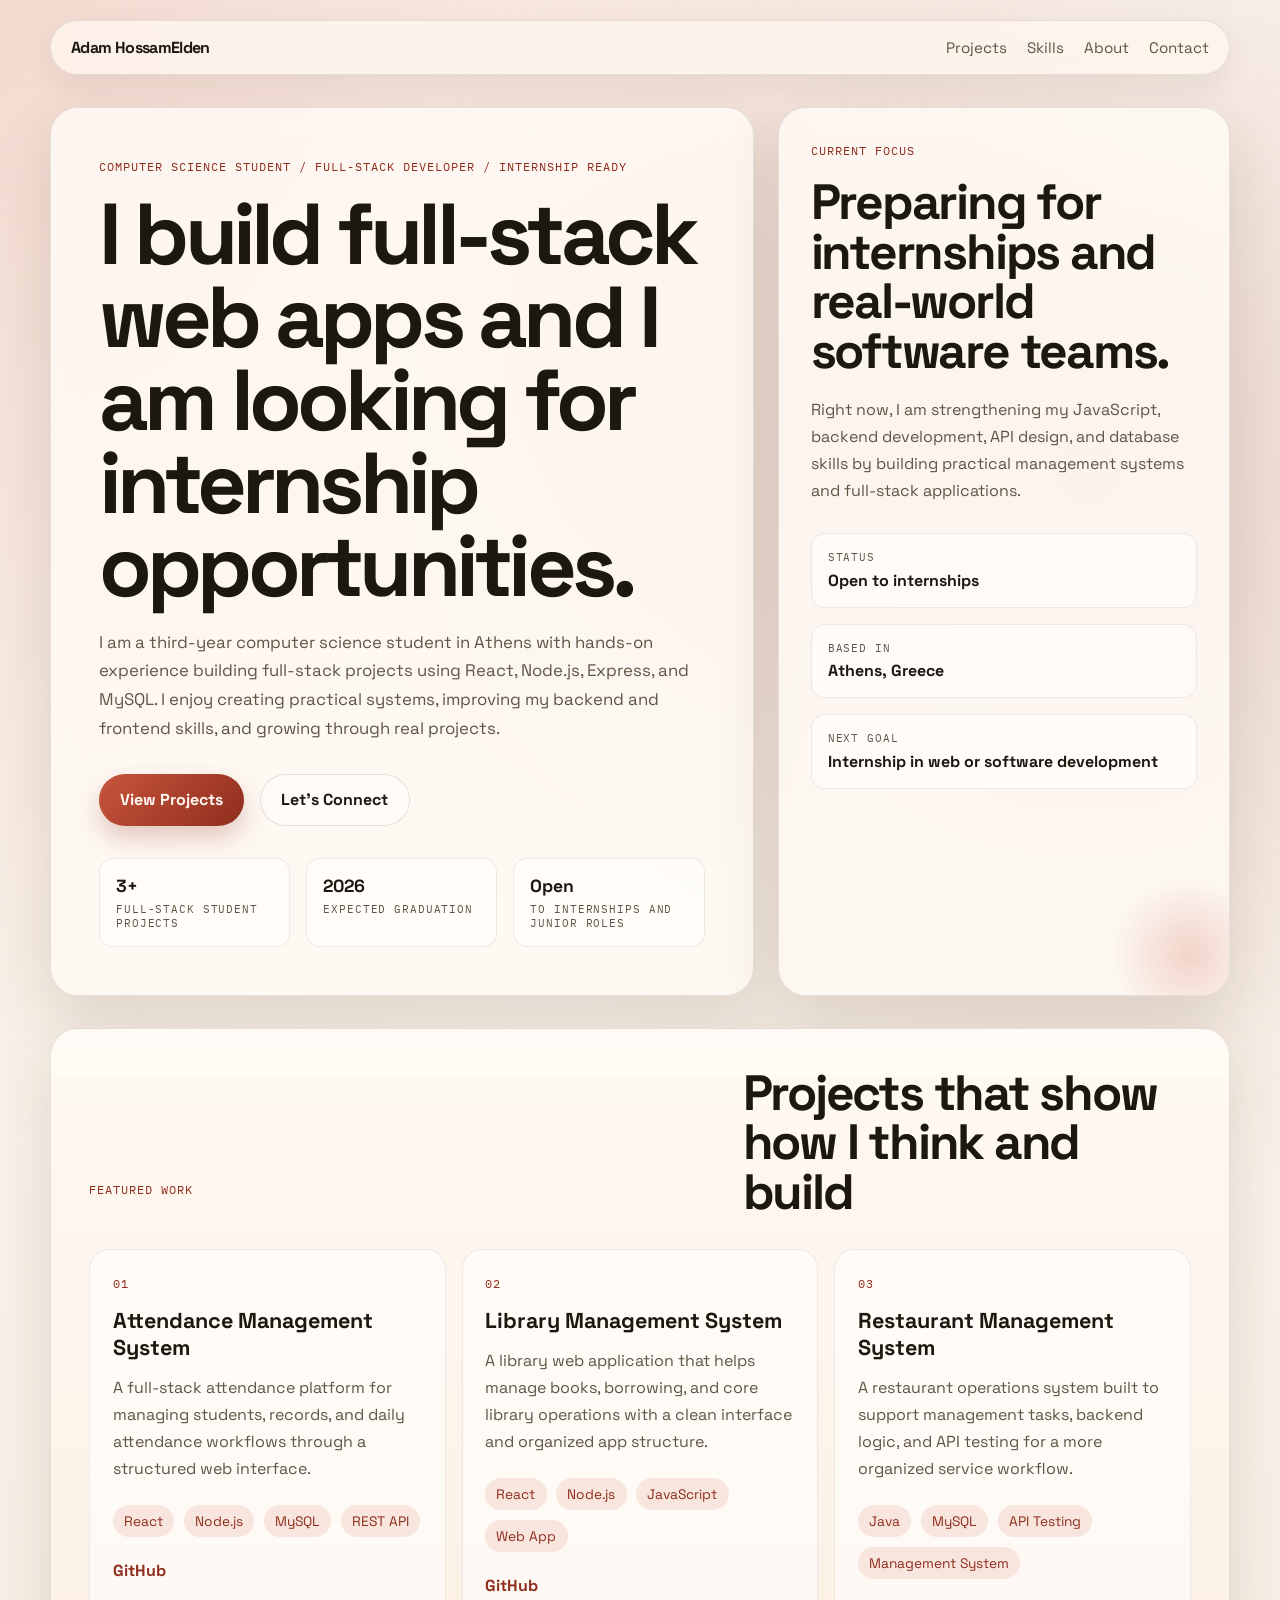
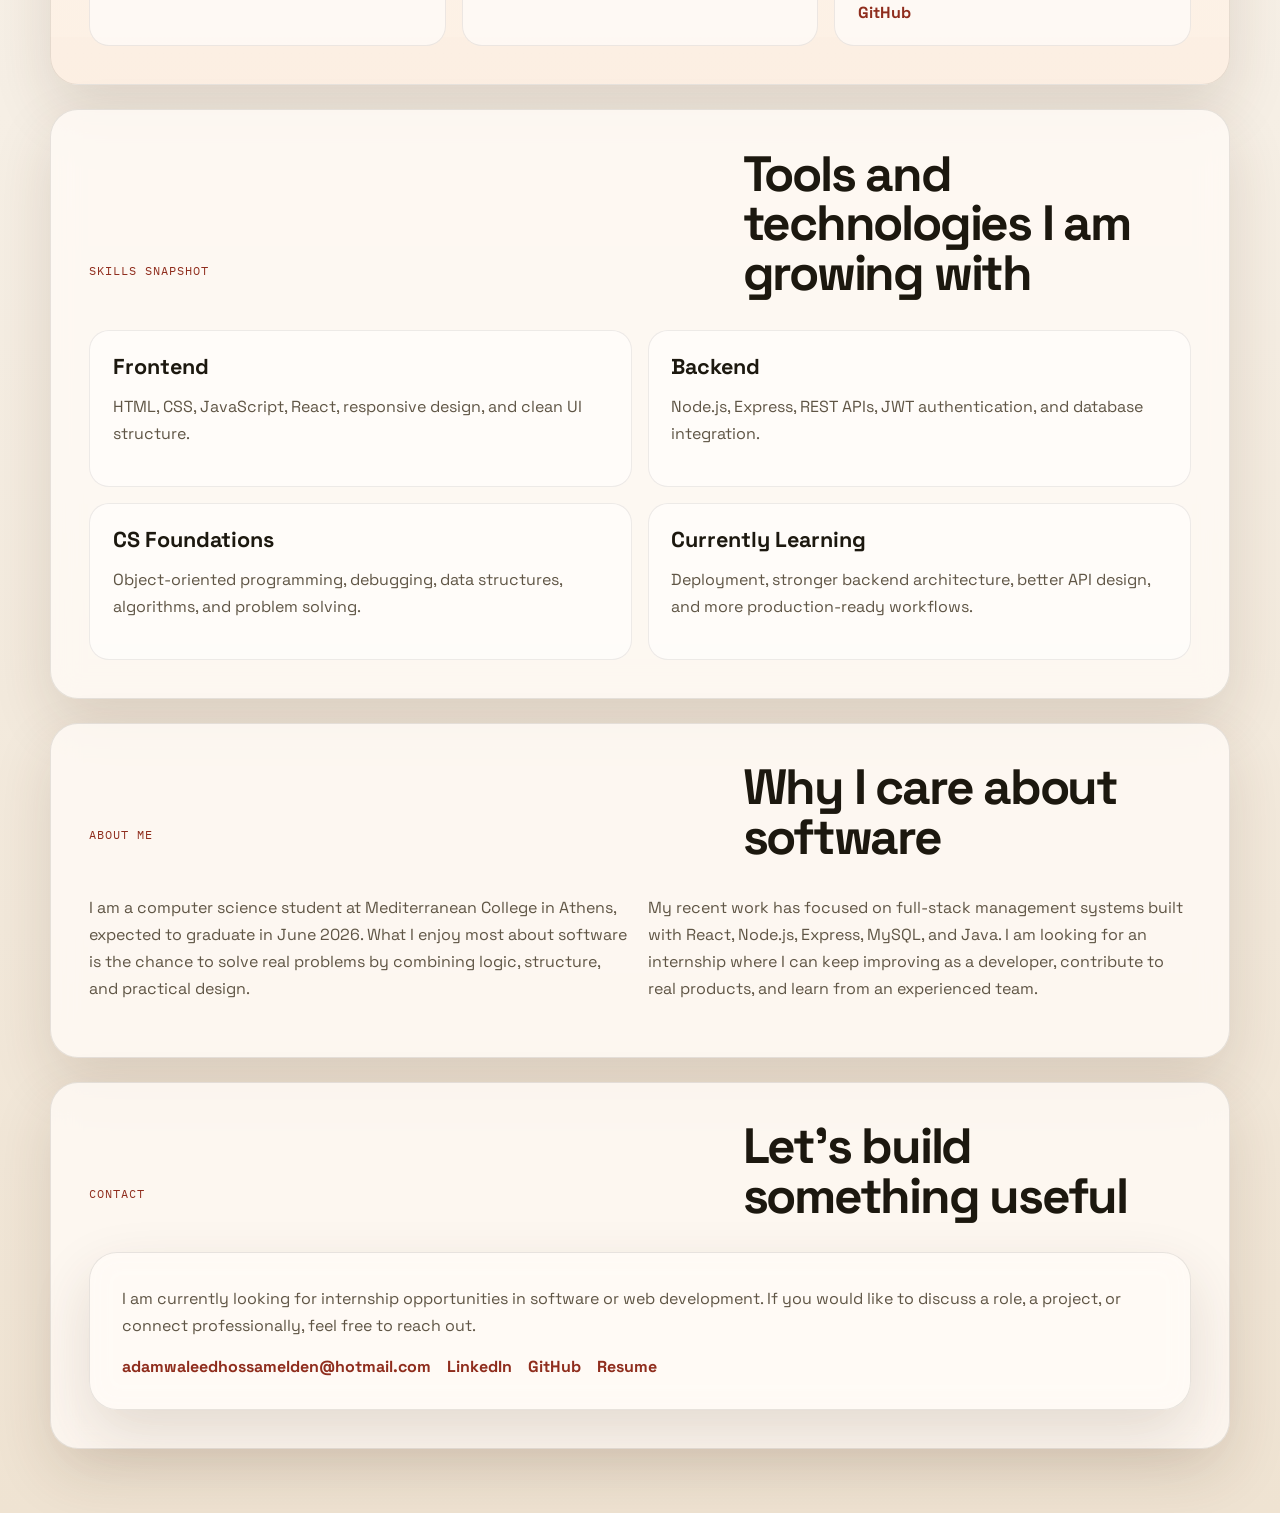
==== index.html @ 444de450 "Add files via upload" ====
<!DOCTYPE html>
<html lang="en">
  <head>
    <meta charset="UTF-8" />
    <meta name="viewport" content="width=device-width, initial-scale=1.0" />
    <title>Adam HossamElden | CS Student Portfolio</title>
    <meta
      name="description"
      content="Portfolio of Adam HossamElden, a computer science student in Athens building full-stack web applications with React, Node.js, and MySQL."
    />
    <link rel="preconnect" href="https://fonts.googleapis.com" />
    <link rel="preconnect" href="https://fonts.gstatic.com" crossorigin />
    <link
      href="https://fonts.googleapis.com/css2?family=Space+Grotesk:wght@400;500;700&family=IBM+Plex+Mono:wght@400;500&display=swap"
      rel="stylesheet"
    />
    <link rel="stylesheet" href="styles.css" />
  </head>
  <body>
    <div class="page-shell">
      <header class="topbar">
        <a class="brand" href="#hero">Adam HossamElden</a>
        <nav class="nav">
          <a href="#projects">Projects</a>
          <a href="#skills">Skills</a>
          <a href="#about">About</a>
          <a href="#contact">Contact</a>
        </nav>
      </header>

      <main>
        <section class="hero" id="hero">
          <div class="hero-copy">
            <p class="eyebrow">Computer Science Student / Full-Stack Developer / Internship Ready</p>
            <h1>I build full-stack web apps and I am looking for internship opportunities.</h1>
            <p class="hero-text">
              I am a third-year computer science student in Athens with hands-on
              experience building full-stack projects using React, Node.js,
              Express, and MySQL. I enjoy creating practical systems, improving
              my backend and frontend skills, and growing through real projects.
            </p>
            <div class="hero-actions">
              <a class="button button-primary" href="#projects">View Projects</a>
              <a class="button button-secondary" href="#contact">Let's Connect</a>
            </div>
            <ul class="hero-metrics">
              <li>
                <span class="metric-value">3+</span>
                <span class="metric-label">Full-stack student projects</span>
              </li>
              <li>
                <span class="metric-value">2026</span>
                <span class="metric-label">Expected graduation</span>
              </li>
              <li>
                <span class="metric-value">Open</span>
                <span class="metric-label">To internships and junior roles</span>
              </li>
            </ul>
          </div>

          <aside class="hero-card">
            <p class="card-label">Current focus</p>
            <h2>Preparing for internships and real-world software teams.</h2>
            <p>
              Right now, I am strengthening my JavaScript, backend development,
              API design, and database skills by building practical management
              systems and full-stack applications.
            </p>
            <div class="status-list">
              <div>
                <span>Status</span>
                <strong>Open to internships</strong>
              </div>
              <div>
                <span>Based in</span>
                <strong>Athens, Greece</strong>
              </div>
              <div>
                <span>Next goal</span>
                <strong>Internship in web or software development</strong>
              </div>
            </div>
          </aside>
        </section>

        <section class="section section-highlight" id="projects">
          <div class="section-heading">
            <p class="eyebrow">Featured Work</p>
            <h2>Projects that show how I think and build</h2>
          </div>

          <div class="project-grid">
            <article class="project-card">
              <div class="project-number">01</div>
              <h3>Attendance Management System</h3>
              <p>
                A full-stack attendance platform for managing students, records,
                and daily attendance workflows through a structured web interface.
              </p>
              <ul class="tag-list">
                <li>React</li>
                <li>Node.js</li>
                <li>MySQL</li>
                <li>REST API</li>
              </ul>
              <div class="project-links">
                <a
                  href="https://github.com/AdamWaleedHatemHossamElden/attendance-system"
                  target="_blank"
                  rel="noreferrer"
                  >GitHub</a
                >
              </div>
            </article>

            <article class="project-card">
              <div class="project-number">02</div>
              <h3>Library Management System</h3>
              <p>
                A library web application that helps manage books, borrowing, and
                core library operations with a clean interface and organized app
                structure.
              </p>
              <ul class="tag-list">
                <li>React</li>
                <li>Node.js</li>
                <li>JavaScript</li>
                <li>Web App</li>
              </ul>
              <div class="project-links">
                <a
                  href="https://github.com/AdamWaleedHatemHossamElden/react-library-app"
                  target="_blank"
                  rel="noreferrer"
                  >GitHub</a
                >
              </div>
            </article>

            <article class="project-card">
              <div class="project-number">03</div>
              <h3>Restaurant Management System</h3>
              <p>
                A restaurant operations system built to support management tasks,
                backend logic, and API testing for a more organized service
                workflow.
              </p>
              <ul class="tag-list">
                <li>Java</li>
                <li>MySQL</li>
                <li>API Testing</li>
                <li>Management System</li>
              </ul>
              <div class="project-links">
                <a
                  href="https://github.com/7alibNibo/Restaurant-Management-System"
                  target="_blank"
                  rel="noreferrer"
                  >GitHub</a
                >
              </div>
            </article>
          </div>
        </section>

        <section class="section" id="skills">
          <div class="section-heading">
            <p class="eyebrow">Skills Snapshot</p>
            <h2>Tools and technologies I am growing with</h2>
          </div>

          <div class="skills-layout">
            <div class="skill-panel">
              <h3>Frontend</h3>
              <p>HTML, CSS, JavaScript, React, responsive design, and clean UI structure.</p>
            </div>
            <div class="skill-panel">
              <h3>Backend</h3>
              <p>Node.js, Express, REST APIs, JWT authentication, and database integration.</p>
            </div>
            <div class="skill-panel">
              <h3>CS Foundations</h3>
              <p>Object-oriented programming, debugging, data structures, algorithms, and problem solving.</p>
            </div>
            <div class="skill-panel">
              <h3>Currently Learning</h3>
              <p>Deployment, stronger backend architecture, better API design, and more production-ready workflows.</p>
            </div>
          </div>
        </section>

        <section class="section about-section" id="about">
          <div class="section-heading">
            <p class="eyebrow">About Me</p>
            <h2>Why I care about software</h2>
          </div>
          <div class="about-layout">
            <p>
              I am a computer science student at Mediterranean College in Athens,
              expected to graduate in June 2026. What I enjoy most about software
              is the chance to solve real problems by combining logic, structure,
              and practical design.
            </p>
            <p>
              My recent work has focused on full-stack management systems built
              with React, Node.js, Express, MySQL, and Java. I am looking for an
              internship where I can keep improving as a developer, contribute to
              real products, and learn from an experienced team.
            </p>
          </div>
        </section>

        <section class="section contact-section" id="contact">
          <div class="section-heading">
            <p class="eyebrow">Contact</p>
            <h2>Let's build something useful</h2>
          </div>
          <div class="contact-card">
            <p>
              I am currently looking for internship opportunities in software or
              web development. If you would like to discuss a role, a project, or
              connect professionally, feel free to reach out.
            </p>
            <div class="contact-links">
              <a href="mailto:adamwaleedhossamelden@hotmail.com">adamwaleedhossamelden@hotmail.com</a>
              <a
                href="https://www.linkedin.com/in/adam-hossamelden-83b242403"
                target="_blank"
                rel="noreferrer"
                >LinkedIn</a
              >
              <a
                href="https://github.com/AdamWaleedHatemHossamElden"
                target="_blank"
                rel="noreferrer"
                >GitHub</a
              >
              <a href="AdamHossamElden-CV.pdf" target="_blank" rel="noreferrer">Resume</a>
            </div>
          </div>
        </section>
      </main>
    </div>

    <script src="script.js"></script>
  </body>
</html>
---- styles.css ----
:root {
  --bg: #f6efe5;
  --surface: rgba(255, 251, 246, 0.82);
  --surface-strong: #fff8ef;
  --text: #1c180f;
  --muted: #5f5545;
  --line: rgba(28, 24, 15, 0.1);
  --accent: #c8553d;
  --accent-strong: #8f2d1d;
  --accent-soft: #f1bba5;
  --shadow: 0 24px 60px rgba(71, 43, 22, 0.14);
  --radius-xl: 28px;
  --radius-lg: 20px;
  --radius-md: 14px;
  --max-width: 1180px;
}

* {
  box-sizing: border-box;
}

html {
  scroll-behavior: smooth;
}

body {
  margin: 0;
  min-height: 100vh;
  font-family: "Space Grotesk", sans-serif;
  background:
    radial-gradient(circle at top left, rgba(200, 85, 61, 0.18), transparent 34%),
    radial-gradient(circle at 85% 15%, rgba(143, 45, 29, 0.16), transparent 26%),
    linear-gradient(180deg, #fdf8f1 0%, var(--bg) 55%, #efe3d2 100%);
  color: var(--text);
}

body::before {
  content: "";
  position: fixed;
  inset: 0;
  pointer-events: none;
  background-image:
    linear-gradient(rgba(28, 24, 15, 0.03) 1px, transparent 1px),
    linear-gradient(90deg, rgba(28, 24, 15, 0.03) 1px, transparent 1px);
  background-size: 42px 42px;
  mask-image: linear-gradient(180deg, rgba(0, 0, 0, 0.35), transparent 80%);
}

.page-shell {
  width: min(calc(100% - 2rem), var(--max-width));
  margin: 0 auto;
  padding: 1.25rem 0 4rem;
}

.topbar {
  position: sticky;
  top: 0.8rem;
  z-index: 10;
  display: flex;
  justify-content: space-between;
  align-items: center;
  padding: 1rem 1.25rem;
  margin-bottom: 2rem;
  border: 1px solid var(--line);
  border-radius: 999px;
  background: rgba(255, 248, 239, 0.76);
  backdrop-filter: blur(18px);
  box-shadow: 0 10px 30px rgba(54, 31, 14, 0.08);
}

.brand,
.nav a,
.project-links a,
.contact-links a {
  color: inherit;
  text-decoration: none;
}

.brand {
  font-weight: 700;
  letter-spacing: -0.04em;
}

.nav {
  display: flex;
  gap: 1.25rem;
  font-size: 0.95rem;
}

.nav a {
  color: var(--muted);
}

.hero,
.section,
.contact-card {
  opacity: 0;
  transform: translateY(24px);
  transition:
    opacity 700ms ease,
    transform 700ms ease;
}

.hero.is-visible,
.section.is-visible,
.contact-card.is-visible {
  opacity: 1;
  transform: translateY(0);
}

.hero {
  display: grid;
  grid-template-columns: 1.4fr 0.9fr;
  gap: 1.5rem;
  align-items: stretch;
  margin-bottom: 2rem;
}

.hero-copy,
.hero-card,
.section,
.contact-card {
  border: 1px solid var(--line);
  border-radius: var(--radius-xl);
  background: var(--surface);
  backdrop-filter: blur(14px);
  box-shadow: var(--shadow);
}

.hero-copy {
  padding: 3rem;
}

.eyebrow,
.card-label,
.project-number,
.metric-label,
.status-list span {
  font-family: "IBM Plex Mono", monospace;
  text-transform: uppercase;
  letter-spacing: 0.08em;
}

.eyebrow,
.card-label {
  margin: 0 0 1rem;
  color: var(--accent-strong);
  font-size: 0.78rem;
}

h1,
h2,
h3,
p {
  margin-top: 0;
}

h1 {
  font-size: clamp(2.9rem, 8vw, 5.4rem);
  line-height: 0.96;
  letter-spacing: -0.055em;
  margin-bottom: 1.25rem;
  max-width: 12ch;
}

h2 {
  font-size: clamp(1.8rem, 4vw, 3.1rem);
  line-height: 1;
  letter-spacing: -0.045em;
  margin-bottom: 1.25rem;
}

h3 {
  font-size: 1.35rem;
  margin-bottom: 0.8rem;
}

p {
  color: var(--muted);
  line-height: 1.7;
}

.hero-text {
  max-width: 58ch;
  font-size: 1.05rem;
}

.hero-actions {
  display: flex;
  gap: 1rem;
  margin: 2rem 0;
  flex-wrap: wrap;
}

.button {
  display: inline-flex;
  align-items: center;
  justify-content: center;
  padding: 0.9rem 1.3rem;
  border-radius: 999px;
  font-weight: 700;
  text-decoration: none;
  transition:
    transform 180ms ease,
    box-shadow 180ms ease,
    background 180ms ease;
}

.button:hover {
  transform: translateY(-2px);
}

.button-primary {
  color: #fff8f2;
  background: linear-gradient(135deg, var(--accent), var(--accent-strong));
  box-shadow: 0 12px 24px rgba(143, 45, 29, 0.24);
}

.button-secondary {
  border: 1px solid rgba(28, 24, 15, 0.12);
  color: var(--text);
  background: rgba(255, 255, 255, 0.45);
}

.hero-metrics {
  display: grid;
  grid-template-columns: repeat(3, 1fr);
  gap: 1rem;
  padding: 0;
  margin: 2rem 0 0;
  list-style: none;
}

.hero-metrics li {
  padding: 1rem;
  border-radius: var(--radius-md);
  background: rgba(255, 255, 255, 0.48);
  border: 1px solid rgba(28, 24, 15, 0.08);
}

.metric-value {
  display: block;
  margin-bottom: 0.35rem;
  font-size: 1.1rem;
  font-weight: 700;
}

.metric-label {
  display: block;
  color: var(--muted);
  font-size: 0.69rem;
}

.hero-card {
  position: relative;
  overflow: hidden;
  padding: 2rem;
}

.hero-card::after {
  content: "";
  position: absolute;
  inset: auto -40px -40px auto;
  width: 160px;
  height: 160px;
  background: radial-gradient(circle, rgba(200, 85, 61, 0.22), transparent 68%);
}

.status-list {
  display: grid;
  gap: 1rem;
  margin-top: 1.8rem;
}

.status-list div {
  padding: 1rem;
  border: 1px solid rgba(28, 24, 15, 0.08);
  border-radius: var(--radius-md);
  background: rgba(255, 255, 255, 0.5);
}

.status-list span {
  display: block;
  margin-bottom: 0.35rem;
  font-size: 0.68rem;
  color: var(--muted);
}

.section {
  margin-top: 1.5rem;
  padding: 2.4rem;
}

.section-highlight {
  background:
    linear-gradient(180deg, rgba(255, 250, 244, 0.92), rgba(252, 239, 226, 0.95)),
    var(--surface);
}

.section-heading {
  display: flex;
  justify-content: space-between;
  align-items: end;
  gap: 1.5rem;
  margin-bottom: 2rem;
}

.section-heading h2 {
  margin-bottom: 0;
  max-width: 14ch;
}

.project-grid {
  display: grid;
  grid-template-columns: repeat(3, 1fr);
  gap: 1rem;
}

.project-card,
.skill-panel {
  padding: 1.4rem;
  border-radius: var(--radius-lg);
  border: 1px solid rgba(28, 24, 15, 0.08);
  background: rgba(255, 255, 255, 0.58);
}

.project-number {
  display: inline-block;
  margin-bottom: 1rem;
  color: var(--accent-strong);
  font-size: 0.76rem;
}

.tag-list {
  display: flex;
  flex-wrap: wrap;
  gap: 0.6rem;
  padding: 0;
  margin: 1.4rem 0;
  list-style: none;
}

.tag-list li {
  padding: 0.45rem 0.7rem;
  border-radius: 999px;
  background: rgba(200, 85, 61, 0.12);
  color: var(--accent-strong);
  font-size: 0.86rem;
}

.project-links,
.contact-links {
  display: flex;
  gap: 1rem;
  flex-wrap: wrap;
}

.project-links a,
.contact-links a {
  font-weight: 700;
  color: var(--accent-strong);
}

.skills-layout,
.about-layout {
  display: grid;
  grid-template-columns: repeat(2, 1fr);
  gap: 1rem;
}

.contact-card {
  padding: 2rem;
  margin-top: 1.5rem;
}

@media (max-width: 960px) {
  .hero,
  .project-grid,
  .skills-layout,
  .about-layout {
    grid-template-columns: 1fr;
  }

  .hero-copy {
    padding: 2.2rem;
  }

  .hero-metrics {
    grid-template-columns: 1fr;
  }

  .section-heading {
    flex-direction: column;
    align-items: start;
  }
}

@media (max-width: 720px) {
  .page-shell {
    width: min(calc(100% - 1rem), var(--max-width));
    padding-top: 0.75rem;
  }

  .topbar {
    position: static;
    flex-direction: column;
    gap: 0.9rem;
    border-radius: 24px;
  }

  .nav {
    flex-wrap: wrap;
    justify-content: center;
  }

  .hero-copy,
  .hero-card,
  .section,
  .contact-card {
    border-radius: 24px;
  }

  .hero-copy,
  .section,
  .contact-card {
    padding: 1.4rem;
  }

  h1 {
    max-width: none;
    font-size: clamp(2.4rem, 16vw, 4rem);
  }
}
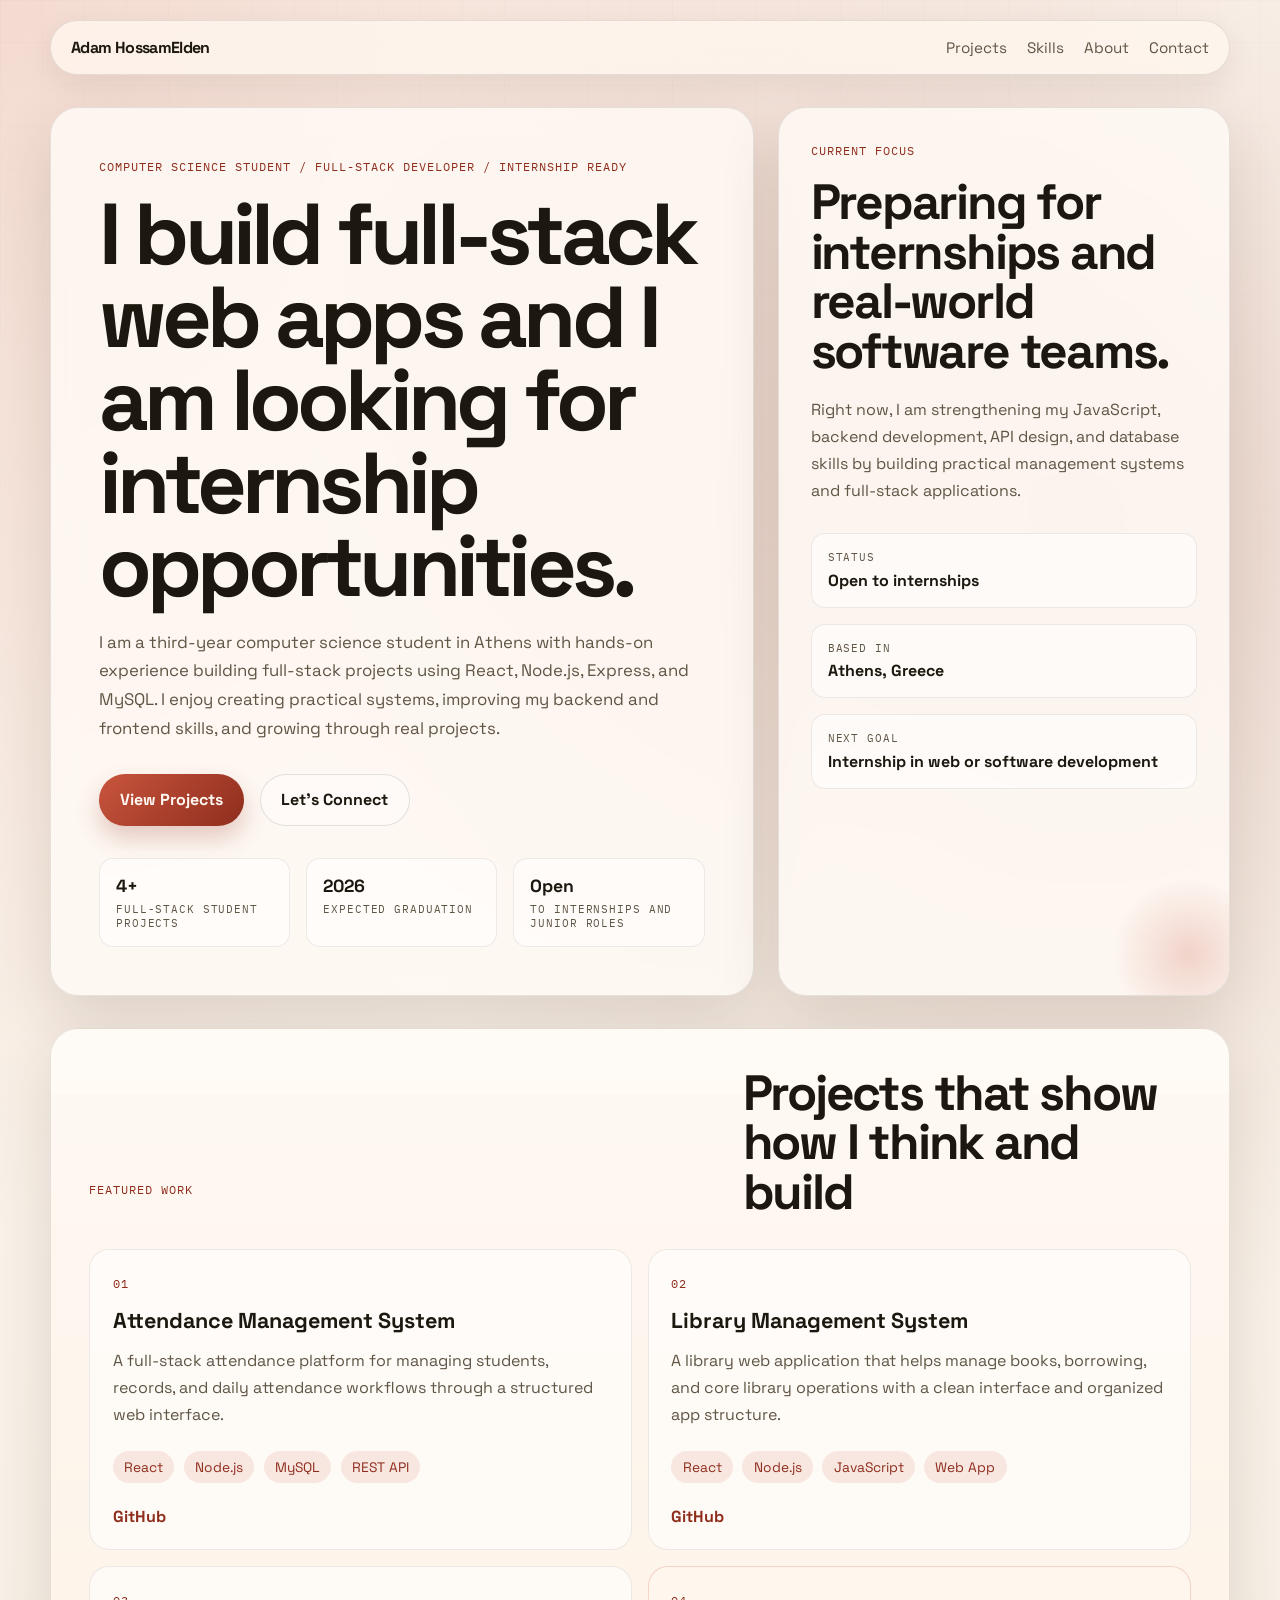
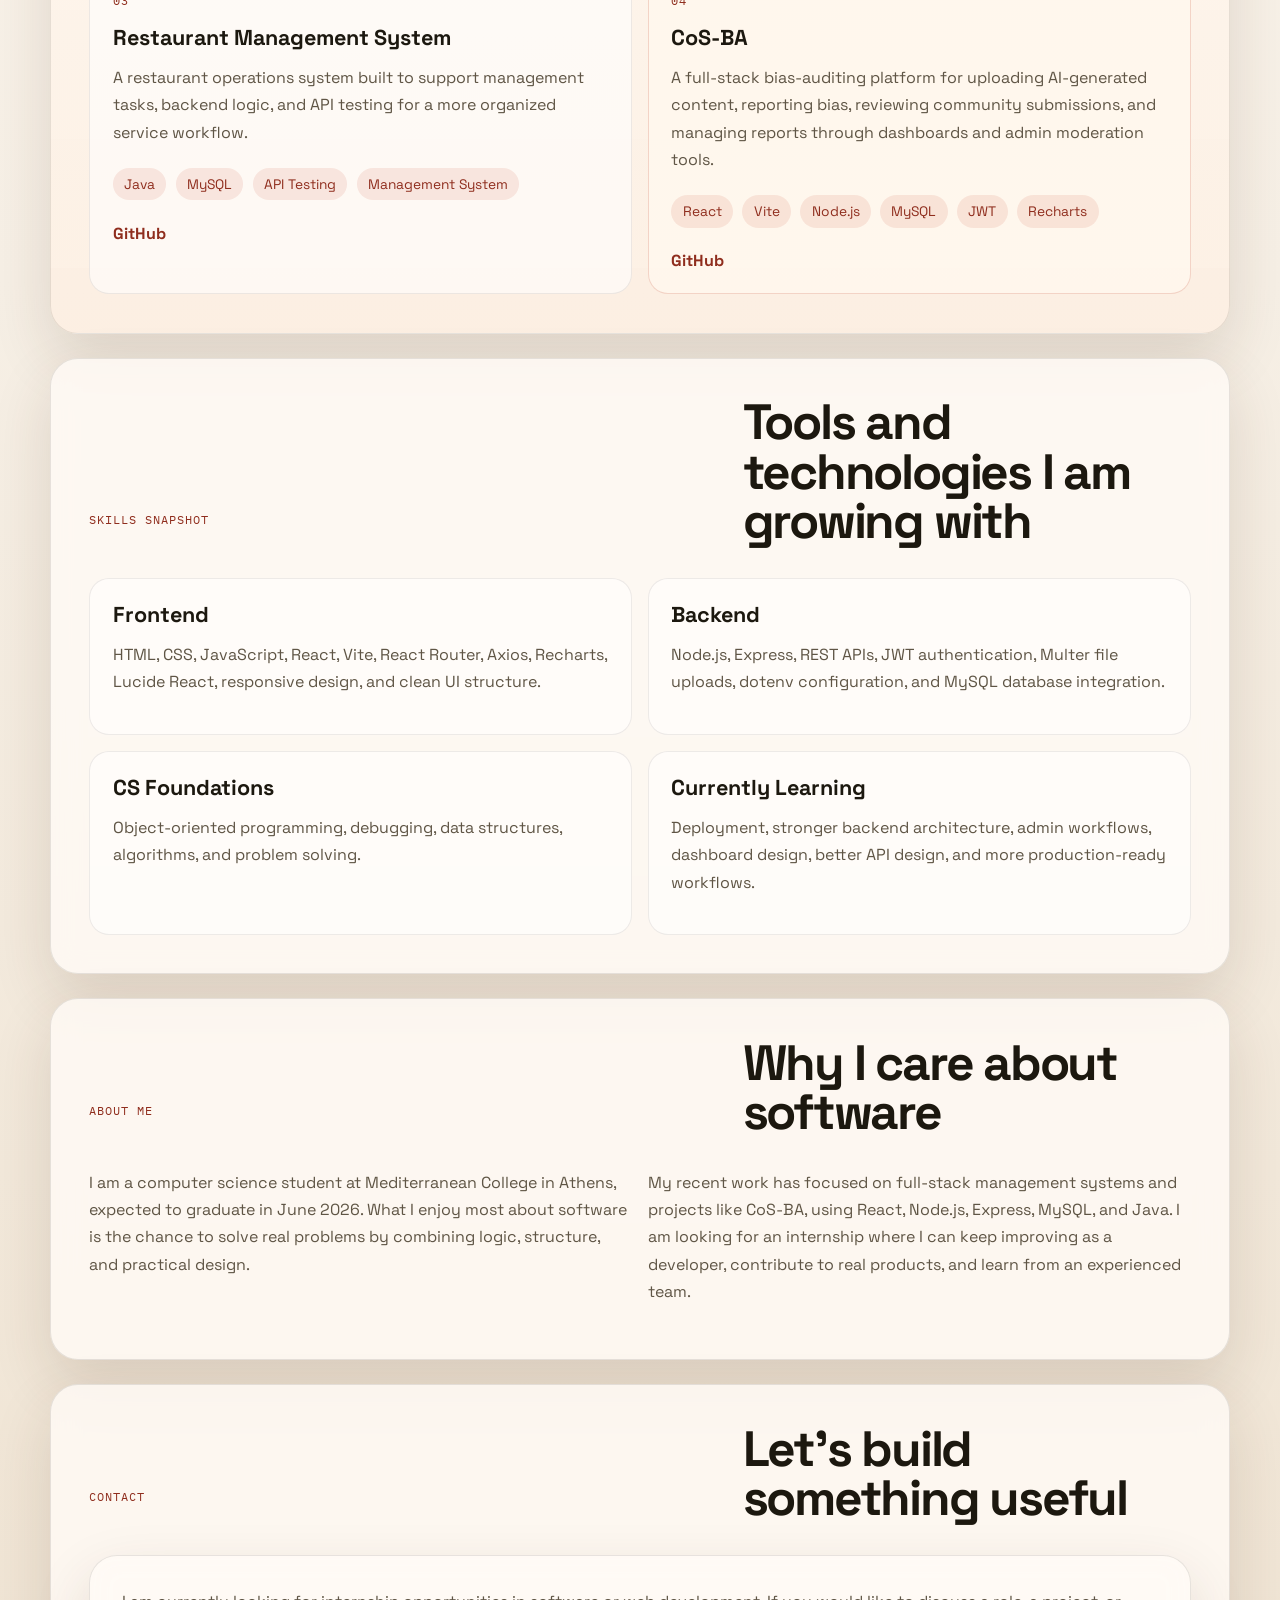
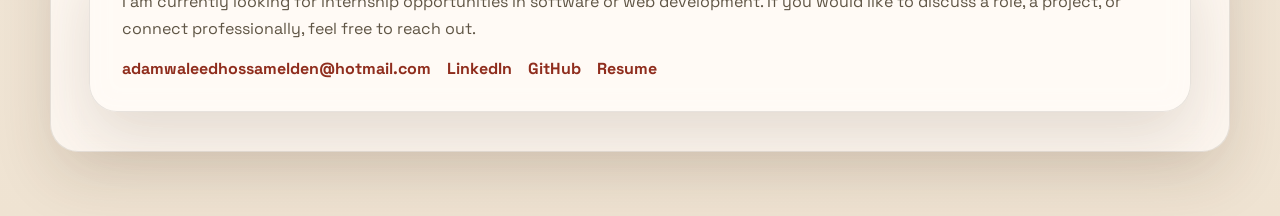
==== commit 5fb5eade: "Add files via upload Update portfolio with CoS-BA project" ====
--- a/index.html
+++ b/index.html
@@ -45,7 +45,7 @@
             </div>
             <ul class="hero-metrics">
               <li>
-                <span class="metric-value">3+</span>
+                <span class="metric-value">4+</span>
                 <span class="metric-label">Full-stack student projects</span>
               </li>
               <li>
@@ -161,6 +161,32 @@
                 >
               </div>
             </article>
+
+            <article class="project-card project-card-featured">
+              <div class="project-number">04</div>
+              <h3>CoS-BA</h3>
+              <p>
+                A full-stack bias-auditing platform for uploading AI-generated
+                content, reporting bias, reviewing community submissions, and
+                managing reports through dashboards and admin moderation tools.
+              </p>
+              <ul class="tag-list">
+                <li>React</li>
+                <li>Vite</li>
+                <li>Node.js</li>
+                <li>MySQL</li>
+                <li>JWT</li>
+                <li>Recharts</li>
+              </ul>
+              <div class="project-links">
+                <a
+                  href="https://github.com/AdamWaleedHatemHossamElden/cosba-bias-auditor"
+                  target="_blank"
+                  rel="noreferrer"
+                  >GitHub</a
+                >
+              </div>
+            </article>
           </div>
         </section>
 
@@ -173,11 +199,11 @@
           <div class="skills-layout">
             <div class="skill-panel">
               <h3>Frontend</h3>
-              <p>HTML, CSS, JavaScript, React, responsive design, and clean UI structure.</p>
+              <p>HTML, CSS, JavaScript, React, Vite, React Router, Axios, Recharts, Lucide React, responsive design, and clean UI structure.</p>
             </div>
             <div class="skill-panel">
               <h3>Backend</h3>
-              <p>Node.js, Express, REST APIs, JWT authentication, and database integration.</p>
+              <p>Node.js, Express, REST APIs, JWT authentication, Multer file uploads, dotenv configuration, and MySQL database integration.</p>
             </div>
             <div class="skill-panel">
               <h3>CS Foundations</h3>
@@ -185,7 +211,7 @@
             </div>
             <div class="skill-panel">
               <h3>Currently Learning</h3>
-              <p>Deployment, stronger backend architecture, better API design, and more production-ready workflows.</p>
+              <p>Deployment, stronger backend architecture, admin workflows, dashboard design, better API design, and more production-ready workflows.</p>
             </div>
           </div>
         </section>
@@ -203,10 +229,11 @@
               and practical design.
             </p>
             <p>
-              My recent work has focused on full-stack management systems built
-              with React, Node.js, Express, MySQL, and Java. I am looking for an
-              internship where I can keep improving as a developer, contribute to
-              real products, and learn from an experienced team.
+              My recent work has focused on full-stack management systems and
+              projects like CoS-BA, using React, Node.js, Express, MySQL, and
+              Java. I am looking for an internship where I can keep improving as
+              a developer, contribute to real products, and learn from an
+              experienced team.
             </p>
           </div>
         </section>
--- a/styles.css
+++ b/styles.css
@@ -312,7 +312,7 @@
 
 .project-grid {
   display: grid;
-  grid-template-columns: repeat(3, 1fr);
+  grid-template-columns: repeat(2, 1fr);
   gap: 1rem;
 }
 
@@ -324,6 +324,11 @@
   background: rgba(255, 255, 255, 0.58);
 }
 
+.project-card-featured {
+  background: rgba(255, 248, 239, 0.84);
+  border-color: rgba(200, 85, 61, 0.22);
+}
+
 .project-number {
   display: inline-block;
   margin-bottom: 1rem;
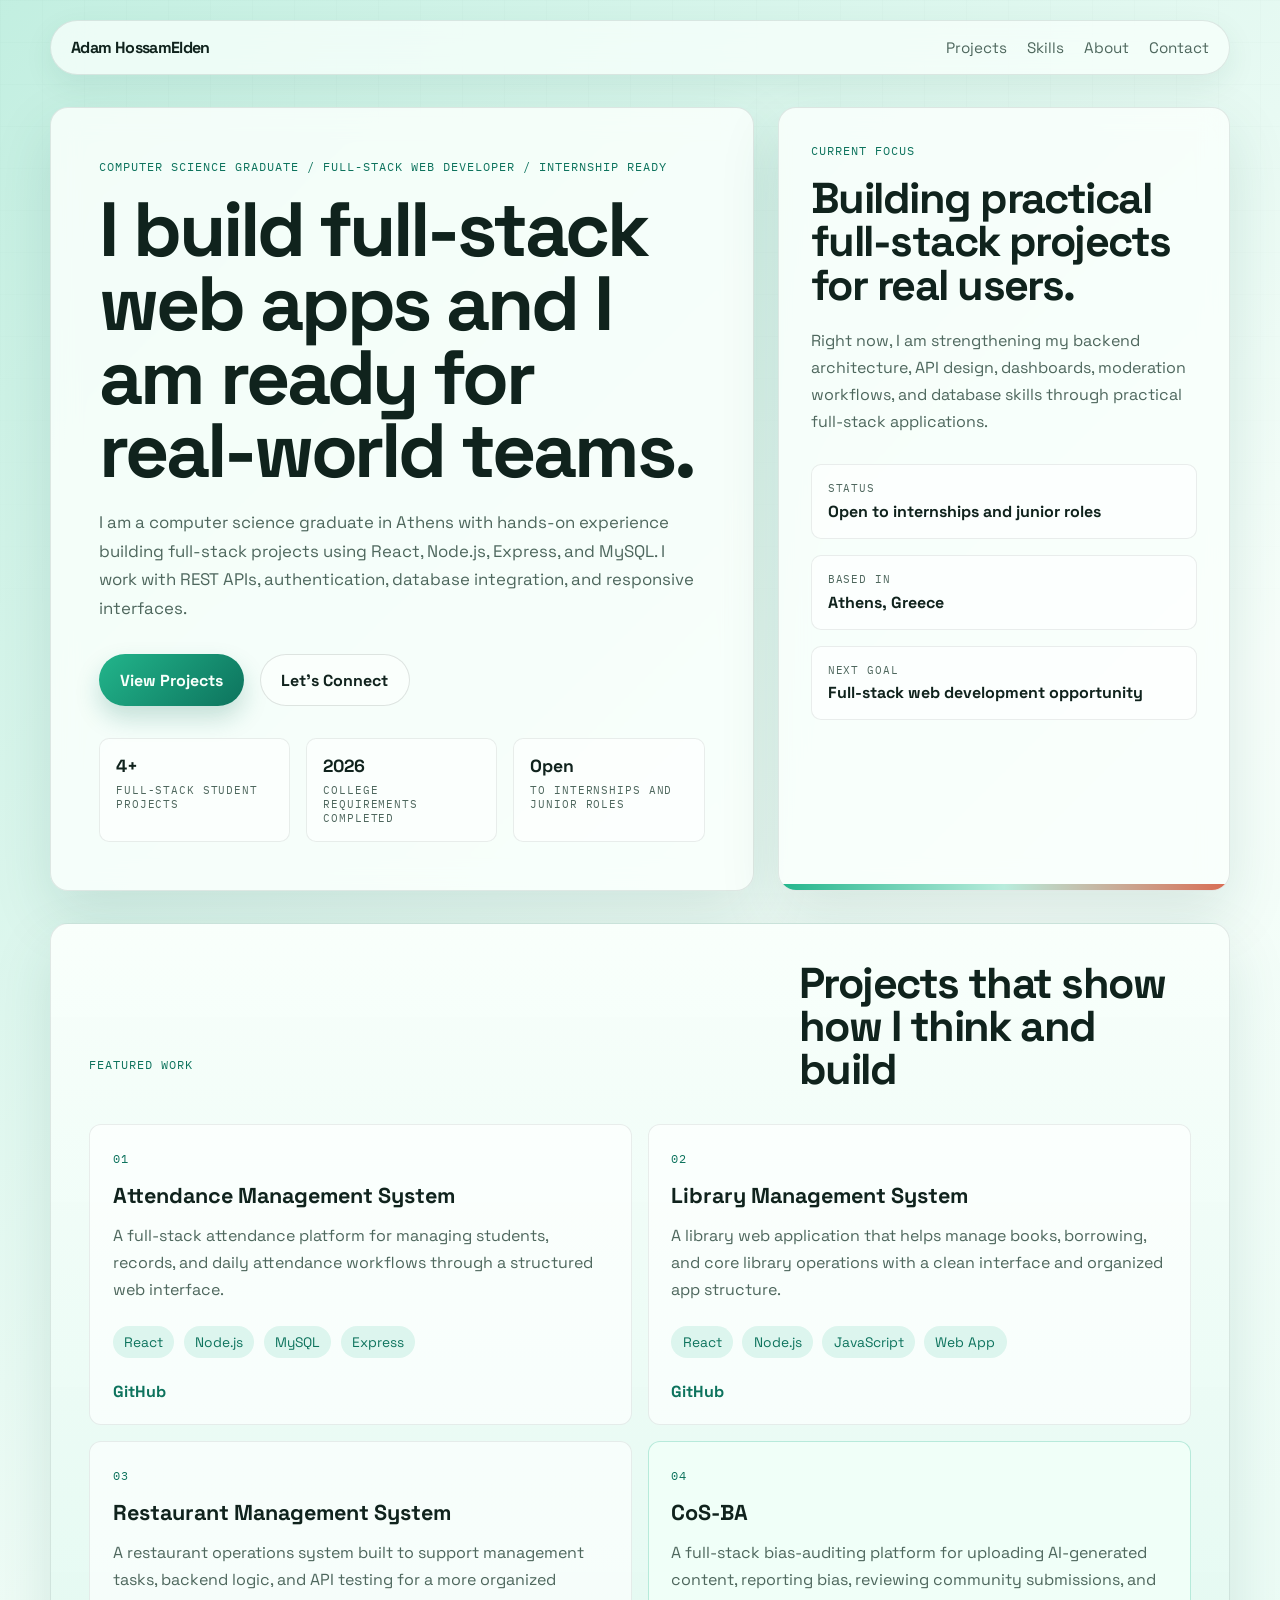
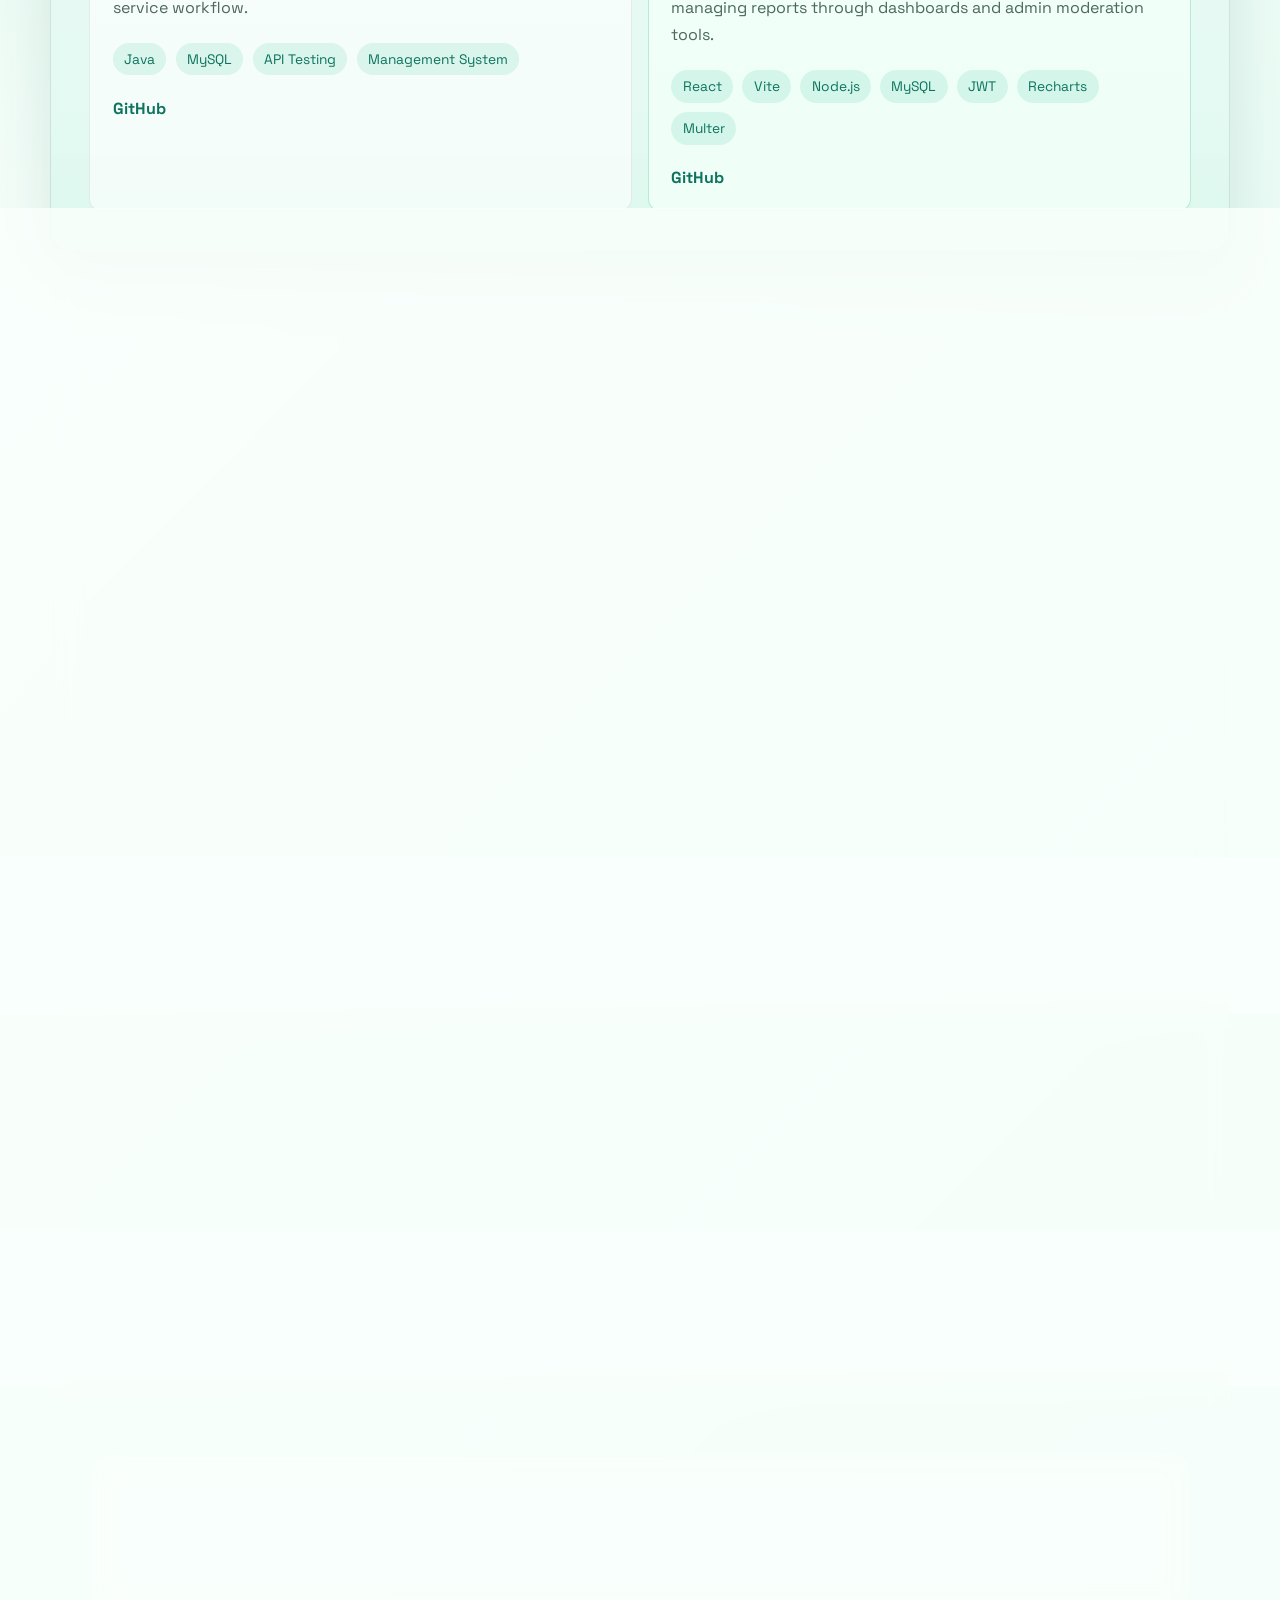
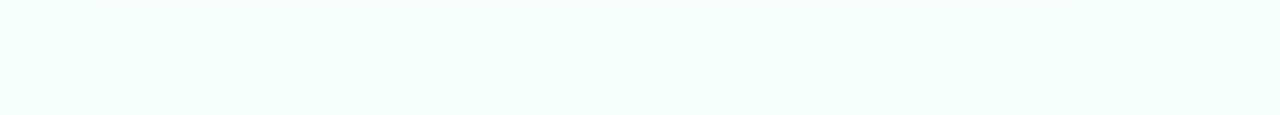
==== commit f40c9f13: "Update portfolio with new CV and mint design" ====
--- a/index.html
+++ b/index.html
@@ -3,10 +3,10 @@
   <head>
     <meta charset="UTF-8" />
     <meta name="viewport" content="width=device-width, initial-scale=1.0" />
-    <title>Adam HossamElden | CS Student Portfolio</title>
+    <title>Adam HossamElden | Full-Stack Developer Portfolio</title>
     <meta
       name="description"
-      content="Portfolio of Adam HossamElden, a computer science student in Athens building full-stack web applications with React, Node.js, and MySQL."
+      content="Portfolio of Adam HossamElden, a computer science graduate in Athens building full-stack web applications with React, Node.js, Express, and MySQL."
     />
     <link rel="preconnect" href="https://fonts.googleapis.com" />
     <link rel="preconnect" href="https://fonts.gstatic.com" crossorigin />
@@ -31,13 +31,13 @@
       <main>
         <section class="hero" id="hero">
           <div class="hero-copy">
-            <p class="eyebrow">Computer Science Student / Full-Stack Developer / Internship Ready</p>
-            <h1>I build full-stack web apps and I am looking for internship opportunities.</h1>
+            <p class="eyebrow">Computer Science Graduate / Full-Stack Web Developer / Internship Ready</p>
+            <h1>I build full-stack web apps and I am ready for real-world teams.</h1>
             <p class="hero-text">
-              I am a third-year computer science student in Athens with hands-on
+              I am a computer science graduate in Athens with hands-on
               experience building full-stack projects using React, Node.js,
-              Express, and MySQL. I enjoy creating practical systems, improving
-              my backend and frontend skills, and growing through real projects.
+              Express, and MySQL. I work with REST APIs, authentication,
+              database integration, and responsive interfaces.
             </p>
             <div class="hero-actions">
               <a class="button button-primary" href="#projects">View Projects</a>
@@ -50,7 +50,7 @@
               </li>
               <li>
                 <span class="metric-value">2026</span>
-                <span class="metric-label">Expected graduation</span>
+                <span class="metric-label">College requirements completed</span>
               </li>
               <li>
                 <span class="metric-value">Open</span>
@@ -61,16 +61,16 @@
 
           <aside class="hero-card">
             <p class="card-label">Current focus</p>
-            <h2>Preparing for internships and real-world software teams.</h2>
-            <p>
-              Right now, I am strengthening my JavaScript, backend development,
-              API design, and database skills by building practical management
-              systems and full-stack applications.
+            <h2>Building practical full-stack projects for real users.</h2>
+            <p>
+              Right now, I am strengthening my backend architecture, API design,
+              dashboards, moderation workflows, and database skills through
+              practical full-stack applications.
             </p>
             <div class="status-list">
               <div>
                 <span>Status</span>
-                <strong>Open to internships</strong>
+                <strong>Open to internships and junior roles</strong>
               </div>
               <div>
                 <span>Based in</span>
@@ -78,7 +78,7 @@
               </div>
               <div>
                 <span>Next goal</span>
-                <strong>Internship in web or software development</strong>
+                <strong>Full-stack web development opportunity</strong>
               </div>
             </div>
           </aside>
@@ -102,7 +102,7 @@
                 <li>React</li>
                 <li>Node.js</li>
                 <li>MySQL</li>
-                <li>REST API</li>
+                <li>Express</li>
               </ul>
               <div class="project-links">
                 <a
@@ -177,6 +177,7 @@
                 <li>MySQL</li>
                 <li>JWT</li>
                 <li>Recharts</li>
+                <li>Multer</li>
               </ul>
               <div class="project-links">
                 <a
@@ -203,15 +204,15 @@
             </div>
             <div class="skill-panel">
               <h3>Backend</h3>
-              <p>Node.js, Express, REST APIs, JWT authentication, Multer file uploads, dotenv configuration, and MySQL database integration.</p>
+              <p>Node.js, Express, REST APIs, JWT authentication, Multer file uploads, dotenv configuration, PHP, and MySQL database integration.</p>
             </div>
             <div class="skill-panel">
               <h3>CS Foundations</h3>
-              <p>Object-oriented programming, debugging, data structures, algorithms, and problem solving.</p>
-            </div>
-            <div class="skill-panel">
-              <h3>Currently Learning</h3>
-              <p>Deployment, stronger backend architecture, admin workflows, dashboard design, better API design, and more production-ready workflows.</p>
+              <p>Java, Python, C/C++, object-oriented programming, debugging, data structures, algorithms, and problem solving.</p>
+            </div>
+            <div class="skill-panel">
+              <h3>Tools & Workflow</h3>
+              <p>Git, GitHub, Postman, Linux, API testing, authentication, admin workflows, dashboard design, and production-ready development habits.</p>
             </div>
           </div>
         </section>
@@ -223,17 +224,18 @@
           </div>
           <div class="about-layout">
             <p>
-              I am a computer science student at Mediterranean College in Athens,
-              expected to graduate in June 2026. What I enjoy most about software
-              is the chance to solve real problems by combining logic, structure,
-              and practical design.
+              I completed my BSc (Hons) Computer Science college requirements at
+              Mediterranean College in Athens in 2026, with the official digital
+              degree expected in July 2026. What I enjoy most about software is
+              solving real problems by combining logic, structure, and practical
+              design.
             </p>
             <p>
               My recent work has focused on full-stack management systems and
-              projects like CoS-BA, using React, Node.js, Express, MySQL, and
-              Java. I am looking for an internship where I can keep improving as
-              a developer, contribute to real products, and learn from an
-              experienced team.
+              projects like CoS-BA, using React, Vite, Node.js, Express, MySQL,
+              JWT authentication, charts, and file uploads. I am looking for an
+              internship or junior opportunity where I can contribute to real
+              products and learn from an experienced team.
             </p>
           </div>
         </section>
@@ -251,6 +253,7 @@
             </p>
             <div class="contact-links">
               <a href="mailto:adamwaleedhossamelden@hotmail.com">adamwaleedhossamelden@hotmail.com</a>
+              <a href="tel:+306943989888">+30 694 398 9888</a>
               <a
                 href="https://www.linkedin.com/in/adam-hossamelden-83b242403"
                 target="_blank"
--- a/styles.css
+++ b/styles.css
@@ -1,17 +1,18 @@
 :root {
-  --bg: #f6efe5;
-  --surface: rgba(255, 251, 246, 0.82);
-  --surface-strong: #fff8ef;
-  --text: #1c180f;
-  --muted: #5f5545;
-  --line: rgba(28, 24, 15, 0.1);
-  --accent: #c8553d;
-  --accent-strong: #8f2d1d;
-  --accent-soft: #f1bba5;
-  --shadow: 0 24px 60px rgba(71, 43, 22, 0.14);
-  --radius-xl: 28px;
-  --radius-lg: 20px;
-  --radius-md: 14px;
+  --bg: #e7f8f1;
+  --surface: rgba(250, 255, 252, 0.86);
+  --surface-strong: #f8fffb;
+  --text: #10231d;
+  --muted: #4e675d;
+  --line: rgba(16, 35, 29, 0.1);
+  --accent: #22b58b;
+  --accent-strong: #0d735d;
+  --accent-soft: #b8ecdc;
+  --accent-warm: #d96c52;
+  --shadow: 0 24px 60px rgba(19, 86, 67, 0.13);
+  --radius-xl: 18px;
+  --radius-lg: 12px;
+  --radius-md: 10px;
   --max-width: 1180px;
 }
 
@@ -28,9 +29,8 @@
   min-height: 100vh;
   font-family: "Space Grotesk", sans-serif;
   background:
-    radial-gradient(circle at top left, rgba(200, 85, 61, 0.18), transparent 34%),
-    radial-gradient(circle at 85% 15%, rgba(143, 45, 29, 0.16), transparent 26%),
-    linear-gradient(180deg, #fdf8f1 0%, var(--bg) 55%, #efe3d2 100%);
+    linear-gradient(135deg, rgba(184, 236, 220, 0.78) 0%, rgba(248, 255, 251, 0.92) 42%, rgba(215, 247, 237, 0.95) 100%),
+    var(--bg);
   color: var(--text);
 }
 
@@ -40,8 +40,8 @@
   inset: 0;
   pointer-events: none;
   background-image:
-    linear-gradient(rgba(28, 24, 15, 0.03) 1px, transparent 1px),
-    linear-gradient(90deg, rgba(28, 24, 15, 0.03) 1px, transparent 1px);
+    linear-gradient(rgba(16, 35, 29, 0.035) 1px, transparent 1px),
+    linear-gradient(90deg, rgba(16, 35, 29, 0.035) 1px, transparent 1px);
   background-size: 42px 42px;
   mask-image: linear-gradient(180deg, rgba(0, 0, 0, 0.35), transparent 80%);
 }
@@ -63,9 +63,9 @@
   margin-bottom: 2rem;
   border: 1px solid var(--line);
   border-radius: 999px;
-  background: rgba(255, 248, 239, 0.76);
+  background: rgba(248, 255, 251, 0.78);
   backdrop-filter: blur(18px);
-  box-shadow: 0 10px 30px rgba(54, 31, 14, 0.08);
+  box-shadow: 0 10px 30px rgba(19, 86, 67, 0.08);
 }
 
 .brand,
@@ -156,17 +156,17 @@
 }
 
 h1 {
-  font-size: clamp(2.9rem, 8vw, 5.4rem);
+  font-size: 4.8rem;
   line-height: 0.96;
-  letter-spacing: -0.055em;
+  letter-spacing: -0.04em;
   margin-bottom: 1.25rem;
-  max-width: 12ch;
+  max-width: 13ch;
 }
 
 h2 {
-  font-size: clamp(1.8rem, 4vw, 3.1rem);
+  font-size: 2.7rem;
   line-height: 1;
-  letter-spacing: -0.045em;
+  letter-spacing: -0.035em;
   margin-bottom: 1.25rem;
 }
 
@@ -211,13 +211,13 @@
 }
 
 .button-primary {
-  color: #fff8f2;
+  color: #f8fffb;
   background: linear-gradient(135deg, var(--accent), var(--accent-strong));
-  box-shadow: 0 12px 24px rgba(143, 45, 29, 0.24);
+  box-shadow: 0 12px 24px rgba(13, 115, 93, 0.22);
 }
 
 .button-secondary {
-  border: 1px solid rgba(28, 24, 15, 0.12);
+  border: 1px solid rgba(16, 35, 29, 0.12);
   color: var(--text);
   background: rgba(255, 255, 255, 0.45);
 }
@@ -235,7 +235,7 @@
   padding: 1rem;
   border-radius: var(--radius-md);
   background: rgba(255, 255, 255, 0.48);
-  border: 1px solid rgba(28, 24, 15, 0.08);
+  border: 1px solid rgba(16, 35, 29, 0.08);
 }
 
 .metric-value {
@@ -260,10 +260,9 @@
 .hero-card::after {
   content: "";
   position: absolute;
-  inset: auto -40px -40px auto;
-  width: 160px;
-  height: 160px;
-  background: radial-gradient(circle, rgba(200, 85, 61, 0.22), transparent 68%);
+  inset: auto 0 0 0;
+  height: 6px;
+  background: linear-gradient(90deg, var(--accent), var(--accent-soft), var(--accent-warm));
 }
 
 .status-list {
@@ -274,7 +273,7 @@
 
 .status-list div {
   padding: 1rem;
-  border: 1px solid rgba(28, 24, 15, 0.08);
+  border: 1px solid rgba(16, 35, 29, 0.08);
   border-radius: var(--radius-md);
   background: rgba(255, 255, 255, 0.5);
 }
@@ -293,7 +292,7 @@
 
 .section-highlight {
   background:
-    linear-gradient(180deg, rgba(255, 250, 244, 0.92), rgba(252, 239, 226, 0.95)),
+    linear-gradient(180deg, rgba(248, 255, 251, 0.94), rgba(222, 248, 239, 0.96)),
     var(--surface);
 }
 
@@ -320,13 +319,13 @@
 .skill-panel {
   padding: 1.4rem;
   border-radius: var(--radius-lg);
-  border: 1px solid rgba(28, 24, 15, 0.08);
-  background: rgba(255, 255, 255, 0.58);
+  border: 1px solid rgba(16, 35, 29, 0.08);
+  background: rgba(255, 255, 255, 0.62);
 }
 
 .project-card-featured {
-  background: rgba(255, 248, 239, 0.84);
-  border-color: rgba(200, 85, 61, 0.22);
+  background: rgba(241, 255, 249, 0.9);
+  border-color: rgba(34, 181, 139, 0.28);
 }
 
 .project-number {
@@ -348,7 +347,7 @@
 .tag-list li {
   padding: 0.45rem 0.7rem;
   border-radius: 999px;
-  background: rgba(200, 85, 61, 0.12);
+  background: rgba(34, 181, 139, 0.13);
   color: var(--accent-strong);
   font-size: 0.86rem;
 }
@@ -364,6 +363,7 @@
 .contact-links a {
   font-weight: 700;
   color: var(--accent-strong);
+  overflow-wrap: anywhere;
 }
 
 .skills-layout,
@@ -390,6 +390,15 @@
     padding: 2.2rem;
   }
 
+  h1 {
+    font-size: 3.8rem;
+    max-width: 14ch;
+  }
+
+  h2 {
+    font-size: 2.25rem;
+  }
+
   .hero-metrics {
     grid-template-columns: 1fr;
   }
@@ -410,19 +419,30 @@
     position: static;
     flex-direction: column;
     gap: 0.9rem;
-    border-radius: 24px;
+    border-radius: 18px;
+    padding: 0.9rem;
   }
 
   .nav {
-    flex-wrap: wrap;
-    justify-content: center;
+    display: grid;
+    width: 100%;
+    grid-template-columns: repeat(2, minmax(0, 1fr));
+    gap: 0.5rem;
+    text-align: center;
+  }
+
+  .nav a {
+    padding: 0.65rem 0.75rem;
+    border: 1px solid var(--line);
+    border-radius: var(--radius-md);
+    background: rgba(255, 255, 255, 0.48);
   }
 
   .hero-copy,
   .hero-card,
   .section,
   .contact-card {
-    border-radius: 24px;
+    border-radius: 16px;
   }
 
   .hero-copy,
@@ -433,6 +453,67 @@
 
   h1 {
     max-width: none;
-    font-size: clamp(2.4rem, 16vw, 4rem);
-  }
-}
+    font-size: 2.7rem;
+    line-height: 1;
+  }
+
+  h2 {
+    font-size: 2rem;
+  }
+
+  .hero-actions,
+  .project-links,
+  .contact-links {
+    flex-direction: column;
+  }
+
+  .button,
+  .project-links a,
+  .contact-links a {
+    width: 100%;
+  }
+
+  .project-links a,
+  .contact-links a {
+    padding: 0.7rem 0;
+  }
+}
+
+@media (max-width: 420px) {
+  .page-shell {
+    width: min(calc(100% - 0.75rem), var(--max-width));
+  }
+
+  .brand {
+    font-size: 0.98rem;
+  }
+
+  .nav {
+    font-size: 0.86rem;
+  }
+
+  h1 {
+    font-size: 2.25rem;
+  }
+
+  h2 {
+    font-size: 1.75rem;
+  }
+
+  h3 {
+    font-size: 1.18rem;
+  }
+
+  .hero-text,
+  p {
+    font-size: 0.96rem;
+  }
+
+  .tag-list {
+    gap: 0.45rem;
+  }
+
+  .tag-list li {
+    font-size: 0.78rem;
+  }
+}
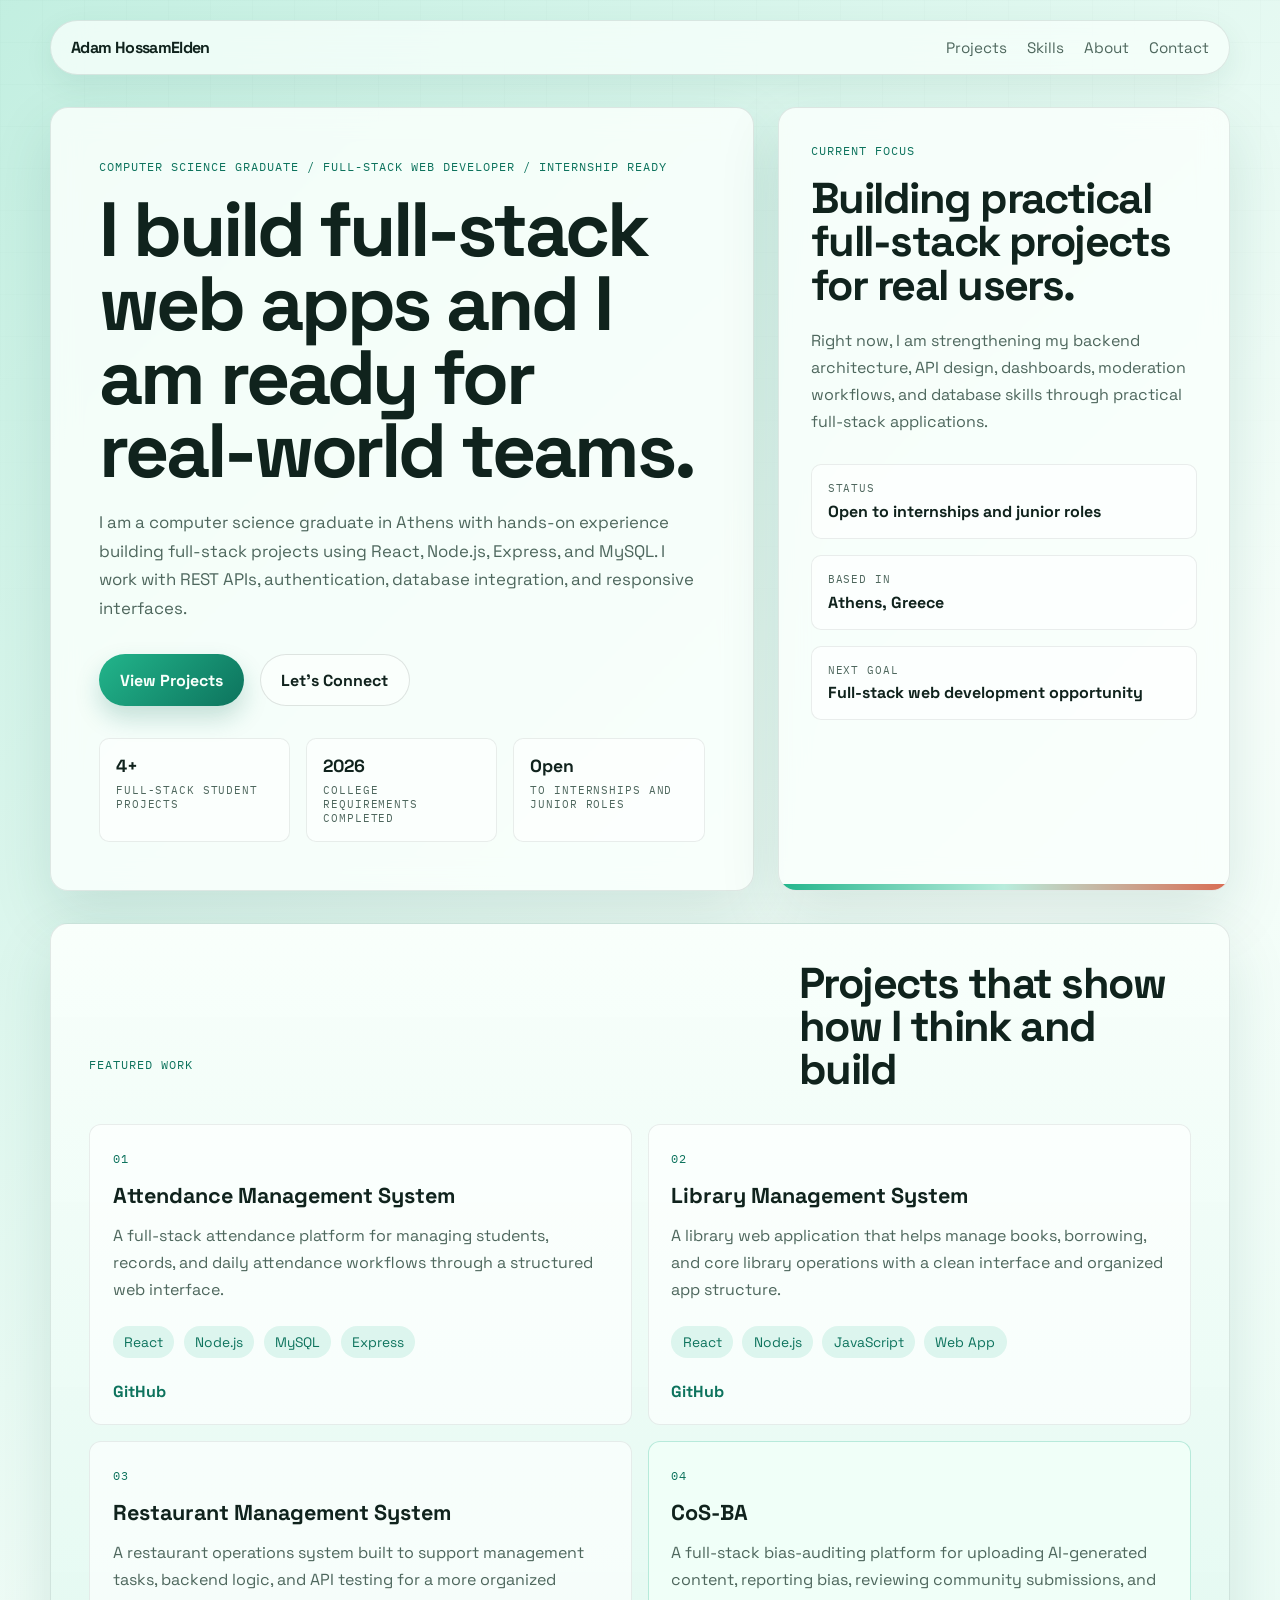
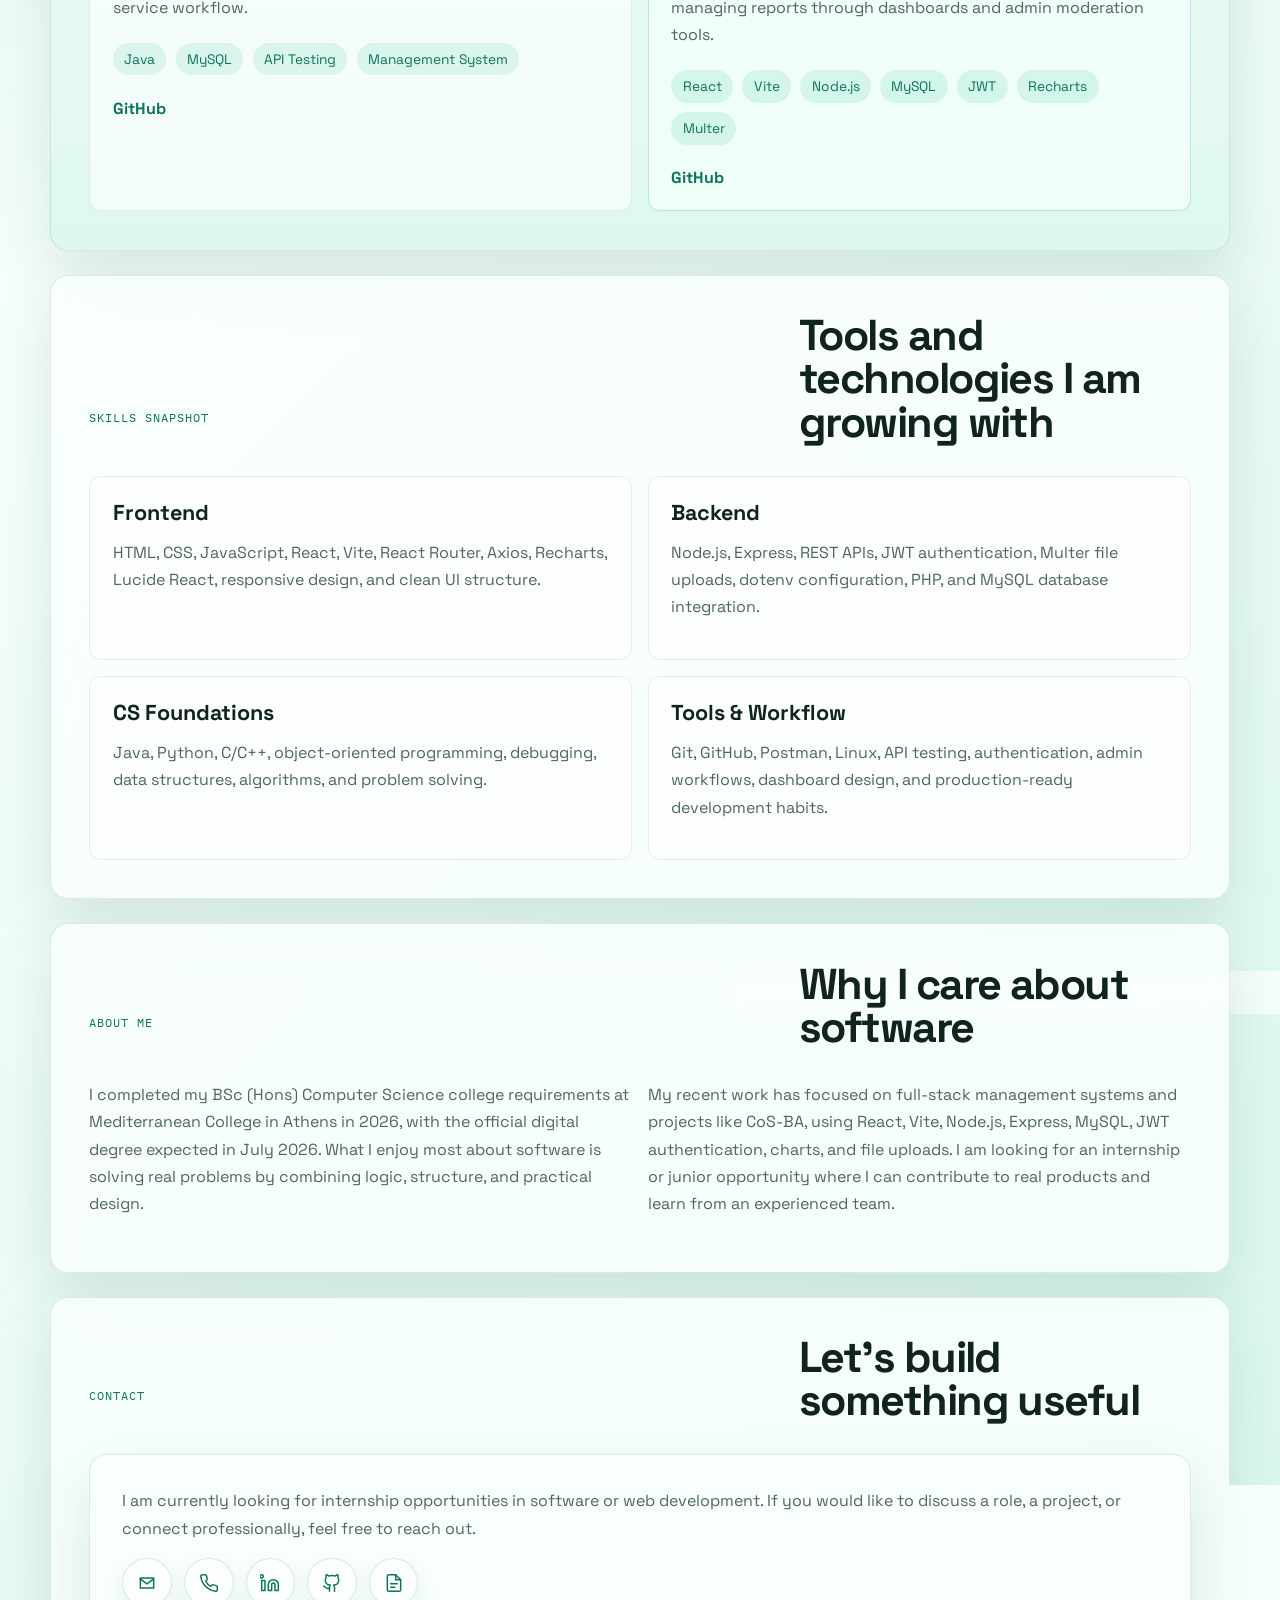
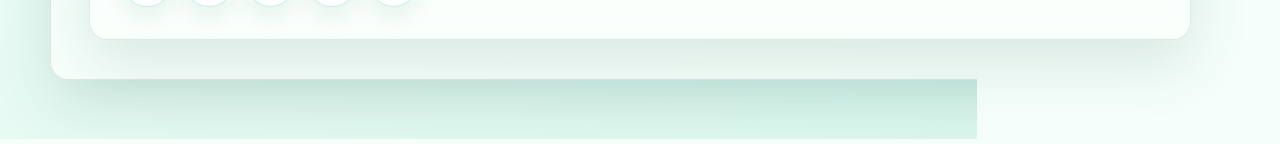
==== commit 5cc0e687: "Use icon buttons for contact links" ====
--- a/index.html
+++ b/index.html
@@ -252,21 +252,74 @@
               connect professionally, feel free to reach out.
             </p>
             <div class="contact-links">
-              <a href="mailto:adamwaleedhossamelden@hotmail.com">adamwaleedhossamelden@hotmail.com</a>
-              <a href="tel:+306943989888">+30 694 398 9888</a>
-              <a
+              <a
+                class="contact-icon"
+                href="mailto:adamwaleedhossamelden@hotmail.com"
+                aria-label="Email Adam"
+                title="Email"
+              >
+                <svg viewBox="0 0 24 24" aria-hidden="true">
+                  <path d="M4 6h16v12H4z" />
+                  <path d="m4 7 8 6 8-6" />
+                </svg>
+                <span class="sr-only">Email</span>
+              </a>
+              <a
+                class="contact-icon"
+                href="tel:+306943989888"
+                aria-label="Call Adam"
+                title="Phone"
+              >
+                <svg viewBox="0 0 24 24" aria-hidden="true">
+                  <path d="M22 16.92v3a2 2 0 0 1-2.18 2 19.79 19.79 0 0 1-8.63-3.07 19.5 19.5 0 0 1-6-6A19.79 19.79 0 0 1 2.12 4.18 2 2 0 0 1 4.11 2h3a2 2 0 0 1 2 1.72c.13.96.35 1.9.66 2.8a2 2 0 0 1-.45 2.11L8.05 9.9a16 16 0 0 0 6.05 6.05l1.27-1.27a2 2 0 0 1 2.11-.45c.9.31 1.84.53 2.8.66A2 2 0 0 1 22 16.92z" />
+                </svg>
+                <span class="sr-only">Phone</span>
+              </a>
+              <a
+                class="contact-icon"
                 href="https://www.linkedin.com/in/adam-hossamelden-83b242403"
                 target="_blank"
                 rel="noreferrer"
-                >LinkedIn</a
-              >
-              <a
+                aria-label="Open Adam's LinkedIn profile"
+                title="LinkedIn"
+              >
+                <svg viewBox="0 0 24 24" aria-hidden="true">
+                  <path d="M16 8a6 6 0 0 1 6 6v7h-4v-7a2 2 0 0 0-4 0v7h-4v-7a6 6 0 0 1 6-6z" />
+                  <path d="M2 9h4v12H2z" />
+                  <path d="M4 4a2 2 0 1 0 0 .01" />
+                </svg>
+                <span class="sr-only">LinkedIn</span>
+              </a>
+              <a
+                class="contact-icon"
                 href="https://github.com/AdamWaleedHatemHossamElden"
                 target="_blank"
                 rel="noreferrer"
-                >GitHub</a
-              >
-              <a href="AdamHossamElden-CV.pdf" target="_blank" rel="noreferrer">Resume</a>
+                aria-label="Open Adam's GitHub profile"
+                title="GitHub"
+              >
+                <svg viewBox="0 0 24 24" aria-hidden="true">
+                  <path d="M15 22v-4a4.8 4.8 0 0 0-1-3.5c3 0 6-2 6-5.5.08-1.25-.27-2.48-1-3.5.28-1.15.28-2.35 0-3.5 0 0-1 0-3 1.5-2.64-.5-5.36-.5-8 0C6 2 5 2 5 2c-.3 1.15-.3 2.35 0 3.5A5.4 5.4 0 0 0 4 9c0 3.5 3 5.5 6 5.5-.39.49-.68 1.05-.85 1.65S8.93 17.38 9 18v4" />
+                  <path d="M9 18c-4.51 2-5-2-7-2" />
+                </svg>
+                <span class="sr-only">GitHub</span>
+              </a>
+              <a
+                class="contact-icon"
+                href="AdamHossamElden-CV.pdf"
+                target="_blank"
+                rel="noreferrer"
+                aria-label="Open Adam's resume"
+                title="Resume"
+              >
+                <svg viewBox="0 0 24 24" aria-hidden="true">
+                  <path d="M14 2H6a2 2 0 0 0-2 2v16a2 2 0 0 0 2 2h12a2 2 0 0 0 2-2V8z" />
+                  <path d="M14 2v6h6" />
+                  <path d="M8 13h8" />
+                  <path d="M8 17h5" />
+                </svg>
+                <span class="sr-only">Resume</span>
+              </a>
             </div>
           </div>
         </section>
--- a/styles.css
+++ b/styles.css
@@ -81,6 +81,18 @@
   letter-spacing: -0.04em;
 }
 
+.sr-only {
+  position: absolute;
+  width: 1px;
+  height: 1px;
+  padding: 0;
+  margin: -1px;
+  overflow: hidden;
+  clip: rect(0, 0, 0, 0);
+  white-space: nowrap;
+  border: 0;
+}
+
 .nav {
   display: flex;
   gap: 1.25rem;
@@ -366,6 +378,53 @@
   overflow-wrap: anywhere;
 }
 
+.contact-links {
+  gap: 0.75rem;
+}
+
+.contact-icon {
+  display: inline-flex;
+  width: 3.1rem;
+  height: 3.1rem;
+  align-items: center;
+  justify-content: center;
+  border: 1px solid rgba(34, 181, 139, 0.22);
+  border-radius: 999px;
+  background: rgba(255, 255, 255, 0.58);
+  color: var(--accent-strong);
+  box-shadow: 0 10px 22px rgba(19, 86, 67, 0.08);
+  transition:
+    transform 180ms ease,
+    background 180ms ease,
+    border-color 180ms ease,
+    color 180ms ease,
+    box-shadow 180ms ease;
+}
+
+.contact-icon:hover,
+.contact-icon:focus-visible {
+  transform: translateY(-2px);
+  border-color: rgba(13, 115, 93, 0.42);
+  background: var(--accent-strong);
+  color: #f8fffb;
+  box-shadow: 0 14px 28px rgba(13, 115, 93, 0.2);
+}
+
+.contact-icon:focus-visible {
+  outline: 3px solid rgba(34, 181, 139, 0.28);
+  outline-offset: 3px;
+}
+
+.contact-icon svg {
+  width: 1.25rem;
+  height: 1.25rem;
+  fill: none;
+  stroke: currentColor;
+  stroke-width: 1.8;
+  stroke-linecap: round;
+  stroke-linejoin: round;
+}
+
 .skills-layout,
 .about-layout {
   display: grid;
@@ -462,20 +521,21 @@
   }
 
   .hero-actions,
-  .project-links,
+  .project-links {
+    flex-direction: column;
+  }
+
+  .button,
+  .project-links a {
+    width: 100%;
+  }
+
+  .project-links a {
+    padding: 0.7rem 0;
+  }
+
   .contact-links {
-    flex-direction: column;
-  }
-
-  .button,
-  .project-links a,
-  .contact-links a {
-    width: 100%;
-  }
-
-  .project-links a,
-  .contact-links a {
-    padding: 0.7rem 0;
+    justify-content: center;
   }
 }
 
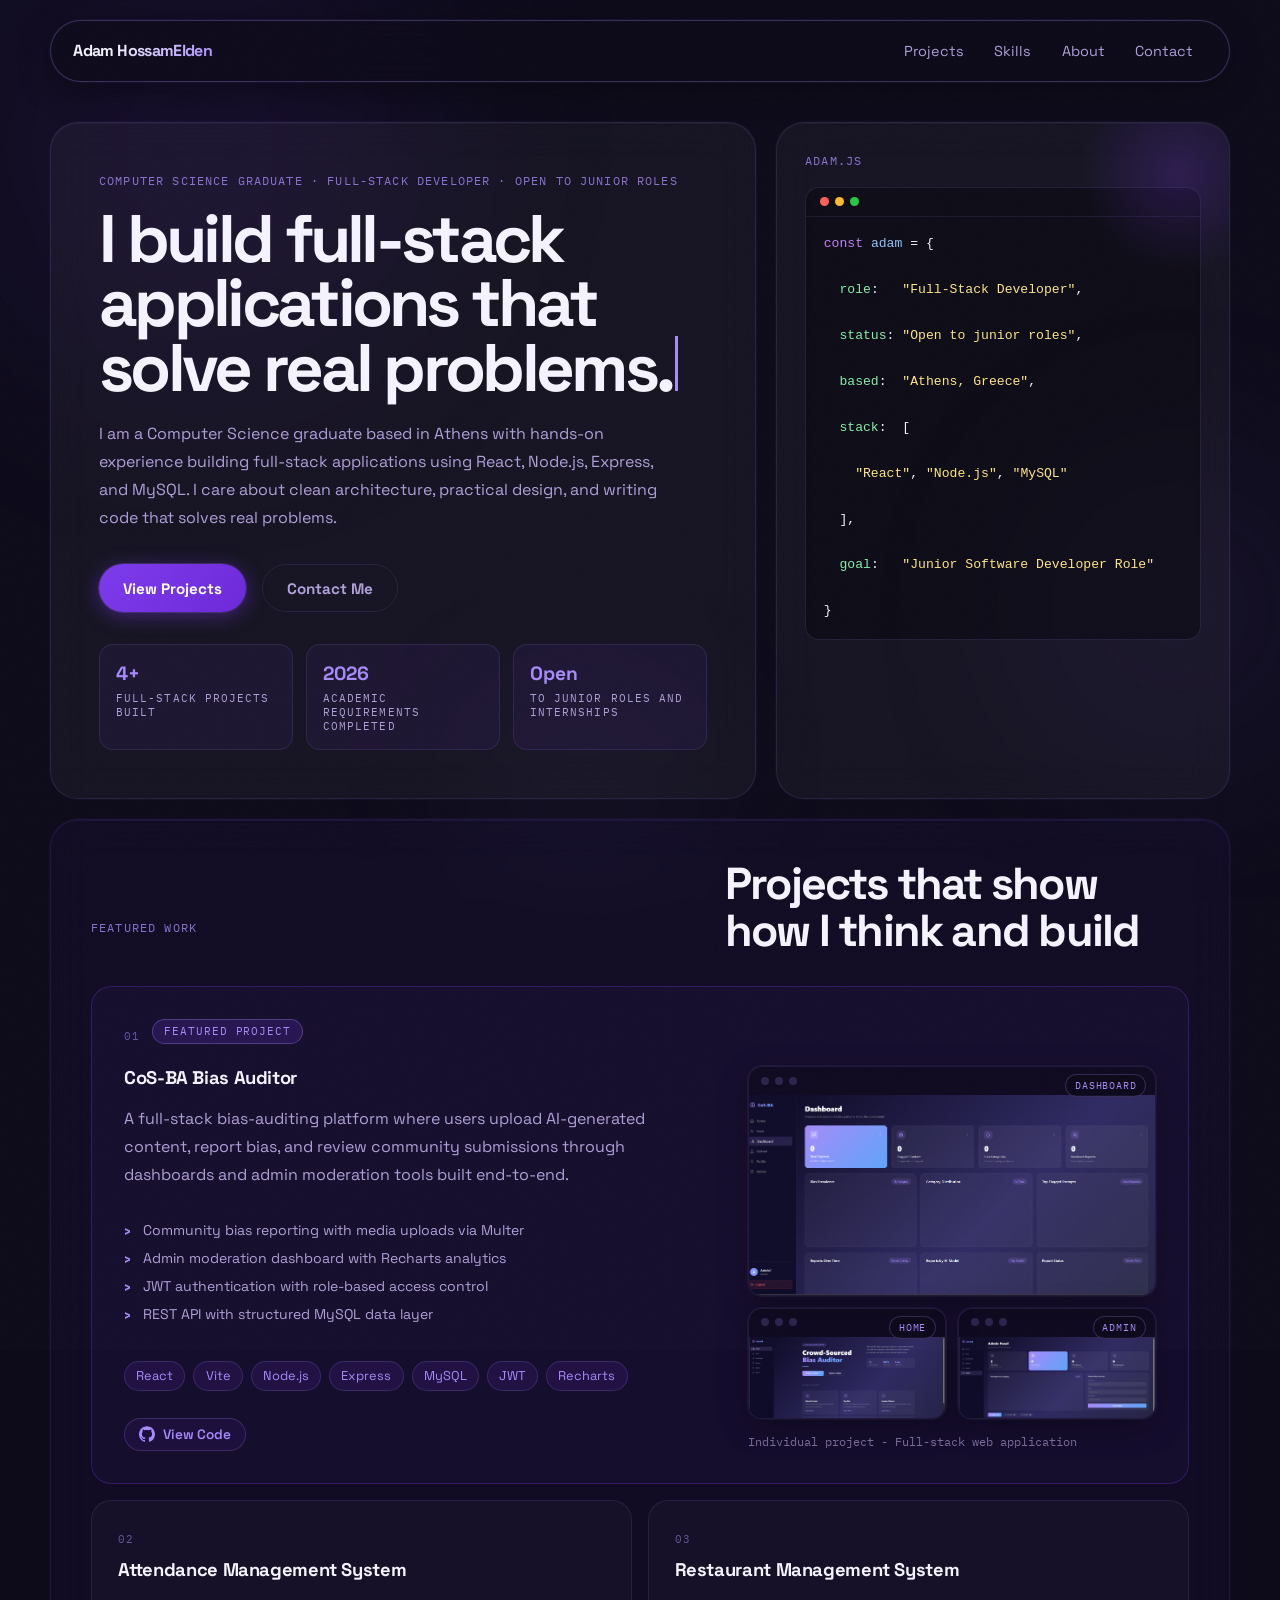
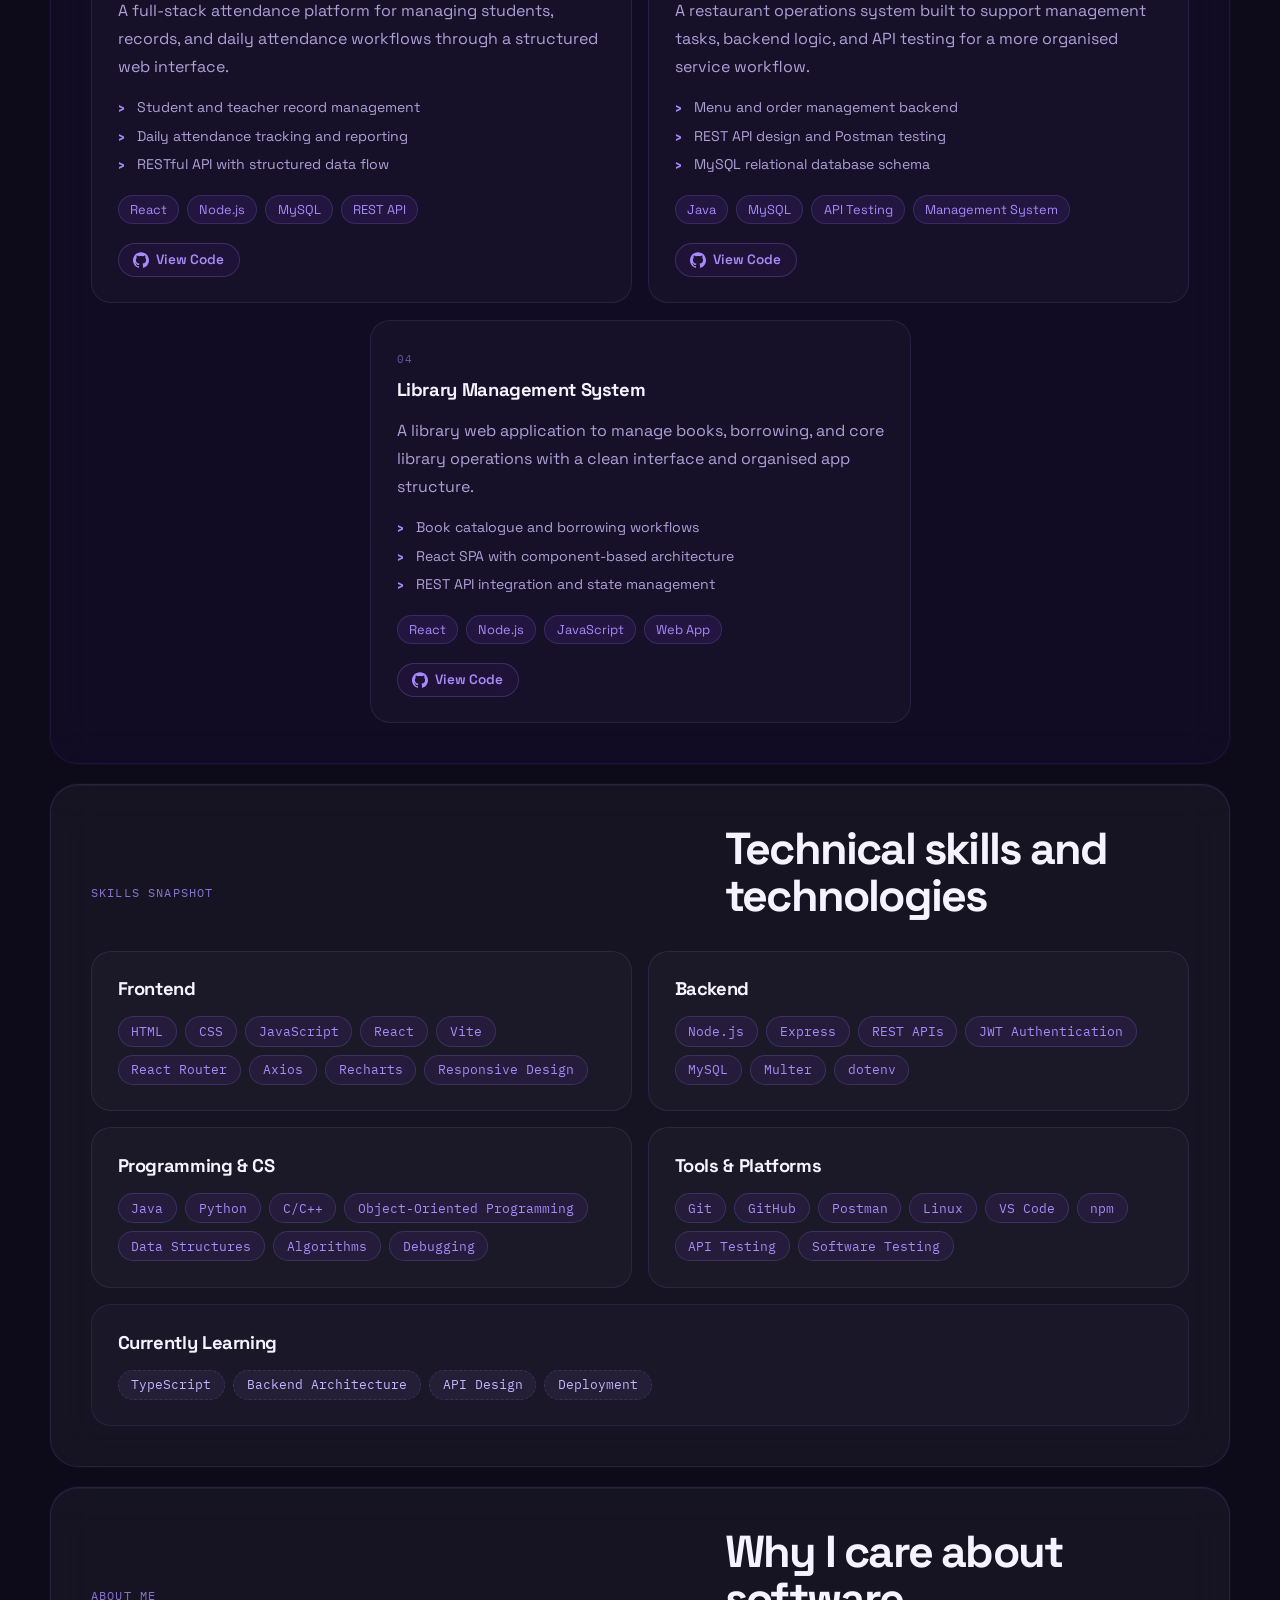
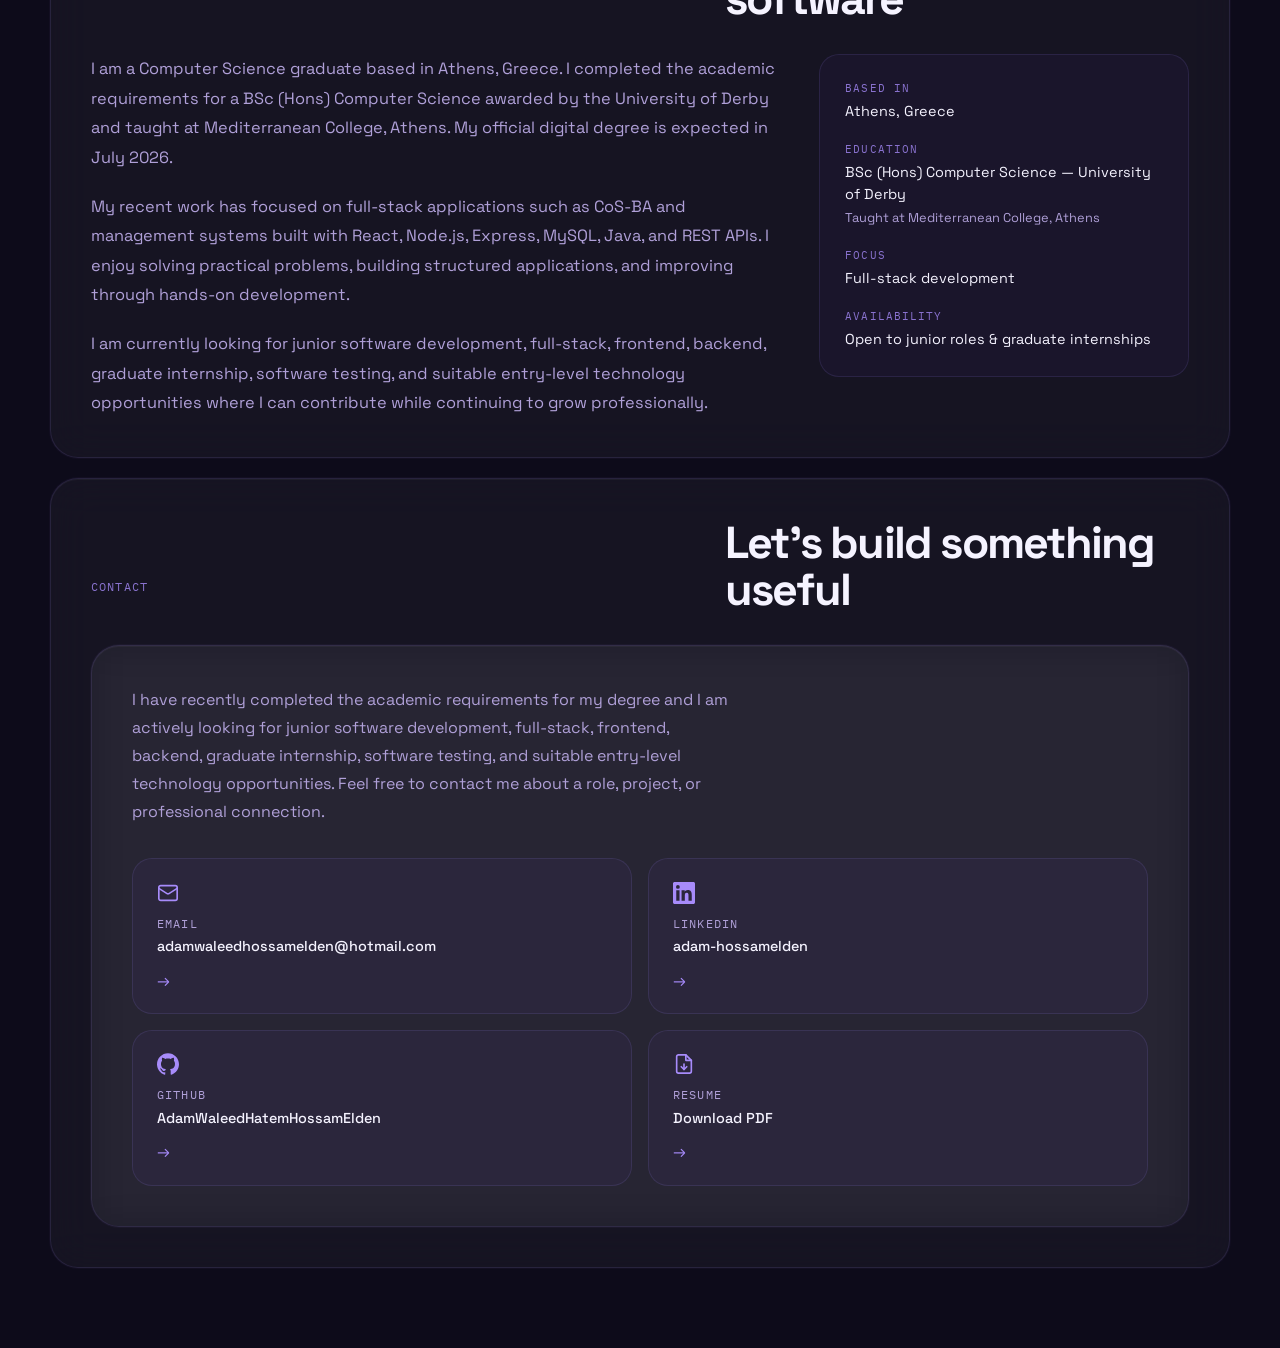
==== commit e3f3f03c: "Update portfolio with CoS-BA screenshots and README" ====
--- a/index.html
+++ b/index.html
@@ -3,11 +3,31 @@
   <head>
     <meta charset="UTF-8" />
     <meta name="viewport" content="width=device-width, initial-scale=1.0" />
-    <title>Adam HossamElden | Full-Stack Developer Portfolio</title>
+    <title>Adam HossamElden | Full-Stack Developer</title>
     <meta
       name="description"
-      content="Portfolio of Adam HossamElden, a computer science graduate in Athens building full-stack web applications with React, Node.js, Express, and MySQL."
+      content="Adam HossamElden is a Computer Science graduate based in Athens building full-stack web applications with React, Node.js, Express, and MySQL. Open to junior developer roles and graduate internships."
     />
+
+    <!-- Open Graph -->
+    <meta property="og:type" content="website" />
+    <meta property="og:title" content="Adam HossamElden | Full-Stack Developer" />
+    <meta property="og:description" content="Computer Science graduate based in Athens. Building full-stack applications with React, Node.js, and MySQL. Open to junior roles and graduate internships." />
+    <meta property="og:image" content="images/cosba/dashboard.png" />
+    <meta property="og:url" content="https://adamwaleedhatemhossamelden.github.io/Adam-portfolio/" />
+
+    <!-- Twitter Card -->
+    <meta name="twitter:card" content="summary_large_image" />
+    <meta name="twitter:title" content="Adam HossamElden | Full-Stack Developer" />
+    <meta name="twitter:description" content="Computer Science graduate. Full-stack developer. Open to junior roles and graduate internships." />
+    <meta name="twitter:image" content="images/cosba/dashboard.png" />
+
+    <!-- Theme -->
+    <meta name="theme-color" content="#0d0b1a" />
+
+    <!-- Canonical -->
+    <link rel="canonical" href="https://adamwaleedhatemhossamelden.github.io/Adam-portfolio/" />
+
     <link rel="preconnect" href="https://fonts.googleapis.com" />
     <link rel="preconnect" href="https://fonts.gstatic.com" crossorigin />
     <link
@@ -17,112 +37,283 @@
     <link rel="stylesheet" href="styles.css" />
   </head>
   <body>
+    <!-- Skip to main content -->
+    <a class="skip-link" href="#main-content">Skip to main content</a>
+
+    <div class="cursor-glow" aria-hidden="true"></div>
+    <div class="scroll-progress" aria-hidden="true"></div>
+    <div class="grain-overlay" aria-hidden="true"></div>
+
+    <div class="bg-blobs" aria-hidden="true">
+      <div class="blob blob-1"></div>
+      <div class="blob blob-2"></div>
+      <div class="blob blob-3"></div>
+    </div>
+
+    <button class="scroll-top" aria-label="Back to top">↑</button>
+
     <div class="page-shell">
       <header class="topbar">
-        <a class="brand" href="#hero">Adam HossamElden</a>
-        <nav class="nav">
+        <a class="brand" href="#hero" aria-label="Adam HossamElden — back to top">Adam HossamElden</a>
+        <nav class="nav" id="main-nav" aria-label="Main navigation">
           <a href="#projects">Projects</a>
           <a href="#skills">Skills</a>
           <a href="#about">About</a>
           <a href="#contact">Contact</a>
         </nav>
+        <button
+          class="hamburger"
+          aria-label="Toggle navigation menu"
+          aria-expanded="false"
+          aria-controls="main-nav"
+        >
+          <span></span>
+          <span></span>
+          <span></span>
+        </button>
       </header>
 
-      <main>
-        <section class="hero" id="hero">
-          <div class="hero-copy">
-            <p class="eyebrow">Computer Science Graduate / Full-Stack Web Developer / Internship Ready</p>
-            <h1>I build full-stack web apps and I am ready for real-world teams.</h1>
+      <main id="main-content">
+        <section class="hero" id="hero" aria-label="Introduction">
+          <div class="hero-copy intro-item" style="--intro-delay: 0.15s">
+            <p class="eyebrow">Computer Science Graduate · Full-Stack Developer · Open to Junior Roles</p>
+            <h1 class="typewriter-target">I build full-stack applications that solve real problems.</h1>
             <p class="hero-text">
-              I am a computer science graduate in Athens with hands-on
-              experience building full-stack projects using React, Node.js,
-              Express, and MySQL. I work with REST APIs, authentication,
-              database integration, and responsive interfaces.
+              I am a Computer Science graduate based in Athens with hands-on experience
+              building full-stack applications using React, Node.js, Express, and MySQL.
+              I care about clean architecture, practical design, and writing code that
+              solves real problems.
             </p>
             <div class="hero-actions">
-              <a class="button button-primary" href="#projects">View Projects</a>
-              <a class="button button-secondary" href="#contact">Let's Connect</a>
-            </div>
-            <ul class="hero-metrics">
+              <a class="button button-primary magnetic" href="#projects">View Projects</a>
+              <a class="button button-ghost magnetic" href="#contact">Contact Me</a>
+            </div>
+            <ul class="hero-metrics" aria-label="Key facts">
               <li>
-                <span class="metric-value">4+</span>
-                <span class="metric-label">Full-stack student projects</span>
+                <span class="metric-value" data-count="4" data-suffix="+">4+</span>
+                <span class="metric-label">Full-stack projects built</span>
               </li>
               <li>
-                <span class="metric-value">2026</span>
-                <span class="metric-label">College requirements completed</span>
+                <span class="metric-value" data-count="2026" data-from="2020">2026</span>
+                <span class="metric-label">Academic requirements completed</span>
               </li>
               <li>
                 <span class="metric-value">Open</span>
-                <span class="metric-label">To internships and junior roles</span>
+                <span class="metric-label">To junior roles and internships</span>
               </li>
             </ul>
           </div>
 
-          <aside class="hero-card">
-            <p class="card-label">Current focus</p>
-            <h2>Building practical full-stack projects for real users.</h2>
-            <p>
-              Right now, I am strengthening my backend architecture, API design,
-              dashboards, moderation workflows, and database skills through
-              practical full-stack applications.
-            </p>
-            <div class="status-list">
-              <div>
-                <span>Status</span>
-                <strong>Open to internships and junior roles</strong>
-              </div>
-              <div>
-                <span>Based in</span>
-                <strong>Athens, Greece</strong>
-              </div>
-              <div>
-                <span>Next goal</span>
-                <strong>Full-stack web development opportunity</strong>
-              </div>
+          <aside class="hero-card intro-item" style="--intro-delay: 0.3s" aria-label="Developer profile">
+            <p class="card-label">adam.js</p>
+            <div class="code-block" role="img" aria-label="JavaScript object showing Adam's developer profile">
+              <div class="code-dots" aria-hidden="true">
+                <span></span><span></span><span></span>
+              </div>
+              <pre class="code-body"><code class="code-line" style="--d:0.5s"><span class="ck">const</span> <span class="cv">adam</span> <span class="cp">=</span> <span class="cp">{</span></code>
+<code class="code-line" style="--d:0.7s">  <span class="cg">role</span><span class="cp">:</span>   <span class="cs">"Full-Stack Developer"</span><span class="cp">,</span></code>
+<code class="code-line" style="--d:0.9s">  <span class="cg">status</span><span class="cp">:</span> <span class="cs">"Open to junior roles"</span><span class="cp">,</span></code>
+<code class="code-line" style="--d:1.1s">  <span class="cg">based</span><span class="cp">:</span>  <span class="cs">"Athens, Greece"</span><span class="cp">,</span></code>
+<code class="code-line" style="--d:1.3s">  <span class="cg">stack</span><span class="cp">:</span>  <span class="cp">[</span></code>
+<code class="code-line" style="--d:1.5s">    <span class="cs">"React"</span><span class="cp">,</span> <span class="cs">"Node.js"</span><span class="cp">,</span> <span class="cs">"MySQL"</span></code>
+<code class="code-line" style="--d:1.7s">  <span class="cp">],</span></code>
+<code class="code-line" style="--d:1.9s">  <span class="cg">goal</span><span class="cp">:</span>   <span class="cs">"Junior Software Developer Role"</span></code>
+<code class="code-line" style="--d:2.1s"><span class="cp">}</span></code></pre>
             </div>
           </aside>
         </section>
 
-        <section class="section section-highlight" id="projects">
+        <section class="section section-highlight" id="projects" aria-labelledby="projects-heading">
           <div class="section-heading">
             <p class="eyebrow">Featured Work</p>
-            <h2>Projects that show how I think and build</h2>
+            <h2 id="projects-heading">Projects that show how I think and build</h2>
           </div>
 
           <div class="project-grid">
-            <article class="project-card">
-              <div class="project-number">01</div>
+
+            <!-- 01 — CoS-BA (featured, full-width) -->
+            <article
+              class="project-card project-card-featured project-card-hero stagger-child"
+              aria-label="CoS-BA Bias Auditor — featured project"
+            >
+              <div class="project-hero-inner">
+                <div class="project-hero-main">
+                  <div class="project-meta-row">
+                    <span class="project-number">01</span>
+                    <span class="featured-badge">Featured Project</span>
+                  </div>
+                  <h3>CoS-BA Bias Auditor</h3>
+                  <p>
+                    A full-stack bias-auditing platform where users upload AI-generated content,
+                    report bias, and review community submissions through dashboards and admin
+                    moderation tools built end-to-end.
+                  </p>
+                  <ul class="feature-highlights" aria-label="Key features">
+                    <li>Community bias reporting with media uploads via Multer</li>
+                    <li>Admin moderation dashboard with Recharts analytics</li>
+                    <li>JWT authentication with role-based access control</li>
+                    <li>REST API with structured MySQL data layer</li>
+                  </ul>
+                  <ul class="tag-list" aria-label="Technologies used">
+                    <li>React</li>
+                    <li>Vite</li>
+                    <li>Node.js</li>
+                    <li>Express</li>
+                    <li>MySQL</li>
+                    <li>JWT</li>
+                    <li>Recharts</li>
+                  </ul>
+                  <div class="project-links">
+                    <a
+                      href="https://github.com/AdamWaleedHatemHossamElden/cosba-bias-auditor"
+                      target="_blank"
+                      rel="noopener noreferrer"
+                      class="github-btn"
+                      aria-label="View CoS-BA Bias Auditor source code on GitHub (opens in new tab)"
+                    >
+                      <svg width="16" height="16" viewBox="0 0 24 24" fill="currentColor" aria-hidden="true"><path d="M12 .297c-6.63 0-12 5.373-12 12 0 5.303 3.438 9.8 8.205 11.385.6.113.82-.258.82-.577 0-.285-.01-1.04-.015-2.04-3.338.724-4.042-1.61-4.042-1.61C4.422 18.07 3.633 17.7 3.633 17.7c-1.087-.744.084-.729.084-.729 1.205.084 1.838 1.236 1.838 1.236 1.07 1.835 2.809 1.305 3.495.998.108-.776.417-1.305.76-1.605-2.665-.3-5.466-1.332-5.466-5.93 0-1.31.465-2.38 1.235-3.22-.135-.303-.54-1.523.105-3.176 0 0 1.005-.322 3.3 1.23.96-.267 1.98-.399 3-.405 1.02.006 2.04.138 3 .405 2.28-1.552 3.285-1.23 3.285-1.23.645 1.653.24 2.873.12 3.176.765.84 1.23 1.91 1.23 3.22 0 4.61-2.805 5.625-5.475 5.92.42.36.81 1.096.81 2.22 0 1.606-.015 2.896-.015 3.286 0 .315.21.69.825.57C20.565 22.092 24 17.592 24 12.297c0-6.627-5.373-12-12-12"/></svg>
+                      View Code
+                    </a>
+                  </div>
+                </div>
+                <div class="project-hero-aside">
+                  <div class="project-screenshot-gallery" aria-label="CoS-BA screenshots">
+                    <button
+                      class="project-preview project-preview-has-img project-preview-large"
+                      type="button"
+                      data-img-src="images/cosba/dashboard.png"
+                      data-img-alt="CoS-BA dashboard showing report analytics, charts, categories, and model statistics"
+                      aria-label="View full-size CoS-BA dashboard screenshot"
+                    >
+                      <span class="project-preview-label">Dashboard</span>
+                      <span class="project-preview-bar" aria-hidden="true"></span>
+                      <img
+                        src="images/cosba/dashboard.png"
+                        alt="CoS-BA dashboard showing report analytics, charts, categories, and model statistics"
+                        loading="lazy"
+                        class="project-preview-img"
+                      />
+                    </button>
+                    <div class="project-preview-row">
+                      <button
+                        class="project-preview project-preview-has-img"
+                        type="button"
+                        data-img-src="images/cosba/home.png"
+                        data-img-alt="CoS-BA home page showing the main community content feed"
+                        aria-label="View full-size CoS-BA home page screenshot"
+                      >
+                        <span class="project-preview-label">Home</span>
+                        <span class="project-preview-bar" aria-hidden="true"></span>
+                        <img
+                          src="images/cosba/home.png"
+                          alt="CoS-BA home page showing the main community content feed"
+                          loading="lazy"
+                          class="project-preview-img"
+                        />
+                      </button>
+                      <button
+                        class="project-preview project-preview-has-img"
+                        type="button"
+                        data-img-src="images/cosba/admin.png"
+                        data-img-alt="CoS-BA admin panel for managing users, content, reports, and report statuses"
+                        aria-label="View full-size CoS-BA admin screenshot"
+                      >
+                        <span class="project-preview-label">Admin</span>
+                        <span class="project-preview-bar" aria-hidden="true"></span>
+                        <img
+                          src="images/cosba/admin.png"
+                          alt="CoS-BA admin panel for managing users, content, reports, and report statuses"
+                          loading="lazy"
+                          class="project-preview-img"
+                        />
+                      </button>
+                    </div>
+                  </div>
+                  <p class="project-type-note">Individual project - Full-stack web application</p>
+                </div>
+              </div>
+            </article>
+
+            <!-- 02 — Attendance -->
+            <article class="project-card stagger-child">
+              <div class="project-number">02</div>
               <h3>Attendance Management System</h3>
               <p>
                 A full-stack attendance platform for managing students, records,
                 and daily attendance workflows through a structured web interface.
               </p>
-              <ul class="tag-list">
+              <ul class="feature-highlights" aria-label="Key features">
+                <li>Student and teacher record management</li>
+                <li>Daily attendance tracking and reporting</li>
+                <li>RESTful API with structured data flow</li>
+              </ul>
+              <ul class="tag-list" aria-label="Technologies used">
                 <li>React</li>
                 <li>Node.js</li>
                 <li>MySQL</li>
-                <li>Express</li>
+                <li>REST API</li>
               </ul>
               <div class="project-links">
                 <a
                   href="https://github.com/AdamWaleedHatemHossamElden/attendance-system"
                   target="_blank"
-                  rel="noreferrer"
-                  >GitHub</a
+                  rel="noopener noreferrer"
+                  class="github-btn"
+                  aria-label="View Attendance System source code on GitHub (opens in new tab)"
                 >
+                  <svg width="16" height="16" viewBox="0 0 24 24" fill="currentColor" aria-hidden="true"><path d="M12 .297c-6.63 0-12 5.373-12 12 0 5.303 3.438 9.8 8.205 11.385.6.113.82-.258.82-.577 0-.285-.01-1.04-.015-2.04-3.338.724-4.042-1.61-4.042-1.61C4.422 18.07 3.633 17.7 3.633 17.7c-1.087-.744.084-.729.084-.729 1.205.084 1.838 1.236 1.838 1.236 1.07 1.835 2.809 1.305 3.495.998.108-.776.417-1.305.76-1.605-2.665-.3-5.466-1.332-5.466-5.93 0-1.31.465-2.38 1.235-3.22-.135-.303-.54-1.523.105-3.176 0 0 1.005-.322 3.3 1.23.96-.267 1.98-.399 3-.405 1.02.006 2.04.138 3 .405 2.28-1.552 3.285-1.23 3.285-1.23.645 1.653.24 2.873.12 3.176.765.84 1.23 1.91 1.23 3.22 0 4.61-2.805 5.625-5.475 5.92.42.36.81 1.096.81 2.22 0 1.606-.015 2.896-.015 3.286 0 .315.21.69.825.57C20.565 22.092 24 17.592 24 12.297c0-6.627-5.373-12-12-12"/></svg>
+                  View Code
+                </a>
               </div>
             </article>
 
-            <article class="project-card">
-              <div class="project-number">02</div>
+            <!-- 03 — Restaurant -->
+            <article class="project-card stagger-child">
+              <div class="project-number">03</div>
+              <h3>Restaurant Management System</h3>
+              <p>
+                A restaurant operations system built to support management tasks,
+                backend logic, and API testing for a more organised service workflow.
+              </p>
+              <ul class="feature-highlights" aria-label="Key features">
+                <li>Menu and order management backend</li>
+                <li>REST API design and Postman testing</li>
+                <li>MySQL relational database schema</li>
+              </ul>
+              <ul class="tag-list" aria-label="Technologies used">
+                <li>Java</li>
+                <li>MySQL</li>
+                <li>API Testing</li>
+                <li>Management System</li>
+              </ul>
+              <div class="project-links">
+                <a
+                  href="https://github.com/7alibNibo/Restaurant-Management-System"
+                  target="_blank"
+                  rel="noopener noreferrer"
+                  class="github-btn"
+                  aria-label="View Restaurant Management System source code on GitHub (opens in new tab)"
+                >
+                  <svg width="16" height="16" viewBox="0 0 24 24" fill="currentColor" aria-hidden="true"><path d="M12 .297c-6.63 0-12 5.373-12 12 0 5.303 3.438 9.8 8.205 11.385.6.113.82-.258.82-.577 0-.285-.01-1.04-.015-2.04-3.338.724-4.042-1.61-4.042-1.61C4.422 18.07 3.633 17.7 3.633 17.7c-1.087-.744.084-.729.084-.729 1.205.084 1.838 1.236 1.838 1.236 1.07 1.835 2.809 1.305 3.495.998.108-.776.417-1.305.76-1.605-2.665-.3-5.466-1.332-5.466-5.93 0-1.31.465-2.38 1.235-3.22-.135-.303-.54-1.523.105-3.176 0 0 1.005-.322 3.3 1.23.96-.267 1.98-.399 3-.405 1.02.006 2.04.138 3 .405 2.28-1.552 3.285-1.23 3.285-1.23.645 1.653.24 2.873.12 3.176.765.84 1.23 1.91 1.23 3.22 0 4.61-2.805 5.625-5.475 5.92.42.36.81 1.096.81 2.22 0 1.606-.015 2.896-.015 3.286 0 .315.21.69.825.57C20.565 22.092 24 17.592 24 12.297c0-6.627-5.373-12-12-12"/></svg>
+                  View Code
+                </a>
+              </div>
+            </article>
+
+            <!-- 04 — Library (centred in final row) -->
+            <article class="project-card project-card-library stagger-child">
+              <div class="project-number">04</div>
               <h3>Library Management System</h3>
               <p>
-                A library web application that helps manage books, borrowing, and
-                core library operations with a clean interface and organized app
-                structure.
+                A library web application to manage books, borrowing, and core
+                library operations with a clean interface and organised app structure.
               </p>
-              <ul class="tag-list">
+              <ul class="feature-highlights" aria-label="Key features">
+                <li>Book catalogue and borrowing workflows</li>
+                <li>React SPA with component-based architecture</li>
+                <li>REST API integration and state management</li>
+              </ul>
+              <ul class="tag-list" aria-label="Technologies used">
                 <li>React</li>
                 <li>Node.js</li>
                 <li>JavaScript</li>
@@ -132,193 +323,207 @@
                 <a
                   href="https://github.com/AdamWaleedHatemHossamElden/react-library-app"
                   target="_blank"
-                  rel="noreferrer"
-                  >GitHub</a
+                  rel="noopener noreferrer"
+                  class="github-btn"
+                  aria-label="View Library App source code on GitHub (opens in new tab)"
                 >
+                  <svg width="16" height="16" viewBox="0 0 24 24" fill="currentColor" aria-hidden="true"><path d="M12 .297c-6.63 0-12 5.373-12 12 0 5.303 3.438 9.8 8.205 11.385.6.113.82-.258.82-.577 0-.285-.01-1.04-.015-2.04-3.338.724-4.042-1.61-4.042-1.61C4.422 18.07 3.633 17.7 3.633 17.7c-1.087-.744.084-.729.084-.729 1.205.084 1.838 1.236 1.838 1.236 1.07 1.835 2.809 1.305 3.495.998.108-.776.417-1.305.76-1.605-2.665-.3-5.466-1.332-5.466-5.93 0-1.31.465-2.38 1.235-3.22-.135-.303-.54-1.523.105-3.176 0 0 1.005-.322 3.3 1.23.96-.267 1.98-.399 3-.405 1.02.006 2.04.138 3 .405 2.28-1.552 3.285-1.23 3.285-1.23.645 1.653.24 2.873.12 3.176.765.84 1.23 1.91 1.23 3.22 0 4.61-2.805 5.625-5.475 5.92.42.36.81 1.096.81 2.22 0 1.606-.015 2.896-.015 3.286 0 .315.21.69.825.57C20.565 22.092 24 17.592 24 12.297c0-6.627-5.373-12-12-12"/></svg>
+                  View Code
+                </a>
               </div>
             </article>
 
-            <article class="project-card">
-              <div class="project-number">03</div>
-              <h3>Restaurant Management System</h3>
-              <p>
-                A restaurant operations system built to support management tasks,
-                backend logic, and API testing for a more organized service
-                workflow.
-              </p>
-              <ul class="tag-list">
-                <li>Java</li>
-                <li>MySQL</li>
-                <li>API Testing</li>
-                <li>Management System</li>
-              </ul>
-              <div class="project-links">
-                <a
-                  href="https://github.com/7alibNibo/Restaurant-Management-System"
-                  target="_blank"
-                  rel="noreferrer"
-                  >GitHub</a
-                >
-              </div>
-            </article>
-
-            <article class="project-card project-card-featured">
-              <div class="project-number">04</div>
-              <h3>CoS-BA</h3>
-              <p>
-                A full-stack bias-auditing platform for uploading AI-generated
-                content, reporting bias, reviewing community submissions, and
-                managing reports through dashboards and admin moderation tools.
-              </p>
-              <ul class="tag-list">
-                <li>React</li>
-                <li>Vite</li>
-                <li>Node.js</li>
-                <li>MySQL</li>
-                <li>JWT</li>
-                <li>Recharts</li>
-                <li>Multer</li>
-              </ul>
-              <div class="project-links">
-                <a
-                  href="https://github.com/AdamWaleedHatemHossamElden/cosba-bias-auditor"
-                  target="_blank"
-                  rel="noreferrer"
-                  >GitHub</a
-                >
-              </div>
-            </article>
           </div>
         </section>
 
-        <section class="section" id="skills">
+        <section class="section" id="skills" aria-labelledby="skills-heading">
           <div class="section-heading">
             <p class="eyebrow">Skills Snapshot</p>
-            <h2>Tools and technologies I am growing with</h2>
+            <h2 id="skills-heading">Technical skills and technologies</h2>
           </div>
 
           <div class="skills-layout">
             <div class="skill-panel">
               <h3>Frontend</h3>
-              <p>HTML, CSS, JavaScript, React, Vite, React Router, Axios, Recharts, Lucide React, responsive design, and clean UI structure.</p>
+              <div class="skill-tags">
+                <span>HTML</span>
+                <span>CSS</span>
+                <span>JavaScript</span>
+                <span>React</span>
+                <span>Vite</span>
+                <span>React Router</span>
+                <span>Axios</span>
+                <span>Recharts</span>
+                <span>Responsive Design</span>
+              </div>
             </div>
             <div class="skill-panel">
               <h3>Backend</h3>
-              <p>Node.js, Express, REST APIs, JWT authentication, Multer file uploads, dotenv configuration, PHP, and MySQL database integration.</p>
+              <div class="skill-tags">
+                <span>Node.js</span>
+                <span>Express</span>
+                <span>REST APIs</span>
+                <span>JWT Authentication</span>
+                <span>MySQL</span>
+                <span>Multer</span>
+                <span>dotenv</span>
+              </div>
             </div>
             <div class="skill-panel">
-              <h3>CS Foundations</h3>
-              <p>Java, Python, C/C++, object-oriented programming, debugging, data structures, algorithms, and problem solving.</p>
+              <h3>Programming &amp; CS</h3>
+              <div class="skill-tags">
+                <span>Java</span>
+                <span>Python</span>
+                <span>C/C++</span>
+                <span>Object-Oriented Programming</span>
+                <span>Data Structures</span>
+                <span>Algorithms</span>
+                <span>Debugging</span>
+              </div>
             </div>
             <div class="skill-panel">
-              <h3>Tools & Workflow</h3>
-              <p>Git, GitHub, Postman, Linux, API testing, authentication, admin workflows, dashboard design, and production-ready development habits.</p>
+              <h3>Tools &amp; Platforms</h3>
+              <div class="skill-tags">
+                <span>Git</span>
+                <span>GitHub</span>
+                <span>Postman</span>
+                <span>Linux</span>
+                <span>VS Code</span>
+                <span>npm</span>
+                <span>API Testing</span>
+                <span>Software Testing</span>
+              </div>
+            </div>
+            <div class="skill-panel skill-panel-learning">
+              <h3>Currently Learning</h3>
+              <div class="skill-tags skill-tags-learning">
+                <span>TypeScript</span>
+                <span>Backend Architecture</span>
+                <span>API Design</span>
+                <span>Deployment</span>
+              </div>
             </div>
           </div>
         </section>
 
-        <section class="section about-section" id="about">
+        <section class="section about-section" id="about" aria-labelledby="about-heading">
           <div class="section-heading">
             <p class="eyebrow">About Me</p>
-            <h2>Why I care about software</h2>
+            <h2 id="about-heading">Why I care about software</h2>
           </div>
           <div class="about-layout">
-            <p>
-              I completed my BSc (Hons) Computer Science college requirements at
-              Mediterranean College in Athens in 2026, with the official digital
-              degree expected in July 2026. What I enjoy most about software is
-              solving real problems by combining logic, structure, and practical
-              design.
-            </p>
-            <p>
-              My recent work has focused on full-stack management systems and
-              projects like CoS-BA, using React, Vite, Node.js, Express, MySQL,
-              JWT authentication, charts, and file uploads. I am looking for an
-              internship or junior opportunity where I can contribute to real
-              products and learn from an experienced team.
-            </p>
+            <div class="about-text">
+              <p>
+                I am a Computer Science graduate based in Athens, Greece. I completed the academic
+                requirements for a BSc (Hons) Computer Science awarded by the University of Derby
+                and taught at Mediterranean College, Athens. My official digital degree is expected
+                in July 2026.
+              </p>
+              <p>
+                My recent work has focused on full-stack applications such as CoS-BA and management
+                systems built with React, Node.js, Express, MySQL, Java, and REST APIs. I enjoy
+                solving practical problems, building structured applications, and improving through
+                hands-on development.
+              </p>
+              <p>
+                I am currently looking for junior software development, full-stack, frontend,
+                backend, graduate internship, software testing, and suitable entry-level technology
+                opportunities where I can contribute while continuing to grow professionally.
+              </p>
+            </div>
+            <aside class="about-panel" aria-label="Personal details">
+              <dl class="about-details">
+                <div class="detail-item">
+                  <dt>Based in</dt>
+                  <dd>Athens, Greece</dd>
+                </div>
+                <div class="detail-item">
+                  <dt>Education</dt>
+                  <dd>
+                    BSc (Hons) Computer Science — University of Derby
+                    <br /><span class="detail-note">Taught at Mediterranean College, Athens</span>
+                  </dd>
+                </div>
+                <div class="detail-item">
+                  <dt>Focus</dt>
+                  <dd>Full-stack development</dd>
+                </div>
+                <div class="detail-item">
+                  <dt>Availability</dt>
+                  <dd>Open to junior roles &amp; graduate internships</dd>
+                </div>
+              </dl>
+            </aside>
           </div>
         </section>
 
-        <section class="section contact-section" id="contact">
+        <section class="section contact-section" id="contact" aria-labelledby="contact-heading">
           <div class="section-heading">
             <p class="eyebrow">Contact</p>
-            <h2>Let's build something useful</h2>
+            <h2 id="contact-heading">Let's build something useful</h2>
           </div>
           <div class="contact-card">
-            <p>
-              I am currently looking for internship opportunities in software or
-              web development. If you would like to discuss a role, a project, or
-              connect professionally, feel free to reach out.
+            <p class="contact-intro">
+              I have recently completed the academic requirements for my degree and I am actively
+              looking for junior software development, full-stack, frontend, backend, graduate
+              internship, software testing, and suitable entry-level technology opportunities.
+              Feel free to contact me about a role, project, or professional connection.
             </p>
-            <div class="contact-links">
+            <div class="contact-grid">
               <a
-                class="contact-icon"
                 href="mailto:adamwaleedhossamelden@hotmail.com"
-                aria-label="Email Adam"
-                title="Email"
+                class="contact-item"
+                aria-label="Send email to adamwaleedhossamelden@hotmail.com"
               >
-                <svg viewBox="0 0 24 24" aria-hidden="true">
-                  <path d="M4 6h16v12H4z" />
-                  <path d="m4 7 8 6 8-6" />
-                </svg>
-                <span class="sr-only">Email</span>
+                <span class="contact-item-icon">
+                  <svg width="22" height="22" viewBox="0 0 24 24" fill="none" stroke="currentColor" stroke-width="1.8" stroke-linecap="round" stroke-linejoin="round" aria-hidden="true"><rect x="2" y="4" width="20" height="16" rx="2"/><path d="m22 7-8.97 5.7a1.94 1.94 0 0 1-2.06 0L2 7"/></svg>
+                </span>
+                <span class="contact-item-label">Email</span>
+                <span class="contact-item-value">adamwaleedhossamelden@hotmail.com</span>
+                <span class="contact-item-arrow" aria-hidden="true">→</span>
               </a>
               <a
-                class="contact-icon"
-                href="tel:+306943989888"
-                aria-label="Call Adam"
-                title="Phone"
+                href="https://www.linkedin.com/in/adam-hossamelden-83b242403"
+                target="_blank"
+                rel="noopener noreferrer"
+                class="contact-item"
+                aria-label="View LinkedIn profile (opens in new tab)"
               >
-                <svg viewBox="0 0 24 24" aria-hidden="true">
-                  <path d="M22 16.92v3a2 2 0 0 1-2.18 2 19.79 19.79 0 0 1-8.63-3.07 19.5 19.5 0 0 1-6-6A19.79 19.79 0 0 1 2.12 4.18 2 2 0 0 1 4.11 2h3a2 2 0 0 1 2 1.72c.13.96.35 1.9.66 2.8a2 2 0 0 1-.45 2.11L8.05 9.9a16 16 0 0 0 6.05 6.05l1.27-1.27a2 2 0 0 1 2.11-.45c.9.31 1.84.53 2.8.66A2 2 0 0 1 22 16.92z" />
-                </svg>
-                <span class="sr-only">Phone</span>
+                <span class="contact-item-icon">
+                  <svg width="22" height="22" viewBox="0 0 24 24" fill="currentColor" aria-hidden="true"><path d="M20.447 20.452h-3.554v-5.569c0-1.328-.027-3.037-1.852-3.037-1.853 0-2.136 1.445-2.136 2.939v5.667H9.351V9h3.414v1.561h.046c.477-.9 1.637-1.85 3.37-1.85 3.601 0 4.267 2.37 4.267 5.455v6.286zM5.337 7.433a2.062 2.062 0 01-2.063-2.065 2.064 2.064 0 112.063 2.065zm1.782 13.019H3.555V9h3.564v11.452zM22.225 0H1.771C.792 0 0 .774 0 1.729v20.542C0 23.227.792 24 1.771 24h20.451C23.2 24 24 23.227 24 22.271V1.729C24 .774 23.2 0 22.222 0h.003z"/></svg>
+                </span>
+                <span class="contact-item-label">LinkedIn</span>
+                <span class="contact-item-value">adam-hossamelden</span>
+                <span class="contact-item-arrow" aria-hidden="true">→</span>
               </a>
               <a
-                class="contact-icon"
-                href="https://www.linkedin.com/in/adam-hossamelden-83b242403"
+                href="https://github.com/AdamWaleedHatemHossamElden"
                 target="_blank"
-                rel="noreferrer"
-                aria-label="Open Adam's LinkedIn profile"
-                title="LinkedIn"
+                rel="noopener noreferrer"
+                class="contact-item"
+                aria-label="View GitHub profile (opens in new tab)"
               >
-                <svg viewBox="0 0 24 24" aria-hidden="true">
-                  <path d="M16 8a6 6 0 0 1 6 6v7h-4v-7a2 2 0 0 0-4 0v7h-4v-7a6 6 0 0 1 6-6z" />
-                  <path d="M2 9h4v12H2z" />
-                  <path d="M4 4a2 2 0 1 0 0 .01" />
-                </svg>
-                <span class="sr-only">LinkedIn</span>
+                <span class="contact-item-icon">
+                  <svg width="22" height="22" viewBox="0 0 24 24" fill="currentColor" aria-hidden="true"><path d="M12 .297c-6.63 0-12 5.373-12 12 0 5.303 3.438 9.8 8.205 11.385.6.113.82-.258.82-.577 0-.285-.01-1.04-.015-2.04-3.338.724-4.042-1.61-4.042-1.61C4.422 18.07 3.633 17.7 3.633 17.7c-1.087-.744.084-.729.084-.729 1.205.084 1.838 1.236 1.838 1.236 1.07 1.835 2.809 1.305 3.495.998.108-.776.417-1.305.76-1.605-2.665-.3-5.466-1.332-5.466-5.93 0-1.31.465-2.38 1.235-3.22-.135-.303-.54-1.523.105-3.176 0 0 1.005-.322 3.3 1.23.96-.267 1.98-.399 3-.405 1.02.006 2.04.138 3 .405 2.28-1.552 3.285-1.23 3.285-1.23.645 1.653.24 2.873.12 3.176.765.84 1.23 1.91 1.23 3.22 0 4.61-2.805 5.625-5.475 5.92.42.36.81 1.096.81 2.22 0 1.606-.015 2.896-.015 3.286 0 .315.21.69.825.57C20.565 22.092 24 17.592 24 12.297c0-6.627-5.373-12-12-12"/></svg>
+                </span>
+                <span class="contact-item-label">GitHub</span>
+                <span class="contact-item-value">AdamWaleedHatemHossamElden</span>
+                <span class="contact-item-arrow" aria-hidden="true">→</span>
+ 
               </a>
               <a
-                class="contact-icon"
-                href="https://github.com/AdamWaleedHatemHossamElden"
+                href="AdamHossamEldenCV.pdf"
                 target="_blank"
-                rel="noreferrer"
-                aria-label="Open Adam's GitHub profile"
-                title="GitHub"
+                rel="noopener noreferrer"
+                class="contact-item"
+                aria-label="Download CV as PDF (opens in new tab)"
               >
-                <svg viewBox="0 0 24 24" aria-hidden="true">
-                  <path d="M15 22v-4a4.8 4.8 0 0 0-1-3.5c3 0 6-2 6-5.5.08-1.25-.27-2.48-1-3.5.28-1.15.28-2.35 0-3.5 0 0-1 0-3 1.5-2.64-.5-5.36-.5-8 0C6 2 5 2 5 2c-.3 1.15-.3 2.35 0 3.5A5.4 5.4 0 0 0 4 9c0 3.5 3 5.5 6 5.5-.39.49-.68 1.05-.85 1.65S8.93 17.38 9 18v4" />
-                  <path d="M9 18c-4.51 2-5-2-7-2" />
-                </svg>
-                <span class="sr-only">GitHub</span>
-              </a>
-              <a
-                class="contact-icon"
-                href="AdamHossamElden-CV.pdf"
-                target="_blank"
-                rel="noreferrer"
-                aria-label="Open Adam's resume"
-                title="Resume"
-              >
-                <svg viewBox="0 0 24 24" aria-hidden="true">
-                  <path d="M14 2H6a2 2 0 0 0-2 2v16a2 2 0 0 0 2 2h12a2 2 0 0 0 2-2V8z" />
-                  <path d="M14 2v6h6" />
-                  <path d="M8 13h8" />
-                  <path d="M8 17h5" />
-                </svg>
-                <span class="sr-only">Resume</span>
+                <span class="contact-item-icon">
+                  <svg width="22" height="22" viewBox="0 0 24 24" fill="none" stroke="currentColor" stroke-width="1.8" stroke-linecap="round" stroke-linejoin="round" aria-hidden="true"><path d="M14 2H6a2 2 0 0 0-2 2v16a2 2 0 0 0 2 2h12a2 2 0 0 0 2-2V8z"/><polyline points="14 2 14 8 20 8"/><line x1="12" y1="12" x2="12" y2="18"/><polyline points="9 15 12 18 15 15"/></svg>
+                </span>
+                <span class="contact-item-label">Resume</span>
+                <span class="contact-item-value">Download PDF</span>
+                <span class="contact-item-arrow" aria-hidden="true">&rarr;</span>
               </a>
             </div>
           </div>
@@ -326,6 +531,22 @@
       </main>
     </div>
 
+    <!-- Screenshot lightbox -->
+    <dialog
+      class="img-modal"
+      id="img-modal"
+      aria-modal="true"
+      aria-label="CoS-BA screenshot full view"
+    >
+      <button class="img-modal-close" type="button" aria-label="Close preview">
+        <svg width="14" height="14" viewBox="0 0 24 24" fill="none" stroke="currentColor" stroke-width="2.5" stroke-linecap="round" aria-hidden="true">
+          <line x1="18" y1="6" x2="6" y2="18"/>
+          <line x1="6" y1="6" x2="18" y2="18"/>
+        </svg>
+      </button>
+      <img class="img-modal-img" src="" alt="" />
+    </dialog>
+
     <script src="script.js"></script>
   </body>
-</html>
+</html>
--- a/styles.css
+++ b/styles.css
@@ -1,148 +1,413 @@
 :root {
-  --bg: #e7f8f1;
-  --surface: rgba(250, 255, 252, 0.86);
-  --surface-strong: #f8fffb;
-  --text: #10231d;
-  --muted: #4e675d;
-  --line: rgba(16, 35, 29, 0.1);
-  --accent: #22b58b;
-  --accent-strong: #0d735d;
-  --accent-soft: #b8ecdc;
-  --accent-warm: #d96c52;
-  --shadow: 0 24px 60px rgba(19, 86, 67, 0.13);
-  --radius-xl: 18px;
-  --radius-lg: 12px;
-  --radius-md: 10px;
+  --bg: #0d0b1a;
+  --surface: rgba(255, 255, 255, 0.04);
+  --border: rgba(167, 139, 250, 0.12);
+  --border-strong: rgba(167, 139, 250, 0.28);
+  --text: #f5f3ff;
+  --muted: #b0a0d8;
+  --accent: #7c3aed;
+  --accent-light: #a78bfa;
+  --accent-soft: rgba(124, 58, 237, 0.15);
+  --accent-glow: rgba(124, 58, 237, 0.35);
+  --radius-xl: 28px;
+  --radius-lg: 20px;
+  --radius-md: 14px;
   --max-width: 1180px;
 }
 
-* {
-  box-sizing: border-box;
-}
-
-html {
-  scroll-behavior: smooth;
+* { box-sizing: border-box; }
+
+html { scroll-behavior: smooth; }
+
+/* ── Skip link ───────────────────────────────────── */
+.skip-link {
+  position: absolute;
+  top: -100%;
+  left: 1rem;
+  z-index: 9999;
+  padding: 0.6rem 1.2rem;
+  background: var(--accent);
+  color: #fff;
+  font-size: 0.9rem;
+  font-weight: 700;
+  border-radius: 0 0 var(--radius-md) var(--radius-md);
+  text-decoration: none;
+  transition: top 0.2s ease;
+}
+
+.skip-link:focus { top: 0; }
+
+/* ── Focus-visible ───────────────────────────────── */
+:focus-visible {
+  outline: 2px solid var(--accent-light);
+  outline-offset: 3px;
+  border-radius: 4px;
+}
+
+:focus:not(:focus-visible) { outline: none; }
+
+/* ── Scroll-margin for sticky nav ───────────────── */
+section[id] { scroll-margin-top: 5rem; }
+
+/* ── Reduced motion ──────────────────────────────── */
+@media (prefers-reduced-motion: reduce) {
+  *, *::before, *::after {
+    animation-duration: 0.01ms !important;
+    animation-iteration-count: 1 !important;
+    transition-duration: 0.01ms !important;
+  }
+
+  html { scroll-behavior: auto; }
+
+  .blob,
+  .grain-overlay { animation: none; }
+
+  .code-line {
+    animation: none;
+    opacity: 1;
+    transform: none;
+  }
+
+  .intro-item {
+    opacity: 1;
+    transform: none;
+    transition: none;
+  }
+
+  .section,
+  .contact-card {
+    opacity: 1;
+    transform: none;
+    transition: none;
+  }
+
+  .project-card.stagger-child,
+  .skill-panel.stagger-child {
+    opacity: 1;
+    transform: none;
+  }
+
+  .skill-tags span {
+    opacity: 1;
+    transform: none;
+  }
 }
 
 body {
   margin: 0;
   min-height: 100vh;
   font-family: "Space Grotesk", sans-serif;
-  background:
-    linear-gradient(135deg, rgba(184, 236, 220, 0.78) 0%, rgba(248, 255, 251, 0.92) 42%, rgba(215, 247, 237, 0.95) 100%),
-    var(--bg);
+  background: var(--bg);
   color: var(--text);
-}
-
-body::before {
-  content: "";
+  overflow-x: hidden;
+  opacity: 0;
+  transition: opacity 0.5s ease;
+}
+
+body.page-ready { opacity: 1; }
+
+/* ── Grain overlay ───────────────────────────────── */
+.grain-overlay {
+  position: fixed;
+  inset: -50%;
+  width: 200%;
+  height: 200%;
+  pointer-events: none;
+  z-index: 999;
+  opacity: 0.028;
+  background-image: url("data:image/svg+xml,<svg xmlns='http://www.w3.org/2000/svg' width='250' height='250'><filter id='n'><feTurbulence type='fractalNoise' baseFrequency='0.9' numOctaves='4' stitchTiles='stitch'/><feColorMatrix type='saturate' values='0'/></filter><rect width='250' height='250' filter='url(%23n)'/></svg>");
+  animation: grainShift 0.4s steps(1) infinite;
+}
+
+@keyframes grainShift {
+  0%   { transform: translate(0, 0); }
+  25%  { transform: translate(-3%, 2%); }
+  50%  { transform: translate(2%, -3%); }
+  75%  { transform: translate(-2%, -2%); }
+  100% { transform: translate(3%, 1%); }
+}
+
+/* ── Cursor glow ─────────────────────────────────── */
+.cursor-glow {
+  position: fixed;
+  width: 420px;
+  height: 420px;
+  border-radius: 50%;
+  background: radial-gradient(circle, rgba(124, 58, 237, 0.11) 0%, transparent 70%);
+  pointer-events: none;
+  transform: translate(-50%, -50%);
+  transition: opacity 0.3s ease;
+  z-index: 0;
+  opacity: 0;
+}
+
+/* ── Scroll progress bar ─────────────────────────── */
+.scroll-progress {
+  position: fixed;
+  top: 0;
+  left: 0;
+  height: 2px;
+  width: 0%;
+  background: linear-gradient(90deg, var(--accent), var(--accent-light));
+  z-index: 1000;
+  box-shadow: 0 0 10px var(--accent-glow);
+}
+
+/* ── Scroll to top button ────────────────────────── */
+.scroll-top {
+  position: fixed;
+  bottom: 2rem;
+  right: 2rem;
+  z-index: 200;
+  width: 44px;
+  height: 44px;
+  border-radius: 50%;
+  border: 1px solid var(--border-strong);
+  background: rgba(13, 11, 26, 0.85);
+  color: var(--accent-light);
+  font-size: 1.1rem;
+  cursor: pointer;
+  backdrop-filter: blur(16px);
+  display: flex;
+  align-items: center;
+  justify-content: center;
+  opacity: 0;
+  transform: translateY(12px);
+  transition: opacity 0.3s ease, transform 0.3s ease, box-shadow 0.2s ease, background 0.2s ease;
+  pointer-events: none;
+}
+
+.scroll-top.visible {
+  opacity: 1;
+  transform: translateY(0);
+  pointer-events: auto;
+}
+
+.scroll-top:hover {
+  background: rgba(124, 58, 237, 0.2);
+  box-shadow: 0 0 20px rgba(124, 58, 237, 0.3);
+  border-color: var(--accent-light);
+}
+
+/* ── Background blobs ────────────────────────────── */
+.bg-blobs {
   position: fixed;
   inset: 0;
   pointer-events: none;
-  background-image:
-    linear-gradient(rgba(16, 35, 29, 0.035) 1px, transparent 1px),
-    linear-gradient(90deg, rgba(16, 35, 29, 0.035) 1px, transparent 1px);
-  background-size: 42px 42px;
-  mask-image: linear-gradient(180deg, rgba(0, 0, 0, 0.35), transparent 80%);
-}
-
+  z-index: 0;
+  overflow: hidden;
+}
+
+.blob {
+  position: absolute;
+  border-radius: 50%;
+  filter: blur(90px);
+  opacity: 0.55;
+}
+
+.blob-1 {
+  width: 700px;
+  height: 700px;
+  background: radial-gradient(circle, rgba(109, 40, 217, 0.22), transparent 70%);
+  top: -200px;
+  left: -150px;
+  animation: blobFloat 13s ease-in-out infinite;
+}
+
+.blob-2 {
+  width: 500px;
+  height: 500px;
+  background: radial-gradient(circle, rgba(139, 92, 246, 0.16), transparent 70%);
+  top: 40%;
+  right: -150px;
+  animation: blobFloat 17s ease-in-out infinite reverse;
+}
+
+.blob-3 {
+  width: 400px;
+  height: 400px;
+  background: radial-gradient(circle, rgba(167, 139, 250, 0.1), transparent 70%);
+  bottom: -100px;
+  left: 30%;
+  animation: blobFloat 10s ease-in-out infinite 3s;
+}
+
+@keyframes blobFloat {
+  0%, 100% { transform: translate(0, 0) scale(1); }
+  33%       { transform: translate(30px, -22px) scale(1.04); }
+  66%       { transform: translate(-20px, 16px) scale(0.97); }
+}
+
+/* ── Page shell ──────────────────────────────────── */
 .page-shell {
+  position: relative;
+  z-index: 1;
   width: min(calc(100% - 2rem), var(--max-width));
   margin: 0 auto;
-  padding: 1.25rem 0 4rem;
-}
-
+  padding: 1.25rem 0 5rem;
+}
+
+/* ── Topbar ──────────────────────────────────────── */
 .topbar {
   position: sticky;
   top: 0.8rem;
-  z-index: 10;
+  z-index: 100;
   display: flex;
   justify-content: space-between;
   align-items: center;
-  padding: 1rem 1.25rem;
-  margin-bottom: 2rem;
-  border: 1px solid var(--line);
+  padding: 0.9rem 1.4rem;
+  margin-bottom: 2.5rem;
+  border: 1px solid var(--border-strong);
   border-radius: 999px;
-  background: rgba(248, 255, 251, 0.78);
-  backdrop-filter: blur(18px);
-  box-shadow: 0 10px 30px rgba(19, 86, 67, 0.08);
-}
-
-.brand,
-.nav a,
-.project-links a,
-.contact-links a {
-  color: inherit;
-  text-decoration: none;
+  background: rgba(13, 11, 26, 0.72);
+  backdrop-filter: blur(24px);
+  -webkit-backdrop-filter: blur(24px);
+  box-shadow: 0 0 0 1px rgba(167,139,250,0.05), 0 8px 32px rgba(0,0,0,0.4);
+  transition: box-shadow 0.3s ease, opacity 0.6s ease, transform 0.6s cubic-bezier(0.16,1,0.3,1);
+  opacity: 0;
+  transform: translateY(-16px);
+}
+
+body.page-ready .topbar {
+  opacity: 1;
+  transform: translateY(0);
+}
+
+.topbar.scrolled {
+  box-shadow: 0 0 0 1px rgba(167,139,250,0.12), 0 8px 40px rgba(124,58,237,0.18);
 }
 
 .brand {
   font-weight: 700;
   letter-spacing: -0.04em;
-}
-
-.sr-only {
-  position: absolute;
-  width: 1px;
-  height: 1px;
-  padding: 0;
-  margin: -1px;
-  overflow: hidden;
-  clip: rect(0, 0, 0, 0);
-  white-space: nowrap;
-  border: 0;
+  text-decoration: none;
+  font-size: 1rem;
+  background: linear-gradient(135deg, #f5f3ff 30%, var(--accent-light));
+  -webkit-background-clip: text;
+  -webkit-text-fill-color: transparent;
+  background-clip: text;
 }
 
 .nav {
   display: flex;
-  gap: 1.25rem;
-  font-size: 0.95rem;
+  gap: 0.2rem;
+  font-size: 0.9rem;
 }
 
 .nav a {
   color: var(--muted);
-}
-
-.hero,
+  padding: 0.4rem 0.85rem;
+  border-radius: 999px;
+  text-decoration: none;
+  transition: color 0.2s ease, background 0.2s ease, box-shadow 0.2s ease;
+}
+
+.nav a:hover {
+  color: var(--accent-light);
+  background: rgba(124, 58, 237, 0.1);
+}
+
+.nav a.active {
+  color: var(--accent-light);
+  background: rgba(124, 58, 237, 0.14);
+  box-shadow: inset 0 -1px 0 var(--accent-light), 0 0 14px rgba(124,58,237,0.15);
+}
+
+/* ── Hamburger ───────────────────────────────────── */
+.hamburger {
+  display: none;
+  flex-direction: column;
+  justify-content: center;
+  gap: 5px;
+  width: 36px;
+  height: 36px;
+  padding: 6px;
+  border: 1px solid var(--border);
+  border-radius: 8px;
+  background: transparent;
+  cursor: pointer;
+  transition: background 0.2s ease, border-color 0.2s ease;
+}
+
+.hamburger:hover {
+  background: rgba(124,58,237,0.1);
+  border-color: var(--border-strong);
+}
+
+.hamburger span {
+  display: block;
+  height: 1.5px;
+  background: var(--accent-light);
+  border-radius: 2px;
+  transform-origin: center;
+  transition: transform 0.3s cubic-bezier(0.16,1,0.3,1), opacity 0.2s ease;
+}
+
+.hamburger.open span:nth-child(1) { transform: translateY(6.5px) rotate(45deg); }
+.hamburger.open span:nth-child(2) { opacity: 0; transform: scaleX(0); }
+.hamburger.open span:nth-child(3) { transform: translateY(-6.5px) rotate(-45deg); }
+
+/* ── Intro animation ─────────────────────────────── */
+.intro-item {
+  opacity: 0;
+  transform: translateY(24px);
+  transition: opacity 0.7s cubic-bezier(0.16,1,0.3,1) var(--intro-delay, 0s),
+              transform 0.7s cubic-bezier(0.16,1,0.3,1) var(--intro-delay, 0s);
+}
+
+body.page-ready .intro-item {
+  opacity: 1;
+  transform: translateY(0);
+}
+
+/* ── Scroll reveal ───────────────────────────────── */
 .section,
 .contact-card {
   opacity: 0;
-  transform: translateY(24px);
-  transition:
-    opacity 700ms ease,
-    transform 700ms ease;
-}
-
-.hero.is-visible,
+  transform: translateY(32px);
+  transition: opacity 0.7s cubic-bezier(0.16,1,0.3,1),
+              transform 0.7s cubic-bezier(0.16,1,0.3,1);
+}
+
 .section.is-visible,
 .contact-card.is-visible {
   opacity: 1;
   transform: translateY(0);
 }
 
+/* ── Hero ────────────────────────────────────────── */
 .hero {
   display: grid;
   grid-template-columns: 1.4fr 0.9fr;
-  gap: 1.5rem;
+  gap: 1.25rem;
   align-items: stretch;
-  margin-bottom: 2rem;
+  margin-bottom: 1.25rem;
 }
 
 .hero-copy,
 .hero-card,
 .section,
 .contact-card {
-  border: 1px solid var(--line);
+  border: 1px solid var(--border);
   border-radius: var(--radius-xl);
   background: var(--surface);
-  backdrop-filter: blur(14px);
-  box-shadow: var(--shadow);
+  backdrop-filter: blur(20px);
+  -webkit-backdrop-filter: blur(20px);
+  box-shadow: 0 0 0 1px rgba(167,139,250,0.04), inset 0 1px 0 rgba(255,255,255,0.04);
+  transition: border-color 0.3s ease, box-shadow 0.3s ease;
+}
+
+.hero-copy:hover,
+.hero-card:hover {
+  border-color: var(--border-strong);
+  box-shadow: 0 0 40px rgba(124,58,237,0.1), inset 0 1px 0 rgba(255,255,255,0.06);
 }
 
 .hero-copy {
   padding: 3rem;
 }
 
+/* ── Typography ──────────────────────────────────── */
 .eyebrow,
 .card-label,
 .project-number,
@@ -150,53 +415,88 @@
 .status-list span {
   font-family: "IBM Plex Mono", monospace;
   text-transform: uppercase;
-  letter-spacing: 0.08em;
+  letter-spacing: 0.1em;
 }
 
 .eyebrow,
 .card-label {
   margin: 0 0 1rem;
-  color: var(--accent-strong);
-  font-size: 0.78rem;
-}
-
-h1,
-h2,
-h3,
-p {
-  margin-top: 0;
-}
+  color: var(--accent-light);
+  font-size: 0.72rem;
+  opacity: 0.8;
+}
+
+h1, h2, h3, p { margin-top: 0; }
 
 h1 {
-  font-size: 4.8rem;
+  font-size: clamp(2.4rem, 5.5vw, 4.2rem);
   line-height: 0.96;
+  letter-spacing: -0.055em;
+  margin-bottom: 1.25rem;
+  color: var(--text);
+}
+
+h1.shimmer {
+  background: linear-gradient(
+    90deg,
+    var(--text) 0%,
+    var(--accent-light) 40%,
+    #c4b5fd 55%,
+    var(--text) 70%
+  );
+  background-size: 250% auto;
+  -webkit-background-clip: text;
+  -webkit-text-fill-color: transparent;
+  background-clip: text;
+  animation: shimmer 4s linear infinite;
+}
+
+@keyframes shimmer {
+  from { background-position: 200% center; }
+  to   { background-position: -50% center; }
+}
+
+h1 .cursor-blink {
+  display: inline-block;
+  width: 3px;
+  height: 0.82em;
+  background: var(--accent-light);
+  margin-left: 3px;
+  vertical-align: baseline;
+  animation: blink 1s step-end infinite;
+}
+
+@keyframes blink {
+  0%, 100% { opacity: 1; }
+  50%       { opacity: 0; }
+}
+
+h2 {
+  font-size: clamp(1.7rem, 3.5vw, 2.8rem);
+  line-height: 1.05;
   letter-spacing: -0.04em;
   margin-bottom: 1.25rem;
-  max-width: 13ch;
-}
-
-h2 {
-  font-size: 2.7rem;
-  line-height: 1;
-  letter-spacing: -0.035em;
-  margin-bottom: 1.25rem;
+  color: var(--text);
 }
 
 h3 {
-  font-size: 1.35rem;
-  margin-bottom: 0.8rem;
+  font-size: 1.15rem;
+  margin-bottom: 1rem;
+  color: var(--text);
+  letter-spacing: -0.02em;
 }
 
 p {
   color: var(--muted);
-  line-height: 1.7;
+  line-height: 1.75;
 }
 
 .hero-text {
-  max-width: 58ch;
-  font-size: 1.05rem;
-}
-
+  max-width: 56ch;
+  font-size: 1rem;
+}
+
+/* ── Buttons ─────────────────────────────────────── */
 .hero-actions {
   display: flex;
   gap: 1rem;
@@ -208,36 +508,56 @@
   display: inline-flex;
   align-items: center;
   justify-content: center;
-  padding: 0.9rem 1.3rem;
+  gap: 0.5rem;
+  padding: 0.85rem 1.5rem;
   border-radius: 999px;
   font-weight: 700;
+  font-size: 0.95rem;
   text-decoration: none;
-  transition:
-    transform 180ms ease,
-    box-shadow 180ms ease,
-    background 180ms ease;
-}
-
-.button:hover {
-  transform: translateY(-2px);
+  will-change: transform;
+  transition: box-shadow 0.2s ease, background 0.2s ease, border-color 0.2s ease, color 0.2s ease;
 }
 
 .button-primary {
-  color: #f8fffb;
-  background: linear-gradient(135deg, var(--accent), var(--accent-strong));
-  box-shadow: 0 12px 24px rgba(13, 115, 93, 0.22);
+  color: #fff;
+  background: linear-gradient(135deg, var(--accent), #6d28d9);
+  box-shadow: 0 4px 20px rgba(124,58,237,0.4), 0 0 0 1px rgba(167,139,250,0.2);
+}
+
+.button-primary:hover {
+  box-shadow: 0 8px 30px rgba(124,58,237,0.55), 0 0 0 1px rgba(167,139,250,0.35);
 }
 
 .button-secondary {
-  border: 1px solid rgba(16, 35, 29, 0.12);
-  color: var(--text);
-  background: rgba(255, 255, 255, 0.45);
-}
-
+  border: 1px solid var(--border-strong);
+  color: var(--accent-light);
+  background: rgba(124, 58, 237, 0.07);
+}
+
+.button-secondary:hover {
+  background: rgba(124, 58, 237, 0.14);
+  border-color: var(--accent-light);
+  box-shadow: 0 0 20px rgba(124,58,237,0.2);
+}
+
+.button-ghost {
+  border: 1px solid var(--border);
+  color: var(--muted);
+  background: transparent;
+}
+
+.button-ghost:hover {
+  border-color: var(--border-strong);
+  color: var(--accent-light);
+  background: rgba(124, 58, 237, 0.06);
+  box-shadow: 0 0 14px rgba(124,58,237,0.12);
+}
+
+/* ── Metrics ─────────────────────────────────────── */
 .hero-metrics {
   display: grid;
   grid-template-columns: repeat(3, 1fr);
-  gap: 1rem;
+  gap: 0.8rem;
   padding: 0;
   margin: 2rem 0 0;
   list-style: none;
@@ -246,66 +566,120 @@
 .hero-metrics li {
   padding: 1rem;
   border-radius: var(--radius-md);
-  background: rgba(255, 255, 255, 0.48);
-  border: 1px solid rgba(16, 35, 29, 0.08);
+  background: rgba(124, 58, 237, 0.07);
+  border: 1px solid var(--border);
+  transition: border-color 0.2s ease, background 0.2s ease, transform 0.2s ease;
+}
+
+.hero-metrics li:hover {
+  background: rgba(124, 58, 237, 0.12);
+  border-color: rgba(167,139,250,0.25);
+  transform: translateY(-2px);
 }
 
 .metric-value {
   display: block;
-  margin-bottom: 0.35rem;
-  font-size: 1.1rem;
+  margin-bottom: 0.3rem;
+  font-size: 1.2rem;
   font-weight: 700;
+  color: var(--accent-light);
 }
 
 .metric-label {
   display: block;
   color: var(--muted);
-  font-size: 0.69rem;
-}
-
+  font-size: 0.67rem;
+}
+
+/* ── Hero card / Code block ──────────────────────── */
 .hero-card {
   position: relative;
   overflow: hidden;
-  padding: 2rem;
-}
-
-.hero-card::after {
+  padding: 1.75rem;
+}
+
+.hero-card::before {
   content: "";
   position: absolute;
-  inset: auto 0 0 0;
-  height: 6px;
-  background: linear-gradient(90deg, var(--accent), var(--accent-soft), var(--accent-warm));
-}
-
-.status-list {
-  display: grid;
-  gap: 1rem;
-  margin-top: 1.8rem;
-}
-
-.status-list div {
-  padding: 1rem;
-  border: 1px solid rgba(16, 35, 29, 0.08);
+  top: -60px;
+  right: -60px;
+  width: 220px;
+  height: 220px;
+  background: radial-gradient(circle, rgba(124,58,237,0.22), transparent 65%);
+  pointer-events: none;
+}
+
+.code-block {
+  margin-top: 1rem;
+  background: rgba(0, 0, 0, 0.35);
+  border: 1px solid rgba(167,139,250,0.14);
   border-radius: var(--radius-md);
-  background: rgba(255, 255, 255, 0.5);
-}
-
-.status-list span {
+  overflow: hidden;
+  overflow-x: hidden; /* prevent horizontal scrollbar */
+}
+
+.code-dots {
+  display: flex;
+  gap: 6px;
+  padding: 0.6rem 0.85rem;
+  border-bottom: 1px solid rgba(167,139,250,0.1);
+}
+
+.code-dots span {
+  width: 9px;
+  height: 9px;
+  border-radius: 50%;
+}
+
+.code-dots span:nth-child(1) { background: #ff5f57; }
+.code-dots span:nth-child(2) { background: #febc2e; }
+.code-dots span:nth-child(3) { background: #28c840; }
+
+.code-body {
+  margin: 0;
+  padding: 1rem 1.1rem;
+  font-family: "IBM Plex Mono", monospace;
+  font-size: 0.82rem;
+  line-height: 1.75;
+  overflow-x: hidden;
+  white-space: pre-wrap;
+  overflow-wrap: anywhere;
+  word-break: break-word;
+}
+
+.code-line {
   display: block;
-  margin-bottom: 0.35rem;
-  font-size: 0.68rem;
-  color: var(--muted);
-}
-
+  opacity: 0;
+  transform: translateX(-8px);
+  animation: codeReveal 0.35s cubic-bezier(0.16,1,0.3,1) forwards;
+  animation-delay: var(--d, 0.5s);
+}
+
+@keyframes codeReveal {
+  to { opacity: 1; transform: translateX(0); }
+}
+
+/* Code syntax colors */
+.ck { color: #c084fc; }   /* keyword: const */
+.cv { color: #93c5fd; }   /* variable name */
+.cp { color: #f5f3ff; }   /* punctuation */
+.cg { color: #86efac; }   /* property key */
+.cs { color: #fde68a; }   /* string value */
+
+/* ── Sections ────────────────────────────────────── */
 .section {
-  margin-top: 1.5rem;
-  padding: 2.4rem;
+  margin-top: 1.25rem;
+  padding: 2.5rem;
 }
 
 .section-highlight {
-  background:
-    linear-gradient(180deg, rgba(248, 255, 251, 0.94), rgba(222, 248, 239, 0.96)),
-    var(--surface);
+  background: rgba(124, 58, 237, 0.045);
+  border-color: rgba(124, 58, 237, 0.14);
+}
+
+.section:hover {
+  border-color: rgba(167,139,250,0.18);
+  box-shadow: 0 0 50px rgba(124,58,237,0.07), inset 0 1px 0 rgba(255,255,255,0.04);
 }
 
 .section-heading {
@@ -316,155 +690,750 @@
   margin-bottom: 2rem;
 }
 
-.section-heading h2 {
-  margin-bottom: 0;
-  max-width: 14ch;
-}
-
+.section-heading h2 { margin-bottom: 0; max-width: 16ch; }
+
+/* ── Project grid ────────────────────────────────── */
 .project-grid {
   display: grid;
   grid-template-columns: repeat(2, 1fr);
   gap: 1rem;
 }
 
-.project-card,
-.skill-panel {
-  padding: 1.4rem;
+.project-card {
+  padding: 1.6rem;
   border-radius: var(--radius-lg);
-  border: 1px solid rgba(16, 35, 29, 0.08);
-  background: rgba(255, 255, 255, 0.62);
+  border: 1px solid var(--border);
+  background: rgba(255,255,255,0.022);
+  position: relative;
+  overflow: hidden;
+  transition: border-color 0.3s ease, box-shadow 0.3s ease;
+  transform-style: preserve-3d;
+  will-change: transform;
+}
+
+.project-card::before {
+  content: "";
+  position: absolute;
+  inset: 0;
+  background: radial-gradient(circle at var(--mx,50%) var(--my,50%), rgba(124,58,237,0.1), transparent 55%);
+  opacity: 0;
+  transition: opacity 0.4s ease;
+  pointer-events: none;
+}
+
+.project-card:hover::before { opacity: 1; }
+
+.project-card:hover {
+  border-color: rgba(167,139,250,0.3);
+  box-shadow: 0 16px 50px rgba(124,58,237,0.18), 0 0 0 1px rgba(167,139,250,0.1);
 }
 
 .project-card-featured {
-  background: rgba(241, 255, 249, 0.9);
-  border-color: rgba(34, 181, 139, 0.28);
+  border-color: rgba(124,58,237,0.28);
+  background: rgba(124,58,237,0.05);
+}
+
+.project-card-featured:hover {
+  border-color: rgba(167,139,250,0.5);
+  box-shadow: 0 16px 60px rgba(124,58,237,0.24), 0 0 0 1px rgba(167,139,250,0.18);
+}
+
+.featured-badge {
+  display: inline-block;
+  margin-bottom: 0.6rem;
+  padding: 0.28rem 0.7rem;
+  border-radius: 999px;
+  background: rgba(124,58,237,0.18);
+  border: 1px solid rgba(167,139,250,0.32);
+  color: var(--accent-light);
+  font-size: 0.7rem;
+  font-family: "IBM Plex Mono", monospace;
+  letter-spacing: 0.08em;
+  text-transform: uppercase;
 }
 
 .project-number {
   display: inline-block;
-  margin-bottom: 1rem;
-  color: var(--accent-strong);
-  font-size: 0.76rem;
+  margin-bottom: 0.8rem;
+  color: var(--accent-light);
+  font-size: 0.7rem;
+  opacity: 0.55;
+  font-family: "IBM Plex Mono", monospace;
+  letter-spacing: 0.1em;
 }
 
 .tag-list {
   display: flex;
   flex-wrap: wrap;
-  gap: 0.6rem;
+  gap: 0.5rem;
   padding: 0;
-  margin: 1.4rem 0;
+  margin: 1.2rem 0;
   list-style: none;
 }
 
 .tag-list li {
-  padding: 0.45rem 0.7rem;
+  padding: 0.32rem 0.7rem;
   border-radius: 999px;
-  background: rgba(34, 181, 139, 0.13);
-  color: var(--accent-strong);
-  font-size: 0.86rem;
-}
-
-.project-links,
-.contact-links {
+  background: rgba(124,58,237,0.12);
+  border: 1px solid rgba(167,139,250,0.18);
+  color: var(--accent-light);
+  font-size: 0.8rem;
+  transition: background 0.2s ease, border-color 0.2s ease, transform 0.2s ease;
+}
+
+.tag-list li:hover {
+  background: rgba(124,58,237,0.22);
+  border-color: rgba(167,139,250,0.38);
+  transform: translateY(-1px);
+}
+
+.project-links {
   display: flex;
   gap: 1rem;
   flex-wrap: wrap;
-}
-
-.project-links a,
-.contact-links a {
-  font-weight: 700;
-  color: var(--accent-strong);
-  overflow-wrap: anywhere;
-}
-
-.contact-links {
+  margin-top: 0.5rem;
+}
+
+.project-links a {
+  color: var(--accent-light);
+  text-decoration: none;
+  font-weight: 600;
+  font-size: 0.88rem;
+  position: relative;
+  transition: color 0.2s ease;
+}
+
+.project-links a::after {
+  content: "";
+  position: absolute;
+  bottom: -2px;
+  left: 0;
+  width: 0;
+  height: 1px;
+  background: var(--accent-light);
+  transition: width 0.25s ease;
+}
+
+.project-links a:hover::after { width: 100%; }
+
+.github-btn {
+  display: inline-flex;
+  align-items: center;
+  gap: 0.45rem;
+  padding: 0.45rem 0.9rem;
+  border-radius: 999px;
+  border: 1px solid rgba(167,139,250,0.22);
+  background: rgba(124,58,237,0.08);
+  font-size: 0.85rem !important;
+  font-weight: 600;
+  color: var(--accent-light);
+  text-decoration: none;
+  transition: background 0.2s ease, border-color 0.2s ease, box-shadow 0.2s ease, transform 0.2s ease;
+  position: relative;
+}
+
+.github-btn::after { display: none; }
+
+.github-btn:hover {
+  background: rgba(124,58,237,0.18);
+  border-color: rgba(167,139,250,0.45);
+  box-shadow: 0 0 14px rgba(124,58,237,0.25);
+  transform: translateY(-2px);
+}
+
+.github-btn svg {
+  flex-shrink: 0;
+  transition: transform 0.25s cubic-bezier(0.34,1.56,0.64,1);
+}
+
+.github-btn:hover svg { transform: rotate(-8deg) scale(1.1); }
+
+/* ── Featured hero card (full-width 2-col layout) ── */
+.project-card-hero {
+  grid-column: 1 / -1;
+  padding: 2rem;
+}
+
+.project-hero-inner {
+  display: grid;
+  grid-template-columns: 1fr 0.7fr;
+  gap: 2.5rem;
+  align-items: start;
+}
+
+.project-hero-main {
+  display: flex;
+  flex-direction: column;
+}
+
+.project-meta-row {
+  display: flex;
+  align-items: center;
   gap: 0.75rem;
-}
-
-.contact-icon {
-  display: inline-flex;
-  width: 3.1rem;
-  height: 3.1rem;
+  margin-bottom: 0.8rem;
+}
+
+.project-meta-row .project-number {
+  margin-bottom: 0;
+}
+
+.project-hero-aside {
+  display: flex;
+  flex-direction: column;
+  gap: 0.85rem;
+  position: sticky;
+  top: 5rem;
+}
+
+.project-screenshot-gallery {
+  display: grid;
+  gap: 0.75rem;
+}
+
+.project-preview-row {
+  display: grid;
+  grid-template-columns: repeat(2, minmax(0, 1fr));
+  gap: 0.75rem;
+}
+
+/* ── Project preview placeholder ─────────────────── */
+.project-preview {
+  position: relative;
+  border-radius: var(--radius-md);
+  border: 1px solid var(--border);
+  background: rgba(0, 0, 0, 0.28);
+  overflow: hidden;
+  aspect-ratio: 16 / 10;
+  display: flex;
+  flex-direction: column;
+  width: 100%;
+  padding: 0;
+  color: inherit;
+  cursor: zoom-in;
+  text-align: left;
+  box-shadow: 0 8px 32px rgba(0,0,0,0.3), 0 0 0 1px rgba(167,139,250,0.08);
+  transition: box-shadow 0.3s ease, border-color 0.3s ease;
+}
+
+.project-preview:hover {
+  border-color: rgba(167,139,250,0.22);
+  box-shadow: 0 12px 48px rgba(124,58,237,0.18), 0 0 0 1px rgba(167,139,250,0.14);
+}
+
+/* ── Screenshot image within preview frame ─────── */
+.project-preview-has-img {
+  aspect-ratio: 16 / 9;
+}
+
+.project-preview-large {
+  aspect-ratio: 16 / 9;
+}
+
+.project-preview-label {
+  position: absolute;
+  top: 0.45rem;
+  right: 0.55rem;
+  z-index: 2;
+  padding: 0.24rem 0.55rem;
+  border: 1px solid rgba(167,139,250,0.24);
+  border-radius: 999px;
+  background: rgba(13, 11, 26, 0.72);
+  color: var(--accent-light);
+  font-family: "IBM Plex Mono", monospace;
+  font-size: 0.62rem;
+  letter-spacing: 0.08em;
+  text-transform: uppercase;
+  backdrop-filter: blur(10px);
+}
+
+.project-preview-imgwrap {
+  flex: 1;
+  display: block;
+  width: 100%;
+  min-height: 0;
+  padding: 0;
+  border: none;
+  background: transparent;
+  cursor: zoom-in;
+  overflow: hidden;
+  position: relative;
+}
+
+.project-preview-img {
+  flex: 1;
+  min-height: 0;
+  width: 100%;
+  height: 100%;
+  object-fit: cover;
+  object-position: top center;
+  display: block;
+  transition: transform 0.4s ease, filter 0.3s ease;
+}
+
+.project-preview-imgwrap:hover .project-preview-img {
+  transform: scale(1.025);
+  filter: brightness(1.04);
+}
+
+.project-preview:hover .project-preview-img {
+  transform: scale(1.025);
+  filter: brightness(1.04);
+}
+
+/* Respect reduced motion for image zoom */
+@media (prefers-reduced-motion: reduce) {
+  .project-preview-imgwrap:hover .project-preview-img {
+    transform: none;
+    filter: none;
+  }
+
+  .project-preview:hover .project-preview-img {
+    transform: none;
+    filter: none;
+  }
+}
+
+/* ── Image lightbox modal ─────────────────────────── */
+.img-modal {
+  padding: 0;
+  border: none;
+  background: transparent;
+  max-width: min(92vw, 1280px);
+  max-height: 92vh;
+  overflow: visible;
+}
+
+.img-modal::backdrop {
+  background: rgba(0, 0, 0, 0.9);
+  backdrop-filter: blur(10px);
+  -webkit-backdrop-filter: blur(10px);
+}
+
+.img-modal-close {
+  position: absolute;
+  top: -0.75rem;
+  right: -0.75rem;
+  width: 36px;
+  height: 36px;
+  border-radius: 50%;
+  border: 1px solid rgba(167,139,250,0.25);
+  background: rgba(13, 11, 26, 0.92);
+  color: var(--text);
+  cursor: pointer;
+  display: flex;
   align-items: center;
   justify-content: center;
-  border: 1px solid rgba(34, 181, 139, 0.22);
-  border-radius: 999px;
-  background: rgba(255, 255, 255, 0.58);
-  color: var(--accent-strong);
-  box-shadow: 0 10px 22px rgba(19, 86, 67, 0.08);
-  transition:
-    transform 180ms ease,
-    background 180ms ease,
-    border-color 180ms ease,
-    color 180ms ease,
-    box-shadow 180ms ease;
-}
-
-.contact-icon:hover,
-.contact-icon:focus-visible {
-  transform: translateY(-2px);
-  border-color: rgba(13, 115, 93, 0.42);
-  background: var(--accent-strong);
-  color: #f8fffb;
-  box-shadow: 0 14px 28px rgba(13, 115, 93, 0.2);
-}
-
-.contact-icon:focus-visible {
-  outline: 3px solid rgba(34, 181, 139, 0.28);
-  outline-offset: 3px;
-}
-
-.contact-icon svg {
-  width: 1.25rem;
-  height: 1.25rem;
-  fill: none;
-  stroke: currentColor;
-  stroke-width: 1.8;
-  stroke-linecap: round;
-  stroke-linejoin: round;
-}
-
-.skills-layout,
-.about-layout {
+  z-index: 10;
+  transition: background 0.2s ease, border-color 0.2s ease;
+  backdrop-filter: blur(8px);
+}
+
+.img-modal-close:hover {
+  background: rgba(124, 58, 237, 0.45);
+  border-color: rgba(167,139,250,0.5);
+}
+
+.img-modal-img {
+  display: block;
+  max-width: 100%;
+  max-height: 90vh;
+  object-fit: contain;
+  border-radius: var(--radius-lg);
+  border: 1px solid rgba(167,139,250,0.2);
+  box-shadow: 0 32px 96px rgba(0,0,0,0.7), 0 0 0 1px rgba(167,139,250,0.1);
+}
+
+.project-preview-bar {
+  height: 28px;
+  flex-shrink: 0;
+  background: rgba(167, 139, 250, 0.06);
+  border-bottom: 1px solid var(--border);
+  position: relative;
+}
+
+.project-preview-bar::before {
+  content: "";
+  position: absolute;
+  top: 50%;
+  left: 0.75rem;
+  transform: translateY(-50%);
+  width: 8px;
+  height: 8px;
+  border-radius: 50%;
+  background: rgba(167, 139, 250, 0.2);
+  box-shadow: 14px 0 0 rgba(167, 139, 250, 0.2), 28px 0 0 rgba(167, 139, 250, 0.2);
+}
+
+.project-preview-body {
+  flex: 1;
+  background-image: repeating-linear-gradient(
+    0deg,
+    transparent,
+    transparent 18px,
+    rgba(167, 139, 250, 0.04) 18px,
+    rgba(167, 139, 250, 0.04) 19px
+  );
+}
+
+.project-type-note {
+  font-size: 0.76rem;
+  color: var(--muted);
+  font-family: "IBM Plex Mono", monospace;
+  margin: 0;
+  opacity: 0.65;
+  line-height: 1.5;
+}
+
+/* ── Feature highlights ───────────────────────────── */
+.feature-highlights {
+  list-style: none;
+  padding: 0;
+  margin: 0.9rem 0 1rem;
+  display: flex;
+  flex-direction: column;
+  gap: 0.4rem;
+}
+
+.feature-highlights li {
+  font-size: 0.88rem;
+  color: var(--muted);
+  padding-left: 1.2rem;
+  position: relative;
+  line-height: 1.55;
+}
+
+.feature-highlights li::before {
+  content: "›";
+  position: absolute;
+  left: 0;
+  color: var(--accent-light);
+  font-weight: 700;
+  line-height: 1.55;
+}
+
+/* ── Library card — centred in final row ─────────── */
+.project-card-library {
+  grid-column: 1 / -1;
+  max-width: calc(50% - 0.5rem);
+  margin: 0 auto;
+}
+
+/* ── Stagger children ────────────────────────────── */
+.project-card.stagger-child,
+.skill-panel.stagger-child {
+  opacity: 0;
+  transform: translateY(20px);
+  transition: opacity 0.5s cubic-bezier(0.16,1,0.3,1),
+              transform 0.5s cubic-bezier(0.16,1,0.3,1),
+              border-color 0.3s ease,
+              box-shadow 0.3s ease;
+}
+
+.project-card.stagger-child.is-visible,
+.skill-panel.stagger-child.is-visible {
+  opacity: 1;
+  transform: translateY(0);
+}
+
+/* ── Skills ──────────────────────────────────────── */
+.skills-layout {
   display: grid;
   grid-template-columns: repeat(2, 1fr);
   gap: 1rem;
 }
 
+.skill-panel {
+  padding: 1.6rem;
+  border-radius: var(--radius-lg);
+  border: 1px solid var(--border);
+  background: rgba(255,255,255,0.022);
+  transition: border-color 0.3s ease, box-shadow 0.3s ease;
+}
+
+.skill-panel:hover {
+  border-color: rgba(167,139,250,0.26);
+  box-shadow: 0 12px 40px rgba(124,58,237,0.12);
+}
+
+.skill-panel-learning {
+  grid-column: 1 / -1;
+  border-color: rgba(167,139,250,0.1);
+  background: rgba(167,139,250,0.03);
+}
+
+.skill-tags {
+  display: flex;
+  flex-wrap: wrap;
+  gap: 0.5rem;
+  margin-top: 0.25rem;
+}
+
+.skill-tags span {
+  padding: 0.35rem 0.8rem;
+  border-radius: 999px;
+  background: rgba(124,58,237,0.1);
+  border: 1px solid rgba(167,139,250,0.18);
+  color: var(--accent-light);
+  font-size: 0.82rem;
+  font-family: "IBM Plex Mono", monospace;
+  cursor: default;
+  opacity: 0;
+  transform: scale(0.88);
+  transition: background 0.2s ease, border-color 0.2s ease,
+              transform 0.2s ease, opacity 0s;
+}
+
+.skill-panel.is-visible .skill-tags span {
+  opacity: 1;
+  transform: scale(1);
+  /* delay set via JS */
+}
+
+.skill-tags span:hover {
+  background: rgba(124,58,237,0.2);
+  border-color: rgba(167,139,250,0.38);
+  transform: scale(1.05);
+  box-shadow: 0 0 10px rgba(124,58,237,0.25);
+}
+
+.skill-tags-learning span {
+  background: rgba(167,139,250,0.07);
+  border-style: dashed;
+  color: #c4b5fd;
+}
+
+.skill-tags-learning span:hover {
+  background: rgba(167,139,250,0.14);
+  border-color: rgba(196,181,253,0.5);
+  border-style: solid;
+}
+
+/* ── About ───────────────────────────────────────── */
+.about-layout {
+  display: grid;
+  grid-template-columns: 1.3fr 0.7fr;
+  gap: 2.5rem;
+  align-items: start;
+}
+
+.about-text p {
+  font-size: 1.02rem;
+  line-height: 1.8;
+  margin-bottom: 1.25rem;
+}
+
+.about-text p:last-child { margin-bottom: 0; }
+
+.about-panel {
+  padding: 1.6rem;
+  border-radius: var(--radius-lg);
+  border: 1px solid var(--border);
+  background: rgba(124, 58, 237, 0.04);
+  position: sticky;
+  top: 5rem;
+}
+
+.about-details {
+  margin: 0;
+  display: flex;
+  flex-direction: column;
+  gap: 1.25rem;
+}
+
+.detail-item {
+  display: flex;
+  flex-direction: column;
+  gap: 0.3rem;
+}
+
+.detail-item dt {
+  font-family: "IBM Plex Mono", monospace;
+  font-size: 0.68rem;
+  text-transform: uppercase;
+  letter-spacing: 0.1em;
+  color: var(--accent-light);
+  opacity: 0.8;
+}
+
+.detail-item dd {
+  margin: 0;
+  font-size: 0.9rem;
+  color: var(--text);
+  line-height: 1.55;
+}
+
+.detail-note {
+  font-size: 0.8rem;
+  color: var(--muted);
+}
+
+/* ── Contact ─────────────────────────────────────── */
 .contact-card {
-  padding: 2rem;
-  margin-top: 1.5rem;
-}
-
+  padding: 2.5rem;
+  margin-top: 1.25rem;
+}
+
+.contact-intro {
+  max-width: 60ch;
+  font-size: 1rem;
+  margin-bottom: 2rem;
+}
+
+.contact-grid {
+  display: grid;
+  grid-template-columns: repeat(2, 1fr);
+  gap: 1rem;
+}
+
+.contact-item {
+  display: flex;
+  flex-direction: column;
+  gap: 0.4rem;
+  padding: 1.4rem 1.5rem;
+  border-radius: var(--radius-lg);
+  border: 1px solid var(--border);
+  background: rgba(124,58,237,0.05);
+  text-decoration: none;
+  color: inherit;
+  position: relative;
+  overflow: hidden;
+  transition: transform 0.3s cubic-bezier(0.34,1.56,0.64,1),
+              border-color 0.3s ease,
+              box-shadow 0.3s ease,
+              background 0.3s ease;
+}
+
+.contact-item::before {
+  content: "";
+  position: absolute;
+  inset: 0;
+  background: radial-gradient(circle at 80% 20%, rgba(124,58,237,0.12), transparent 60%);
+  opacity: 0;
+  transition: opacity 0.4s ease;
+}
+
+.contact-item:hover {
+  transform: translateY(-4px);
+  border-color: rgba(167,139,250,0.35);
+  box-shadow: 0 12px 40px rgba(124,58,237,0.2);
+  background: rgba(124,58,237,0.09);
+}
+
+.contact-item:hover::before { opacity: 1; }
+
+.contact-item-icon {
+  display: flex;
+  align-items: center;
+  color: var(--accent-light);
+  margin-bottom: 0.35rem;
+  line-height: 1;
+}
+
+.contact-item-icon svg {
+  transition: transform 0.25s cubic-bezier(0.34,1.56,0.64,1);
+}
+
+.contact-item:hover .contact-item-icon svg {
+  transform: scale(1.15);
+}
+
+.contact-item-label {
+  font-size: 0.72rem;
+  font-family: "IBM Plex Mono", monospace;
+  text-transform: uppercase;
+  letter-spacing: 0.1em;
+  color: var(--muted);
+}
+
+.contact-item-value {
+  font-size: 0.9rem;
+  color: var(--text);
+  font-weight: 500;
+}
+
+.contact-item-arrow {
+  margin-top: 0.5rem;
+  font-size: 1rem;
+  color: var(--accent-light);
+  transition: transform 0.25s ease;
+  display: inline-block;
+  width: fit-content;
+}
+
+.contact-item:hover .contact-item-arrow {
+  transform: translateX(5px);
+}
+
+/* ── Responsive ──────────────────────────────────── */
 @media (max-width: 960px) {
   .hero,
   .project-grid,
   .skills-layout,
+  .contact-grid {
+    grid-template-columns: 1fr;
+  }
+
   .about-layout {
     grid-template-columns: 1fr;
-  }
-
-  .hero-copy {
-    padding: 2.2rem;
-  }
-
-  h1 {
-    font-size: 3.8rem;
-    max-width: 14ch;
-  }
-
-  h2 {
-    font-size: 2.25rem;
-  }
-
-  .hero-metrics {
+    gap: 2rem;
+  }
+
+  .about-panel { position: static; }
+
+  .project-hero-inner {
     grid-template-columns: 1fr;
-  }
+    gap: 1.5rem;
+  }
+
+  .project-hero-aside { position: static; }
+
+  .project-card-library {
+    max-width: 100%;
+  }
+
+  .project-preview-row {
+    grid-template-columns: 1fr;
+  }
+
+  .hero-copy { padding: 2.2rem; }
+  .hero-metrics { grid-template-columns: repeat(3, 1fr); }
 
   .section-heading {
     flex-direction: column;
     align-items: start;
+  }
+}
+
+@media (max-width: 480px) {
+  .hero-copy { padding: 1.5rem; }
+
+  .section,
+  .contact-card { padding: 1.5rem; }
+
+  .project-card-hero { padding: 1.5rem; }
+
+  .hero-actions { gap: 0.7rem; }
+
+  .hero-metrics {
+    grid-template-columns: 1fr;
+    gap: 0.6rem;
+  }
+
+  .hero-metrics li { padding: 0.75rem 1rem; }
+
+  .contact-grid { grid-template-columns: 1fr; }
+
+  .section-heading { gap: 0.75rem; }
+}
+
+@media (max-width: 375px) {
+  h1 { font-size: clamp(1.9rem, 12vw, 2.8rem); }
+
+  .brand { font-size: 0.9rem; }
+
+  .button {
+    padding: 0.75rem 1.1rem;
+    font-size: 0.88rem;
   }
 }
 
@@ -476,104 +1445,68 @@
 
   .topbar {
     position: static;
+    flex-direction: row;
+    justify-content: space-between;
+    border-radius: 20px;
+    margin-bottom: 1.25rem;
+    transform: none;
+  }
+
+  body.page-ready .topbar {
+    transform: none;
+  }
+
+  .nav {
+    display: none;
     flex-direction: column;
-    gap: 0.9rem;
-    border-radius: 18px;
-    padding: 0.9rem;
-  }
-
-  .nav {
-    display: grid;
-    width: 100%;
-    grid-template-columns: repeat(2, minmax(0, 1fr));
-    gap: 0.5rem;
-    text-align: center;
+    position: absolute;
+    top: calc(100% + 0.5rem);
+    left: 0;
+    right: 0;
+    background: rgba(13,11,26,0.95);
+    border: 1px solid var(--border-strong);
+    border-radius: 16px;
+    padding: 0.75rem;
+    backdrop-filter: blur(24px);
+    gap: 0.25rem;
+    animation: navDrop 0.3s cubic-bezier(0.16,1,0.3,1);
+  }
+
+  .nav.open { display: flex; }
+
+  @keyframes navDrop {
+    from { opacity: 0; transform: translateY(-8px); }
+    to   { opacity: 1; transform: translateY(0); }
   }
 
   .nav a {
-    padding: 0.65rem 0.75rem;
-    border: 1px solid var(--line);
-    border-radius: var(--radius-md);
-    background: rgba(255, 255, 255, 0.48);
-  }
+    padding: 0.6rem 1rem;
+    border-radius: 10px;
+  }
+
+  .hamburger { display: flex; }
 
   .hero-copy,
   .hero-card,
   .section,
   .contact-card {
-    border-radius: 16px;
+    border-radius: 20px;
   }
 
   .hero-copy,
   .section,
   .contact-card {
-    padding: 1.4rem;
+    padding: 1.5rem;
   }
 
   h1 {
-    max-width: none;
-    font-size: 2.7rem;
-    line-height: 1;
-  }
-
-  h2 {
-    font-size: 2rem;
-  }
-
-  .hero-actions,
-  .project-links {
-    flex-direction: column;
-  }
-
-  .button,
-  .project-links a {
-    width: 100%;
-  }
-
-  .project-links a {
-    padding: 0.7rem 0;
-  }
-
-  .contact-links {
-    justify-content: center;
-  }
-}
-
-@media (max-width: 420px) {
-  .page-shell {
-    width: min(calc(100% - 0.75rem), var(--max-width));
-  }
-
-  .brand {
-    font-size: 0.98rem;
-  }
-
-  .nav {
-    font-size: 0.86rem;
-  }
-
-  h1 {
-    font-size: 2.25rem;
-  }
-
-  h2 {
-    font-size: 1.75rem;
-  }
-
-  h3 {
-    font-size: 1.18rem;
-  }
-
-  .hero-text,
-  p {
-    font-size: 0.96rem;
-  }
-
-  .tag-list {
-    gap: 0.45rem;
-  }
-
-  .tag-list li {
-    font-size: 0.78rem;
-  }
-}
+    font-size: clamp(2rem, 11vw, 3.2rem);
+  }
+
+  .hero-metrics { grid-template-columns: 1fr; }
+
+  .scroll-top {
+    bottom: 1.25rem;
+    right: 1.25rem;
+  }
+}
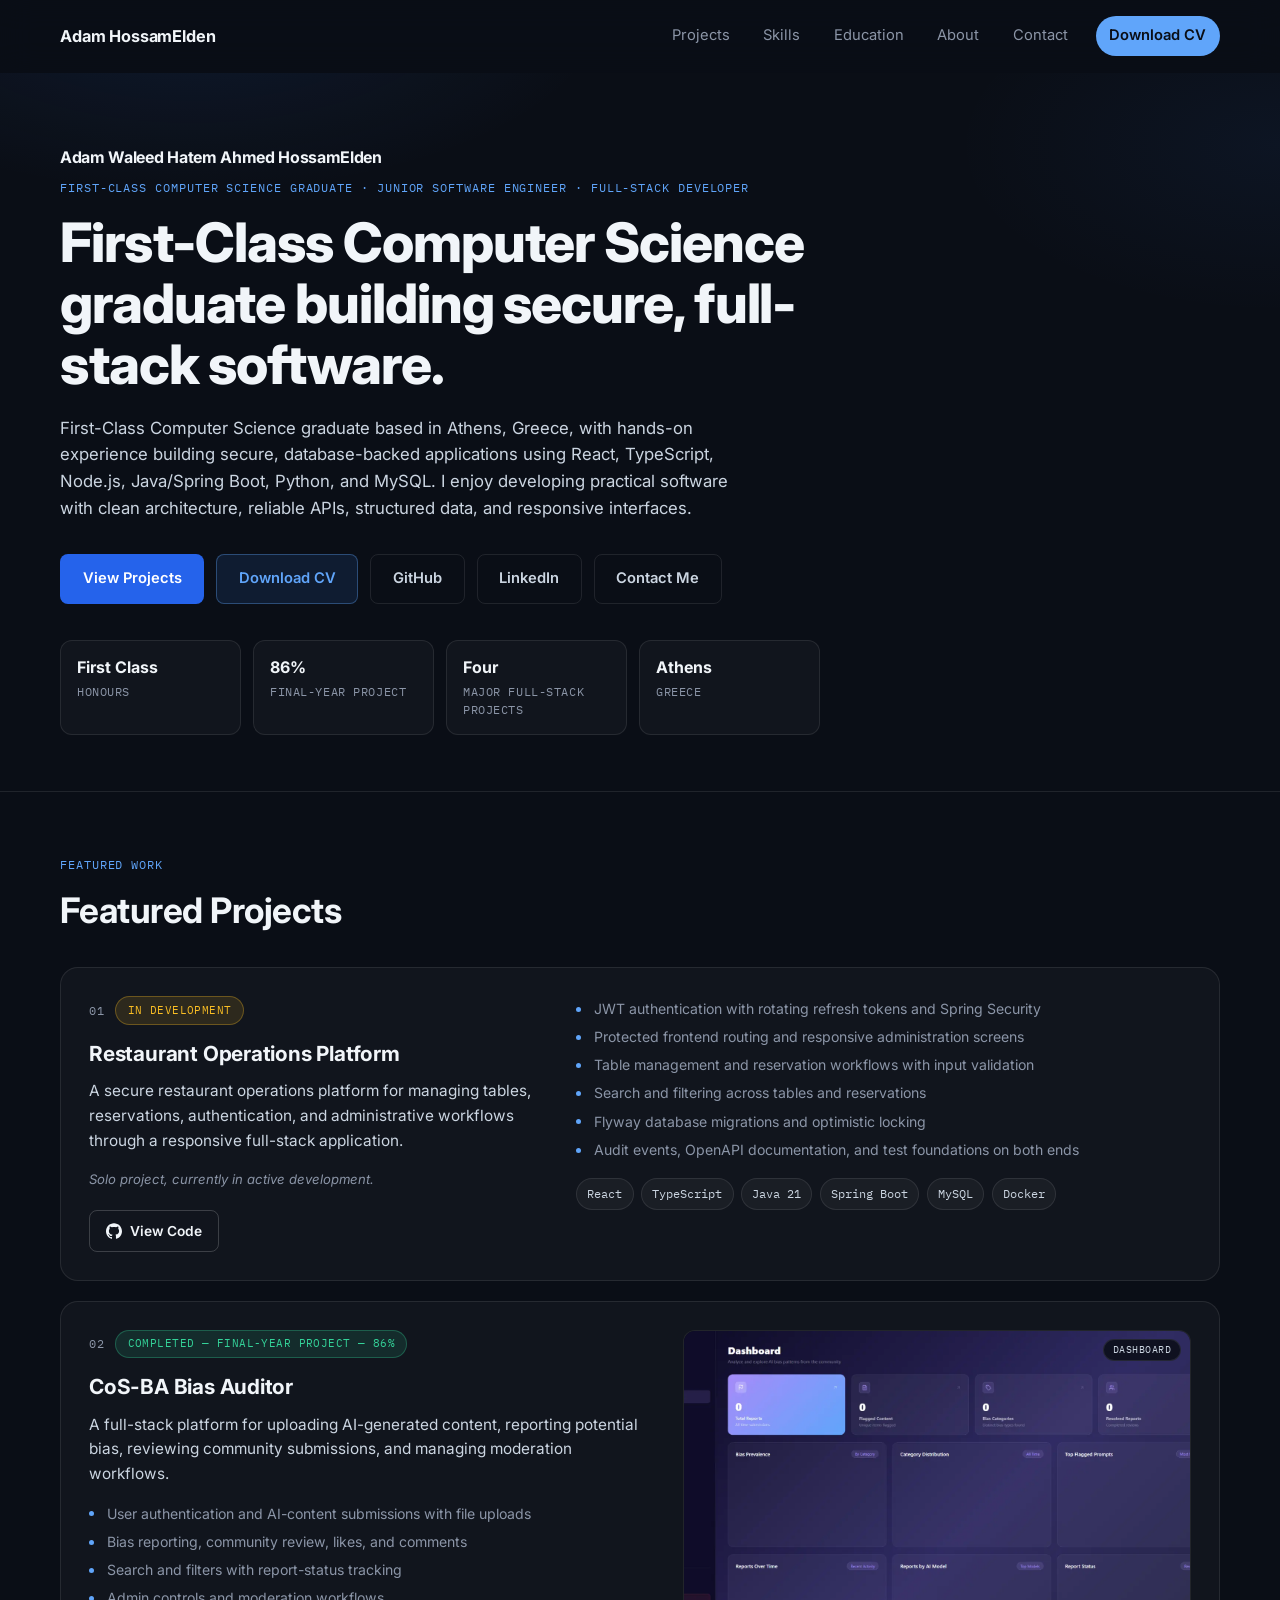
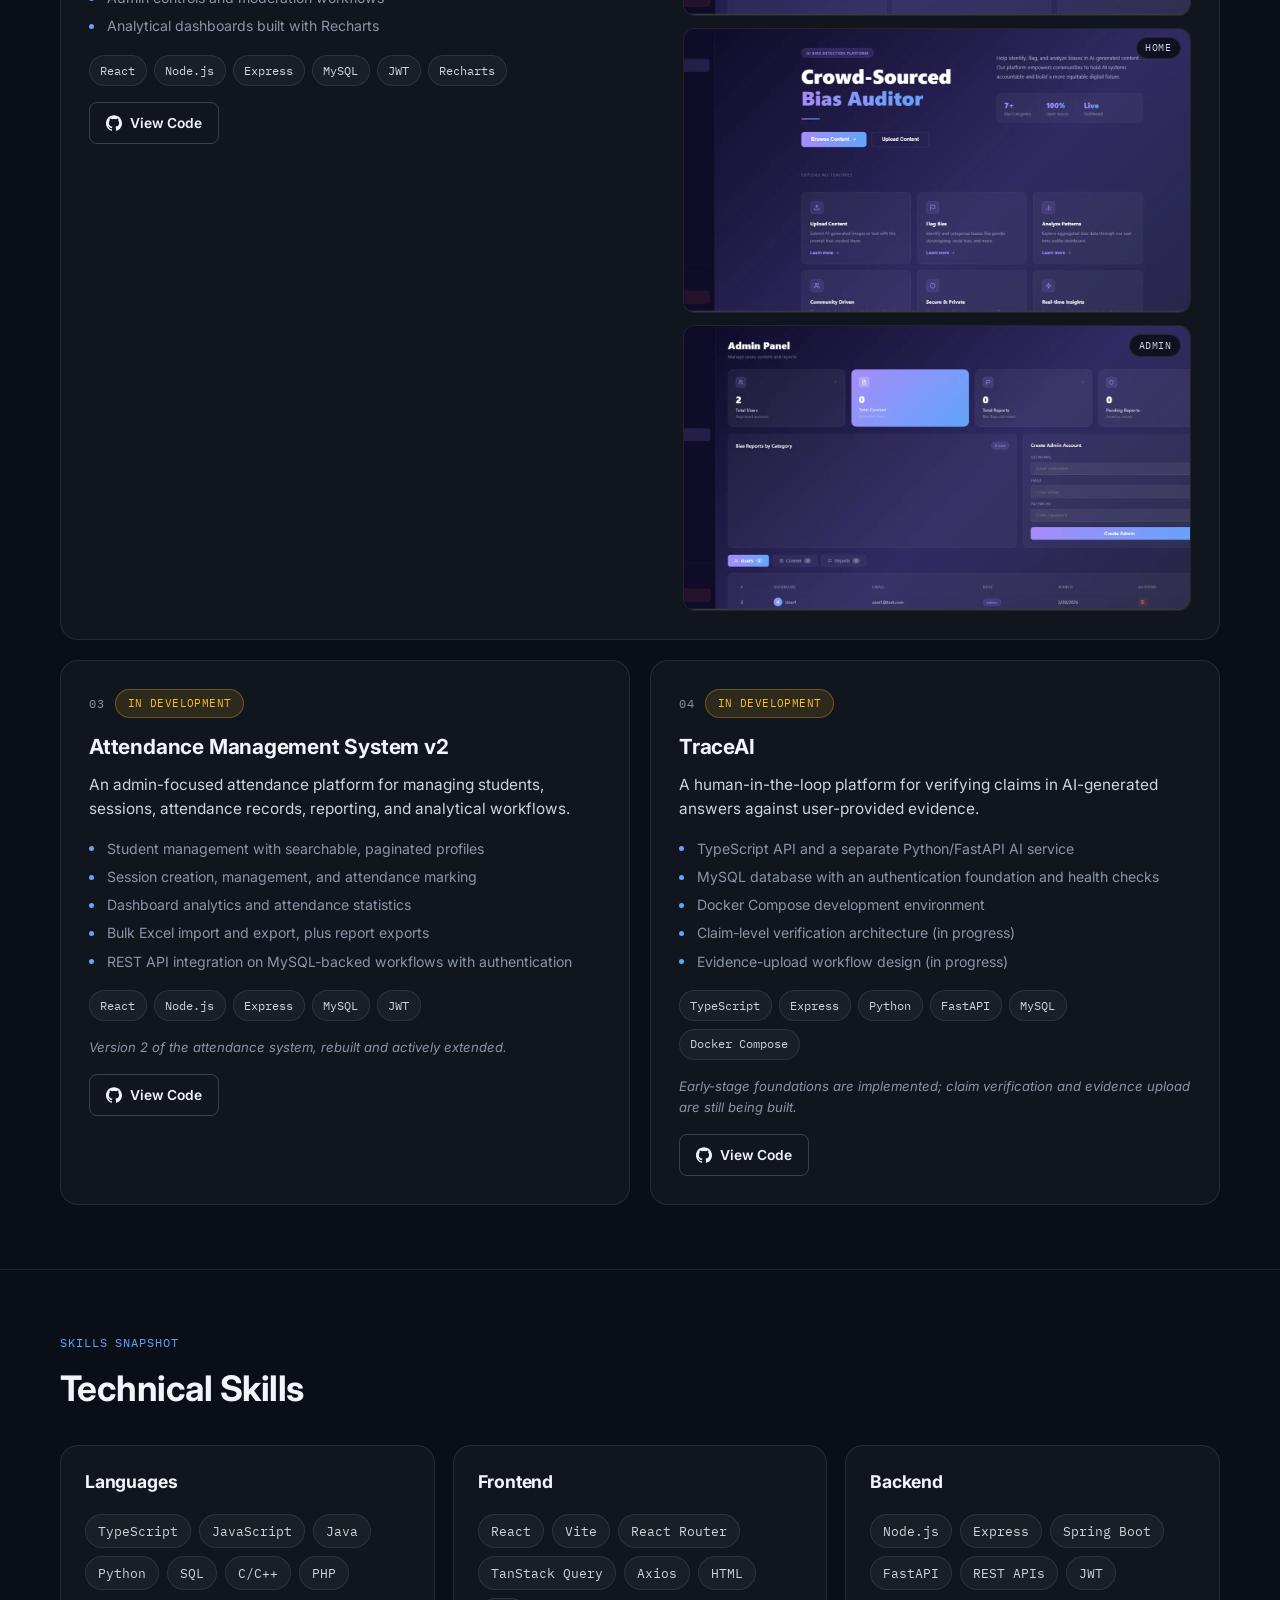
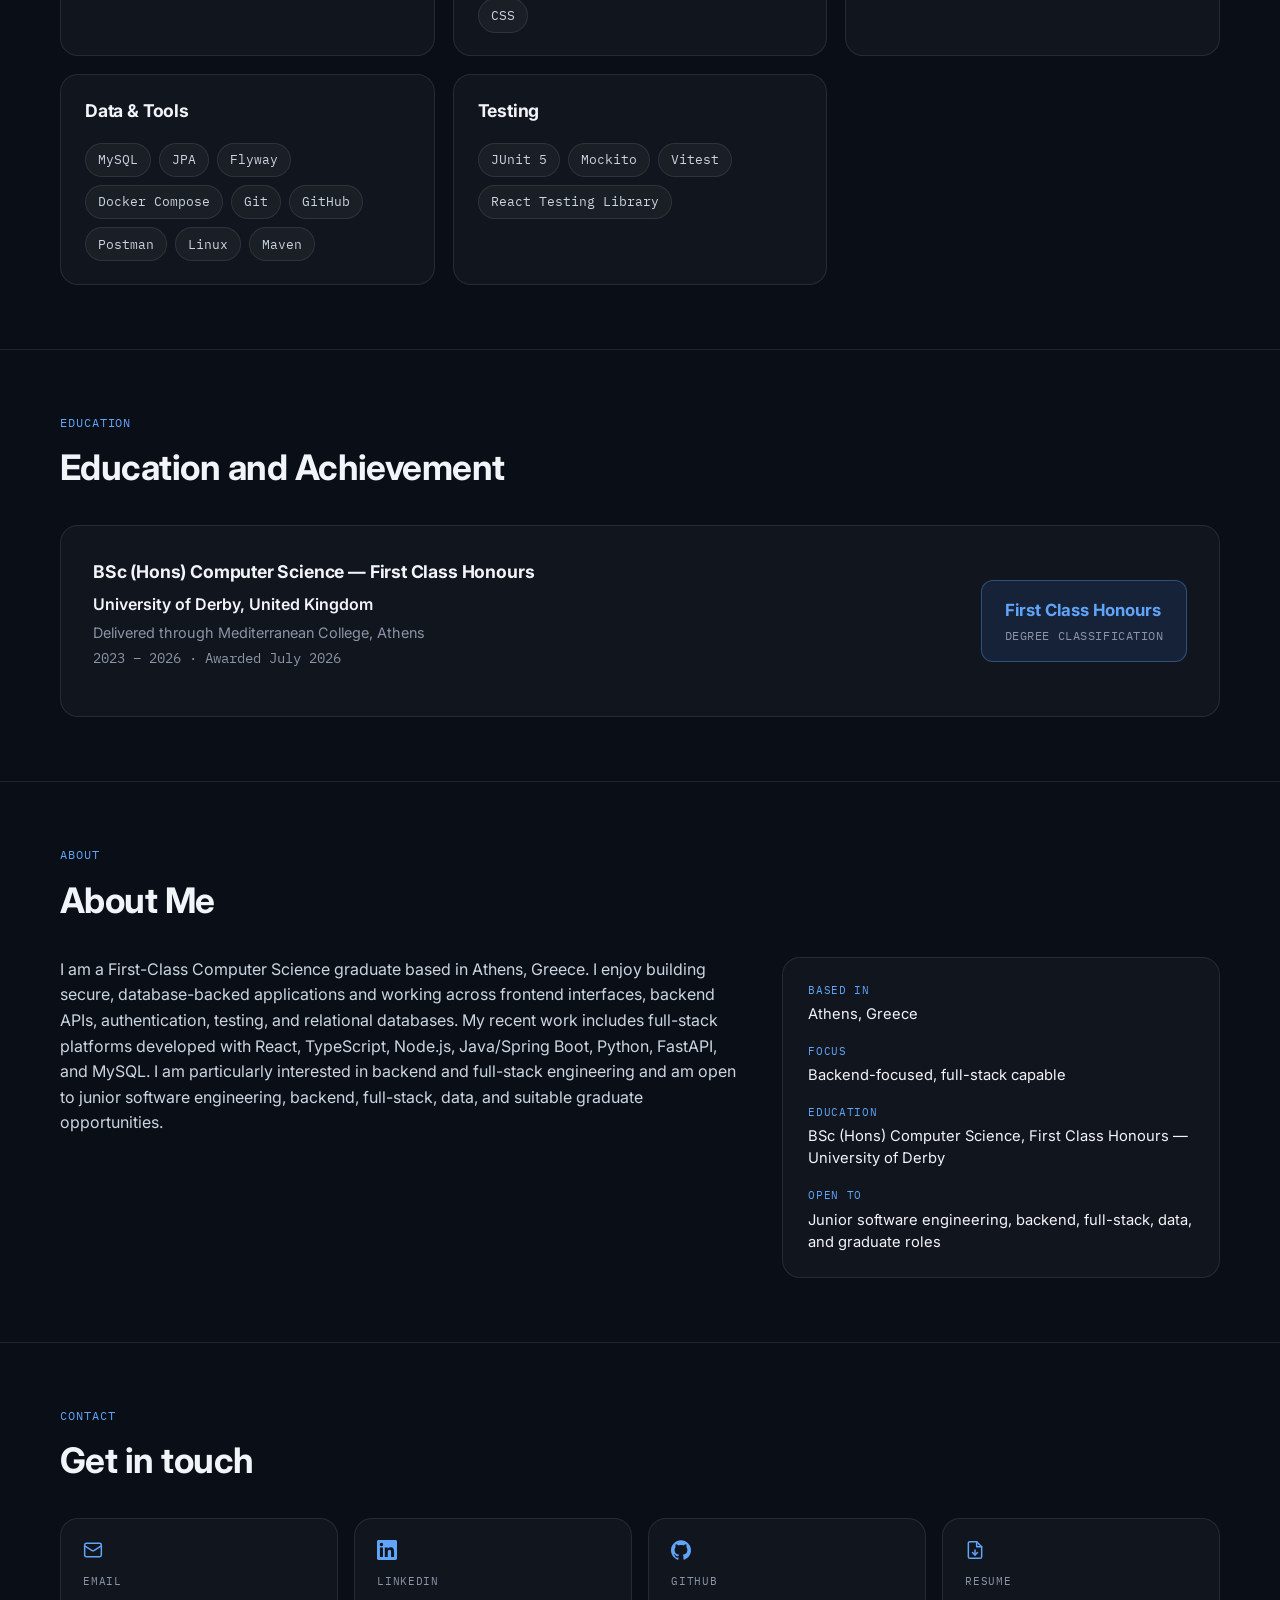
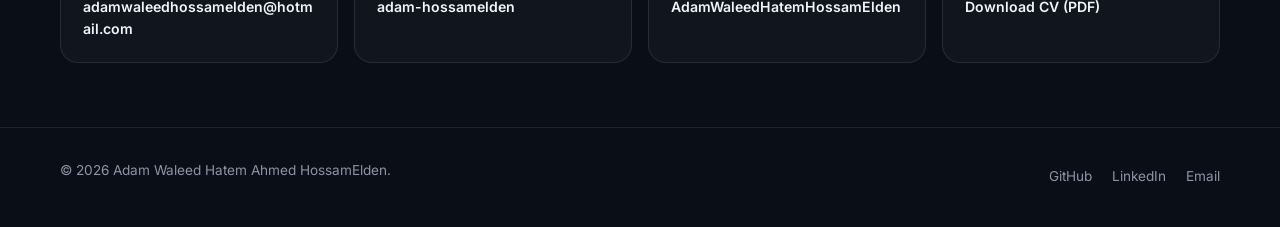
==== commit 93e18094: "feat: redesign portfolio and update project links" ====
--- a/index.html
+++ b/index.html
@@ -3,548 +3,279 @@
   <head>
     <meta charset="UTF-8" />
     <meta name="viewport" content="width=device-width, initial-scale=1.0" />
-    <title>Adam HossamElden | Full-Stack Developer</title>
+    <title>Adam HossamElden | Junior Software Engineer</title>
     <meta
       name="description"
-      content="Adam HossamElden is a Computer Science graduate based in Athens building full-stack web applications with React, Node.js, Express, and MySQL. Open to junior developer roles and graduate internships."
+      content="Portfolio of Adam HossamElden, a First-Class Computer Science graduate and junior software engineer building full-stack and backend applications with React, TypeScript, Node.js, Java, Spring Boot, Python, and MySQL."
     />
+    <link rel="canonical" href="https://adamwaleedhatemhossamelden.github.io/Adam-portfolio/" />
 
     <!-- Open Graph -->
     <meta property="og:type" content="website" />
-    <meta property="og:title" content="Adam HossamElden | Full-Stack Developer" />
-    <meta property="og:description" content="Computer Science graduate based in Athens. Building full-stack applications with React, Node.js, and MySQL. Open to junior roles and graduate internships." />
-    <meta property="og:image" content="images/cosba/dashboard.png" />
+    <meta property="og:title" content="Adam HossamElden | Junior Software Engineer" />
+    <meta property="og:description" content="First-Class Computer Science graduate building secure, full-stack software with React, TypeScript, Node.js, Java/Spring Boot, Python, and MySQL." />
+    <meta property="og:image" content="https://adamwaleedhatemhossamelden.github.io/Adam-portfolio/images/cosba/dashboard.webp" />
     <meta property="og:url" content="https://adamwaleedhatemhossamelden.github.io/Adam-portfolio/" />
 
     <!-- Twitter Card -->
     <meta name="twitter:card" content="summary_large_image" />
-    <meta name="twitter:title" content="Adam HossamElden | Full-Stack Developer" />
-    <meta name="twitter:description" content="Computer Science graduate. Full-stack developer. Open to junior roles and graduate internships." />
-    <meta name="twitter:image" content="images/cosba/dashboard.png" />
-
-    <!-- Theme -->
-    <meta name="theme-color" content="#0d0b1a" />
-
-    <!-- Canonical -->
-    <link rel="canonical" href="https://adamwaleedhatemhossamelden.github.io/Adam-portfolio/" />
+    <meta name="twitter:title" content="Adam HossamElden | Junior Software Engineer" />
+    <meta name="twitter:description" content="First-Class Computer Science graduate building secure, full-stack software with React, TypeScript, Node.js, Java/Spring Boot, Python, and MySQL." />
+    <meta name="twitter:image" content="https://adamwaleedhatemhossamelden.github.io/Adam-portfolio/images/cosba/dashboard.webp" />
+
+    <meta name="theme-color" content="#0a0e16" />
+    <link rel="icon" href="favicon.svg" type="image/svg+xml" />
 
     <link rel="preconnect" href="https://fonts.googleapis.com" />
     <link rel="preconnect" href="https://fonts.gstatic.com" crossorigin />
     <link
-      href="https://fonts.googleapis.com/css2?family=Space+Grotesk:wght@400;500;700&family=IBM+Plex+Mono:wght@400;500&display=swap"
+      href="https://fonts.googleapis.com/css2?family=Inter:wght@400;500;600;700;800&family=IBM+Plex+Mono:wght@400;500&display=swap"
       rel="stylesheet"
     />
     <link rel="stylesheet" href="styles.css" />
+
+    <script type="application/ld+json">
+      {
+        "@context": "https://schema.org",
+        "@type": "Person",
+        "name": "Adam Waleed Hatem Ahmed HossamElden",
+        "jobTitle": "Junior Software Engineer",
+        "url": "https://adamwaleedhatemhossamelden.github.io/Adam-portfolio/",
+        "sameAs": [
+          "https://github.com/AdamWaleedHatemHossamElden",
+          "https://www.linkedin.com/in/adam-hossamelden-83b242403"
+        ],
+        "address": {
+          "@type": "PostalAddress",
+          "addressLocality": "Athens",
+          "addressCountry": "GR"
+        },
+        "alumniOf": {
+          "@type": "CollegeOrUniversity",
+          "name": "University of Derby"
+        }
+      }
+    </script>
   </head>
   <body>
-    <!-- Skip to main content -->
     <a class="skip-link" href="#main-content">Skip to main content</a>
-
-    <div class="cursor-glow" aria-hidden="true"></div>
     <div class="scroll-progress" aria-hidden="true"></div>
-    <div class="grain-overlay" aria-hidden="true"></div>
-
-    <div class="bg-blobs" aria-hidden="true">
-      <div class="blob blob-1"></div>
-      <div class="blob blob-2"></div>
-      <div class="blob blob-3"></div>
-    </div>
-
-    <button class="scroll-top" aria-label="Back to top">↑</button>
-
-    <div class="page-shell">
-      <header class="topbar">
-        <a class="brand" href="#hero" aria-label="Adam HossamElden — back to top">Adam HossamElden</a>
+
+    <header class="topbar">
+      <div class="topbar-inner">
+        <a class="brand" href="#hero">Adam HossamElden</a>
         <nav class="nav" id="main-nav" aria-label="Main navigation">
           <a href="#projects">Projects</a>
           <a href="#skills">Skills</a>
+          <a href="#education">Education</a>
           <a href="#about">About</a>
           <a href="#contact">Contact</a>
+          <a class="nav-cv" href="Adam_HossamElden_CV_2026.pdf" target="_blank" rel="noopener noreferrer">Download CV</a>
         </nav>
         <button
           class="hamburger"
           aria-label="Toggle navigation menu"
           aria-expanded="false"
           aria-controls="main-nav"
+          type="button"
         >
-          <span></span>
-          <span></span>
-          <span></span>
+          <span></span><span></span><span></span>
         </button>
-      </header>
-
-      <main id="main-content">
-        <section class="hero" id="hero" aria-label="Introduction">
-          <div class="hero-copy intro-item" style="--intro-delay: 0.15s">
-            <p class="eyebrow">Computer Science Graduate · Full-Stack Developer · Open to Junior Roles</p>
-            <h1 class="typewriter-target">I build full-stack applications that solve real problems.</h1>
-            <p class="hero-text">
-              I am a Computer Science graduate based in Athens with hands-on experience
-              building full-stack applications using React, Node.js, Express, and MySQL.
-              I care about clean architecture, practical design, and writing code that
-              solves real problems.
+      </div>
+    </header>
+
+    <main id="main-content">
+      <section class="hero" id="hero" aria-label="Introduction">
+        <div class="hero-inner">
+          <p class="hero-name">Adam Waleed Hatem Ahmed HossamElden</p>
+          <p class="eyebrow">First-Class Computer Science Graduate · Junior Software Engineer · Full-Stack Developer</p>
+          <h1>First-Class Computer Science graduate building secure, full-stack software.</h1>
+          <p class="hero-text">
+            First-Class Computer Science graduate based in Athens, Greece, with hands-on experience
+            building secure, database-backed applications using React, TypeScript, Node.js,
+            Java/Spring Boot, Python, and MySQL. I enjoy developing practical software with clean
+            architecture, reliable APIs, structured data, and responsive interfaces.
+          </p>
+
+          <div class="hero-actions">
+            <a class="button button-primary" href="#projects">View Projects</a>
+            <a class="button button-secondary" href="Adam_HossamElden_CV_2026.pdf" target="_blank" rel="noopener noreferrer">Download CV</a>
+            <a class="button button-ghost" href="https://github.com/AdamWaleedHatemHossamElden" target="_blank" rel="noopener noreferrer" aria-label="Visit Adam's GitHub profile (opens in new tab)">GitHub</a>
+            <a class="button button-ghost" href="https://www.linkedin.com/in/adam-hossamelden-83b242403" target="_blank" rel="noopener noreferrer" aria-label="Visit Adam's LinkedIn profile (opens in new tab)">LinkedIn</a>
+            <a class="button button-ghost" href="#contact">Contact Me</a>
+          </div>
+
+          <ul class="hero-stats" aria-label="Key facts">
+            <li><span class="stat-value">First Class</span><span class="stat-label">Honours</span></li>
+            <li><span class="stat-value">86%</span><span class="stat-label">Final-Year Project</span></li>
+            <li><span class="stat-value">Four</span><span class="stat-label">Major Full-Stack Projects</span></li>
+            <li><span class="stat-value">Athens</span><span class="stat-label">Greece</span></li>
+          </ul>
+        </div>
+      </section>
+
+      <section class="section" id="projects" aria-labelledby="projects-heading">
+        <div class="section-heading">
+          <p class="eyebrow">Featured Work</p>
+          <h2 id="projects-heading">Featured Projects</h2>
+        </div>
+        <div class="project-grid" id="project-grid">
+          <!-- Project cards are rendered from the data set in script.js -->
+        </div>
+      </section>
+
+      <section class="section" id="skills" aria-labelledby="skills-heading">
+        <div class="section-heading">
+          <p class="eyebrow">Skills Snapshot</p>
+          <h2 id="skills-heading">Technical Skills</h2>
+        </div>
+        <div class="skills-grid">
+          <div class="skill-panel">
+            <h3>Languages</h3>
+            <ul class="skill-tags">
+              <li>TypeScript</li><li>JavaScript</li><li>Java</li><li>Python</li><li>SQL</li><li>C/C++</li><li>PHP</li>
+            </ul>
+          </div>
+          <div class="skill-panel">
+            <h3>Frontend</h3>
+            <ul class="skill-tags">
+              <li>React</li><li>Vite</li><li>React Router</li><li>TanStack Query</li><li>Axios</li><li>HTML</li><li>CSS</li>
+            </ul>
+          </div>
+          <div class="skill-panel">
+            <h3>Backend</h3>
+            <ul class="skill-tags">
+              <li>Node.js</li><li>Express</li><li>Spring Boot</li><li>FastAPI</li><li>REST APIs</li><li>JWT</li>
+            </ul>
+          </div>
+          <div class="skill-panel">
+            <h3>Data &amp; Tools</h3>
+            <ul class="skill-tags">
+              <li>MySQL</li><li>JPA</li><li>Flyway</li><li>Docker Compose</li><li>Git</li><li>GitHub</li><li>Postman</li><li>Linux</li><li>Maven</li>
+            </ul>
+          </div>
+          <div class="skill-panel">
+            <h3>Testing</h3>
+            <ul class="skill-tags">
+              <li>JUnit 5</li><li>Mockito</li><li>Vitest</li><li>React Testing Library</li>
+            </ul>
+          </div>
+        </div>
+      </section>
+
+      <section class="section" id="education" aria-labelledby="education-heading">
+        <div class="section-heading">
+          <p class="eyebrow">Education</p>
+          <h2 id="education-heading">Education and Achievement</h2>
+        </div>
+        <div class="education-card">
+          <div class="education-main">
+            <h3>BSc (Hons) Computer Science &mdash; First Class Honours</h3>
+            <p class="education-org">University of Derby, United Kingdom</p>
+            <p class="education-note">Delivered through Mediterranean College, Athens</p>
+            <p class="education-dates">2023 &ndash; 2026 · Awarded July 2026</p>
+          </div>
+          <div class="honours-badge">
+            <span class="honours-badge-value">First Class Honours</span>
+            <span class="honours-badge-sub">Degree classification</span>
+          </div>
+        </div>
+      </section>
+
+      <section class="section about-section" id="about" aria-labelledby="about-heading">
+        <div class="section-heading">
+          <p class="eyebrow">About</p>
+          <h2 id="about-heading">About Me</h2>
+        </div>
+        <div class="about-layout">
+          <div class="about-text">
+            <p>
+              I am a First-Class Computer Science graduate based in Athens, Greece. I enjoy building
+              secure, database-backed applications and working across frontend interfaces, backend
+              APIs, authentication, testing, and relational databases. My recent work includes
+              full-stack platforms developed with React, TypeScript, Node.js, Java/Spring Boot,
+              Python, FastAPI, and MySQL. I am particularly interested in backend and full-stack
+              engineering and am open to junior software engineering, backend, full-stack, data, and
+              suitable graduate opportunities.
             </p>
-            <div class="hero-actions">
-              <a class="button button-primary magnetic" href="#projects">View Projects</a>
-              <a class="button button-ghost magnetic" href="#contact">Contact Me</a>
-            </div>
-            <ul class="hero-metrics" aria-label="Key facts">
-              <li>
-                <span class="metric-value" data-count="4" data-suffix="+">4+</span>
-                <span class="metric-label">Full-stack projects built</span>
-              </li>
-              <li>
-                <span class="metric-value" data-count="2026" data-from="2020">2026</span>
-                <span class="metric-label">Academic requirements completed</span>
-              </li>
-              <li>
-                <span class="metric-value">Open</span>
-                <span class="metric-label">To junior roles and internships</span>
-              </li>
-            </ul>
-          </div>
-
-          <aside class="hero-card intro-item" style="--intro-delay: 0.3s" aria-label="Developer profile">
-            <p class="card-label">adam.js</p>
-            <div class="code-block" role="img" aria-label="JavaScript object showing Adam's developer profile">
-              <div class="code-dots" aria-hidden="true">
-                <span></span><span></span><span></span>
-              </div>
-              <pre class="code-body"><code class="code-line" style="--d:0.5s"><span class="ck">const</span> <span class="cv">adam</span> <span class="cp">=</span> <span class="cp">{</span></code>
-<code class="code-line" style="--d:0.7s">  <span class="cg">role</span><span class="cp">:</span>   <span class="cs">"Full-Stack Developer"</span><span class="cp">,</span></code>
-<code class="code-line" style="--d:0.9s">  <span class="cg">status</span><span class="cp">:</span> <span class="cs">"Open to junior roles"</span><span class="cp">,</span></code>
-<code class="code-line" style="--d:1.1s">  <span class="cg">based</span><span class="cp">:</span>  <span class="cs">"Athens, Greece"</span><span class="cp">,</span></code>
-<code class="code-line" style="--d:1.3s">  <span class="cg">stack</span><span class="cp">:</span>  <span class="cp">[</span></code>
-<code class="code-line" style="--d:1.5s">    <span class="cs">"React"</span><span class="cp">,</span> <span class="cs">"Node.js"</span><span class="cp">,</span> <span class="cs">"MySQL"</span></code>
-<code class="code-line" style="--d:1.7s">  <span class="cp">],</span></code>
-<code class="code-line" style="--d:1.9s">  <span class="cg">goal</span><span class="cp">:</span>   <span class="cs">"Junior Software Developer Role"</span></code>
-<code class="code-line" style="--d:2.1s"><span class="cp">}</span></code></pre>
-            </div>
+          </div>
+          <aside class="about-panel" aria-label="Quick facts">
+            <dl class="about-details">
+              <div class="detail-item">
+                <dt>Based in</dt>
+                <dd>Athens, Greece</dd>
+              </div>
+              <div class="detail-item">
+                <dt>Focus</dt>
+                <dd>Backend-focused, full-stack capable</dd>
+              </div>
+              <div class="detail-item">
+                <dt>Education</dt>
+                <dd>BSc (Hons) Computer Science, First Class Honours &mdash; University of Derby</dd>
+              </div>
+              <div class="detail-item">
+                <dt>Open to</dt>
+                <dd>Junior software engineering, backend, full-stack, data, and graduate roles</dd>
+              </div>
+            </dl>
           </aside>
-        </section>
-
-        <section class="section section-highlight" id="projects" aria-labelledby="projects-heading">
-          <div class="section-heading">
-            <p class="eyebrow">Featured Work</p>
-            <h2 id="projects-heading">Projects that show how I think and build</h2>
-          </div>
-
-          <div class="project-grid">
-
-            <!-- 01 — CoS-BA (featured, full-width) -->
-            <article
-              class="project-card project-card-featured project-card-hero stagger-child"
-              aria-label="CoS-BA Bias Auditor — featured project"
-            >
-              <div class="project-hero-inner">
-                <div class="project-hero-main">
-                  <div class="project-meta-row">
-                    <span class="project-number">01</span>
-                    <span class="featured-badge">Featured Project</span>
-                  </div>
-                  <h3>CoS-BA Bias Auditor</h3>
-                  <p>
-                    A full-stack bias-auditing platform where users upload AI-generated content,
-                    report bias, and review community submissions through dashboards and admin
-                    moderation tools built end-to-end.
-                  </p>
-                  <ul class="feature-highlights" aria-label="Key features">
-                    <li>Community bias reporting with media uploads via Multer</li>
-                    <li>Admin moderation dashboard with Recharts analytics</li>
-                    <li>JWT authentication with role-based access control</li>
-                    <li>REST API with structured MySQL data layer</li>
-                  </ul>
-                  <ul class="tag-list" aria-label="Technologies used">
-                    <li>React</li>
-                    <li>Vite</li>
-                    <li>Node.js</li>
-                    <li>Express</li>
-                    <li>MySQL</li>
-                    <li>JWT</li>
-                    <li>Recharts</li>
-                  </ul>
-                  <div class="project-links">
-                    <a
-                      href="https://github.com/AdamWaleedHatemHossamElden/cosba-bias-auditor"
-                      target="_blank"
-                      rel="noopener noreferrer"
-                      class="github-btn"
-                      aria-label="View CoS-BA Bias Auditor source code on GitHub (opens in new tab)"
-                    >
-                      <svg width="16" height="16" viewBox="0 0 24 24" fill="currentColor" aria-hidden="true"><path d="M12 .297c-6.63 0-12 5.373-12 12 0 5.303 3.438 9.8 8.205 11.385.6.113.82-.258.82-.577 0-.285-.01-1.04-.015-2.04-3.338.724-4.042-1.61-4.042-1.61C4.422 18.07 3.633 17.7 3.633 17.7c-1.087-.744.084-.729.084-.729 1.205.084 1.838 1.236 1.838 1.236 1.07 1.835 2.809 1.305 3.495.998.108-.776.417-1.305.76-1.605-2.665-.3-5.466-1.332-5.466-5.93 0-1.31.465-2.38 1.235-3.22-.135-.303-.54-1.523.105-3.176 0 0 1.005-.322 3.3 1.23.96-.267 1.98-.399 3-.405 1.02.006 2.04.138 3 .405 2.28-1.552 3.285-1.23 3.285-1.23.645 1.653.24 2.873.12 3.176.765.84 1.23 1.91 1.23 3.22 0 4.61-2.805 5.625-5.475 5.92.42.36.81 1.096.81 2.22 0 1.606-.015 2.896-.015 3.286 0 .315.21.69.825.57C20.565 22.092 24 17.592 24 12.297c0-6.627-5.373-12-12-12"/></svg>
-                      View Code
-                    </a>
-                  </div>
-                </div>
-                <div class="project-hero-aside">
-                  <div class="project-screenshot-gallery" aria-label="CoS-BA screenshots">
-                    <button
-                      class="project-preview project-preview-has-img project-preview-large"
-                      type="button"
-                      data-img-src="images/cosba/dashboard.png"
-                      data-img-alt="CoS-BA dashboard showing report analytics, charts, categories, and model statistics"
-                      aria-label="View full-size CoS-BA dashboard screenshot"
-                    >
-                      <span class="project-preview-label">Dashboard</span>
-                      <span class="project-preview-bar" aria-hidden="true"></span>
-                      <img
-                        src="images/cosba/dashboard.png"
-                        alt="CoS-BA dashboard showing report analytics, charts, categories, and model statistics"
-                        loading="lazy"
-                        class="project-preview-img"
-                      />
-                    </button>
-                    <div class="project-preview-row">
-                      <button
-                        class="project-preview project-preview-has-img"
-                        type="button"
-                        data-img-src="images/cosba/home.png"
-                        data-img-alt="CoS-BA home page showing the main community content feed"
-                        aria-label="View full-size CoS-BA home page screenshot"
-                      >
-                        <span class="project-preview-label">Home</span>
-                        <span class="project-preview-bar" aria-hidden="true"></span>
-                        <img
-                          src="images/cosba/home.png"
-                          alt="CoS-BA home page showing the main community content feed"
-                          loading="lazy"
-                          class="project-preview-img"
-                        />
-                      </button>
-                      <button
-                        class="project-preview project-preview-has-img"
-                        type="button"
-                        data-img-src="images/cosba/admin.png"
-                        data-img-alt="CoS-BA admin panel for managing users, content, reports, and report statuses"
-                        aria-label="View full-size CoS-BA admin screenshot"
-                      >
-                        <span class="project-preview-label">Admin</span>
-                        <span class="project-preview-bar" aria-hidden="true"></span>
-                        <img
-                          src="images/cosba/admin.png"
-                          alt="CoS-BA admin panel for managing users, content, reports, and report statuses"
-                          loading="lazy"
-                          class="project-preview-img"
-                        />
-                      </button>
-                    </div>
-                  </div>
-                  <p class="project-type-note">Individual project - Full-stack web application</p>
-                </div>
-              </div>
-            </article>
-
-            <!-- 02 — Attendance -->
-            <article class="project-card stagger-child">
-              <div class="project-number">02</div>
-              <h3>Attendance Management System</h3>
-              <p>
-                A full-stack attendance platform for managing students, records,
-                and daily attendance workflows through a structured web interface.
-              </p>
-              <ul class="feature-highlights" aria-label="Key features">
-                <li>Student and teacher record management</li>
-                <li>Daily attendance tracking and reporting</li>
-                <li>RESTful API with structured data flow</li>
-              </ul>
-              <ul class="tag-list" aria-label="Technologies used">
-                <li>React</li>
-                <li>Node.js</li>
-                <li>MySQL</li>
-                <li>REST API</li>
-              </ul>
-              <div class="project-links">
-                <a
-                  href="https://github.com/AdamWaleedHatemHossamElden/attendance-system"
-                  target="_blank"
-                  rel="noopener noreferrer"
-                  class="github-btn"
-                  aria-label="View Attendance System source code on GitHub (opens in new tab)"
-                >
-                  <svg width="16" height="16" viewBox="0 0 24 24" fill="currentColor" aria-hidden="true"><path d="M12 .297c-6.63 0-12 5.373-12 12 0 5.303 3.438 9.8 8.205 11.385.6.113.82-.258.82-.577 0-.285-.01-1.04-.015-2.04-3.338.724-4.042-1.61-4.042-1.61C4.422 18.07 3.633 17.7 3.633 17.7c-1.087-.744.084-.729.084-.729 1.205.084 1.838 1.236 1.838 1.236 1.07 1.835 2.809 1.305 3.495.998.108-.776.417-1.305.76-1.605-2.665-.3-5.466-1.332-5.466-5.93 0-1.31.465-2.38 1.235-3.22-.135-.303-.54-1.523.105-3.176 0 0 1.005-.322 3.3 1.23.96-.267 1.98-.399 3-.405 1.02.006 2.04.138 3 .405 2.28-1.552 3.285-1.23 3.285-1.23.645 1.653.24 2.873.12 3.176.765.84 1.23 1.91 1.23 3.22 0 4.61-2.805 5.625-5.475 5.92.42.36.81 1.096.81 2.22 0 1.606-.015 2.896-.015 3.286 0 .315.21.69.825.57C20.565 22.092 24 17.592 24 12.297c0-6.627-5.373-12-12-12"/></svg>
-                  View Code
-                </a>
-              </div>
-            </article>
-
-            <!-- 03 — Restaurant -->
-            <article class="project-card stagger-child">
-              <div class="project-number">03</div>
-              <h3>Restaurant Management System</h3>
-              <p>
-                A restaurant operations system built to support management tasks,
-                backend logic, and API testing for a more organised service workflow.
-              </p>
-              <ul class="feature-highlights" aria-label="Key features">
-                <li>Menu and order management backend</li>
-                <li>REST API design and Postman testing</li>
-                <li>MySQL relational database schema</li>
-              </ul>
-              <ul class="tag-list" aria-label="Technologies used">
-                <li>Java</li>
-                <li>MySQL</li>
-                <li>API Testing</li>
-                <li>Management System</li>
-              </ul>
-              <div class="project-links">
-                <a
-                  href="https://github.com/7alibNibo/Restaurant-Management-System"
-                  target="_blank"
-                  rel="noopener noreferrer"
-                  class="github-btn"
-                  aria-label="View Restaurant Management System source code on GitHub (opens in new tab)"
-                >
-                  <svg width="16" height="16" viewBox="0 0 24 24" fill="currentColor" aria-hidden="true"><path d="M12 .297c-6.63 0-12 5.373-12 12 0 5.303 3.438 9.8 8.205 11.385.6.113.82-.258.82-.577 0-.285-.01-1.04-.015-2.04-3.338.724-4.042-1.61-4.042-1.61C4.422 18.07 3.633 17.7 3.633 17.7c-1.087-.744.084-.729.084-.729 1.205.084 1.838 1.236 1.838 1.236 1.07 1.835 2.809 1.305 3.495.998.108-.776.417-1.305.76-1.605-2.665-.3-5.466-1.332-5.466-5.93 0-1.31.465-2.38 1.235-3.22-.135-.303-.54-1.523.105-3.176 0 0 1.005-.322 3.3 1.23.96-.267 1.98-.399 3-.405 1.02.006 2.04.138 3 .405 2.28-1.552 3.285-1.23 3.285-1.23.645 1.653.24 2.873.12 3.176.765.84 1.23 1.91 1.23 3.22 0 4.61-2.805 5.625-5.475 5.92.42.36.81 1.096.81 2.22 0 1.606-.015 2.896-.015 3.286 0 .315.21.69.825.57C20.565 22.092 24 17.592 24 12.297c0-6.627-5.373-12-12-12"/></svg>
-                  View Code
-                </a>
-              </div>
-            </article>
-
-            <!-- 04 — Library (centred in final row) -->
-            <article class="project-card project-card-library stagger-child">
-              <div class="project-number">04</div>
-              <h3>Library Management System</h3>
-              <p>
-                A library web application to manage books, borrowing, and core
-                library operations with a clean interface and organised app structure.
-              </p>
-              <ul class="feature-highlights" aria-label="Key features">
-                <li>Book catalogue and borrowing workflows</li>
-                <li>React SPA with component-based architecture</li>
-                <li>REST API integration and state management</li>
-              </ul>
-              <ul class="tag-list" aria-label="Technologies used">
-                <li>React</li>
-                <li>Node.js</li>
-                <li>JavaScript</li>
-                <li>Web App</li>
-              </ul>
-              <div class="project-links">
-                <a
-                  href="https://github.com/AdamWaleedHatemHossamElden/react-library-app"
-                  target="_blank"
-                  rel="noopener noreferrer"
-                  class="github-btn"
-                  aria-label="View Library App source code on GitHub (opens in new tab)"
-                >
-                  <svg width="16" height="16" viewBox="0 0 24 24" fill="currentColor" aria-hidden="true"><path d="M12 .297c-6.63 0-12 5.373-12 12 0 5.303 3.438 9.8 8.205 11.385.6.113.82-.258.82-.577 0-.285-.01-1.04-.015-2.04-3.338.724-4.042-1.61-4.042-1.61C4.422 18.07 3.633 17.7 3.633 17.7c-1.087-.744.084-.729.084-.729 1.205.084 1.838 1.236 1.838 1.236 1.07 1.835 2.809 1.305 3.495.998.108-.776.417-1.305.76-1.605-2.665-.3-5.466-1.332-5.466-5.93 0-1.31.465-2.38 1.235-3.22-.135-.303-.54-1.523.105-3.176 0 0 1.005-.322 3.3 1.23.96-.267 1.98-.399 3-.405 1.02.006 2.04.138 3 .405 2.28-1.552 3.285-1.23 3.285-1.23.645 1.653.24 2.873.12 3.176.765.84 1.23 1.91 1.23 3.22 0 4.61-2.805 5.625-5.475 5.92.42.36.81 1.096.81 2.22 0 1.606-.015 2.896-.015 3.286 0 .315.21.69.825.57C20.565 22.092 24 17.592 24 12.297c0-6.627-5.373-12-12-12"/></svg>
-                  View Code
-                </a>
-              </div>
-            </article>
-
-          </div>
-        </section>
-
-        <section class="section" id="skills" aria-labelledby="skills-heading">
-          <div class="section-heading">
-            <p class="eyebrow">Skills Snapshot</p>
-            <h2 id="skills-heading">Technical skills and technologies</h2>
-          </div>
-
-          <div class="skills-layout">
-            <div class="skill-panel">
-              <h3>Frontend</h3>
-              <div class="skill-tags">
-                <span>HTML</span>
-                <span>CSS</span>
-                <span>JavaScript</span>
-                <span>React</span>
-                <span>Vite</span>
-                <span>React Router</span>
-                <span>Axios</span>
-                <span>Recharts</span>
-                <span>Responsive Design</span>
-              </div>
-            </div>
-            <div class="skill-panel">
-              <h3>Backend</h3>
-              <div class="skill-tags">
-                <span>Node.js</span>
-                <span>Express</span>
-                <span>REST APIs</span>
-                <span>JWT Authentication</span>
-                <span>MySQL</span>
-                <span>Multer</span>
-                <span>dotenv</span>
-              </div>
-            </div>
-            <div class="skill-panel">
-              <h3>Programming &amp; CS</h3>
-              <div class="skill-tags">
-                <span>Java</span>
-                <span>Python</span>
-                <span>C/C++</span>
-                <span>Object-Oriented Programming</span>
-                <span>Data Structures</span>
-                <span>Algorithms</span>
-                <span>Debugging</span>
-              </div>
-            </div>
-            <div class="skill-panel">
-              <h3>Tools &amp; Platforms</h3>
-              <div class="skill-tags">
-                <span>Git</span>
-                <span>GitHub</span>
-                <span>Postman</span>
-                <span>Linux</span>
-                <span>VS Code</span>
-                <span>npm</span>
-                <span>API Testing</span>
-                <span>Software Testing</span>
-              </div>
-            </div>
-            <div class="skill-panel skill-panel-learning">
-              <h3>Currently Learning</h3>
-              <div class="skill-tags skill-tags-learning">
-                <span>TypeScript</span>
-                <span>Backend Architecture</span>
-                <span>API Design</span>
-                <span>Deployment</span>
-              </div>
-            </div>
-          </div>
-        </section>
-
-        <section class="section about-section" id="about" aria-labelledby="about-heading">
-          <div class="section-heading">
-            <p class="eyebrow">About Me</p>
-            <h2 id="about-heading">Why I care about software</h2>
-          </div>
-          <div class="about-layout">
-            <div class="about-text">
-              <p>
-                I am a Computer Science graduate based in Athens, Greece. I completed the academic
-                requirements for a BSc (Hons) Computer Science awarded by the University of Derby
-                and taught at Mediterranean College, Athens. My official digital degree is expected
-                in July 2026.
-              </p>
-              <p>
-                My recent work has focused on full-stack applications such as CoS-BA and management
-                systems built with React, Node.js, Express, MySQL, Java, and REST APIs. I enjoy
-                solving practical problems, building structured applications, and improving through
-                hands-on development.
-              </p>
-              <p>
-                I am currently looking for junior software development, full-stack, frontend,
-                backend, graduate internship, software testing, and suitable entry-level technology
-                opportunities where I can contribute while continuing to grow professionally.
-              </p>
-            </div>
-            <aside class="about-panel" aria-label="Personal details">
-              <dl class="about-details">
-                <div class="detail-item">
-                  <dt>Based in</dt>
-                  <dd>Athens, Greece</dd>
-                </div>
-                <div class="detail-item">
-                  <dt>Education</dt>
-                  <dd>
-                    BSc (Hons) Computer Science — University of Derby
-                    <br /><span class="detail-note">Taught at Mediterranean College, Athens</span>
-                  </dd>
-                </div>
-                <div class="detail-item">
-                  <dt>Focus</dt>
-                  <dd>Full-stack development</dd>
-                </div>
-                <div class="detail-item">
-                  <dt>Availability</dt>
-                  <dd>Open to junior roles &amp; graduate internships</dd>
-                </div>
-              </dl>
-            </aside>
-          </div>
-        </section>
-
-        <section class="section contact-section" id="contact" aria-labelledby="contact-heading">
-          <div class="section-heading">
-            <p class="eyebrow">Contact</p>
-            <h2 id="contact-heading">Let's build something useful</h2>
-          </div>
-          <div class="contact-card">
-            <p class="contact-intro">
-              I have recently completed the academic requirements for my degree and I am actively
-              looking for junior software development, full-stack, frontend, backend, graduate
-              internship, software testing, and suitable entry-level technology opportunities.
-              Feel free to contact me about a role, project, or professional connection.
-            </p>
-            <div class="contact-grid">
-              <a
-                href="mailto:adamwaleedhossamelden@hotmail.com"
-                class="contact-item"
-                aria-label="Send email to adamwaleedhossamelden@hotmail.com"
-              >
-                <span class="contact-item-icon">
-                  <svg width="22" height="22" viewBox="0 0 24 24" fill="none" stroke="currentColor" stroke-width="1.8" stroke-linecap="round" stroke-linejoin="round" aria-hidden="true"><rect x="2" y="4" width="20" height="16" rx="2"/><path d="m22 7-8.97 5.7a1.94 1.94 0 0 1-2.06 0L2 7"/></svg>
-                </span>
-                <span class="contact-item-label">Email</span>
-                <span class="contact-item-value">adamwaleedhossamelden@hotmail.com</span>
-                <span class="contact-item-arrow" aria-hidden="true">→</span>
-              </a>
-              <a
-                href="https://www.linkedin.com/in/adam-hossamelden-83b242403"
-                target="_blank"
-                rel="noopener noreferrer"
-                class="contact-item"
-                aria-label="View LinkedIn profile (opens in new tab)"
-              >
-                <span class="contact-item-icon">
-                  <svg width="22" height="22" viewBox="0 0 24 24" fill="currentColor" aria-hidden="true"><path d="M20.447 20.452h-3.554v-5.569c0-1.328-.027-3.037-1.852-3.037-1.853 0-2.136 1.445-2.136 2.939v5.667H9.351V9h3.414v1.561h.046c.477-.9 1.637-1.85 3.37-1.85 3.601 0 4.267 2.37 4.267 5.455v6.286zM5.337 7.433a2.062 2.062 0 01-2.063-2.065 2.064 2.064 0 112.063 2.065zm1.782 13.019H3.555V9h3.564v11.452zM22.225 0H1.771C.792 0 0 .774 0 1.729v20.542C0 23.227.792 24 1.771 24h20.451C23.2 24 24 23.227 24 22.271V1.729C24 .774 23.2 0 22.222 0h.003z"/></svg>
-                </span>
-                <span class="contact-item-label">LinkedIn</span>
-                <span class="contact-item-value">adam-hossamelden</span>
-                <span class="contact-item-arrow" aria-hidden="true">→</span>
-              </a>
-              <a
-                href="https://github.com/AdamWaleedHatemHossamElden"
-                target="_blank"
-                rel="noopener noreferrer"
-                class="contact-item"
-                aria-label="View GitHub profile (opens in new tab)"
-              >
-                <span class="contact-item-icon">
-                  <svg width="22" height="22" viewBox="0 0 24 24" fill="currentColor" aria-hidden="true"><path d="M12 .297c-6.63 0-12 5.373-12 12 0 5.303 3.438 9.8 8.205 11.385.6.113.82-.258.82-.577 0-.285-.01-1.04-.015-2.04-3.338.724-4.042-1.61-4.042-1.61C4.422 18.07 3.633 17.7 3.633 17.7c-1.087-.744.084-.729.084-.729 1.205.084 1.838 1.236 1.838 1.236 1.07 1.835 2.809 1.305 3.495.998.108-.776.417-1.305.76-1.605-2.665-.3-5.466-1.332-5.466-5.93 0-1.31.465-2.38 1.235-3.22-.135-.303-.54-1.523.105-3.176 0 0 1.005-.322 3.3 1.23.96-.267 1.98-.399 3-.405 1.02.006 2.04.138 3 .405 2.28-1.552 3.285-1.23 3.285-1.23.645 1.653.24 2.873.12 3.176.765.84 1.23 1.91 1.23 3.22 0 4.61-2.805 5.625-5.475 5.92.42.36.81 1.096.81 2.22 0 1.606-.015 2.896-.015 3.286 0 .315.21.69.825.57C20.565 22.092 24 17.592 24 12.297c0-6.627-5.373-12-12-12"/></svg>
-                </span>
-                <span class="contact-item-label">GitHub</span>
-                <span class="contact-item-value">AdamWaleedHatemHossamElden</span>
-                <span class="contact-item-arrow" aria-hidden="true">→</span>
- 
-              </a>
-              <a
-                href="AdamHossamEldenCV.pdf"
-                target="_blank"
-                rel="noopener noreferrer"
-                class="contact-item"
-                aria-label="Download CV as PDF (opens in new tab)"
-              >
-                <span class="contact-item-icon">
-                  <svg width="22" height="22" viewBox="0 0 24 24" fill="none" stroke="currentColor" stroke-width="1.8" stroke-linecap="round" stroke-linejoin="round" aria-hidden="true"><path d="M14 2H6a2 2 0 0 0-2 2v16a2 2 0 0 0 2 2h12a2 2 0 0 0 2-2V8z"/><polyline points="14 2 14 8 20 8"/><line x1="12" y1="12" x2="12" y2="18"/><polyline points="9 15 12 18 15 15"/></svg>
-                </span>
-                <span class="contact-item-label">Resume</span>
-                <span class="contact-item-value">Download PDF</span>
-                <span class="contact-item-arrow" aria-hidden="true">&rarr;</span>
-              </a>
-            </div>
-          </div>
-        </section>
-      </main>
-    </div>
-
-    <!-- Screenshot lightbox -->
-    <dialog
-      class="img-modal"
-      id="img-modal"
-      aria-modal="true"
-      aria-label="CoS-BA screenshot full view"
-    >
+        </div>
+      </section>
+
+      <section class="section contact-section" id="contact" aria-labelledby="contact-heading">
+        <div class="section-heading">
+          <p class="eyebrow">Contact</p>
+          <h2 id="contact-heading">Get in touch</h2>
+        </div>
+        <div class="contact-grid">
+          <a href="mailto:adamwaleedhossamelden@hotmail.com" class="contact-item" aria-label="Send email to adamwaleedhossamelden@hotmail.com">
+            <span class="contact-item-icon" aria-hidden="true">
+              <svg width="20" height="20" viewBox="0 0 24 24" fill="none" stroke="currentColor" stroke-width="1.8" stroke-linecap="round" stroke-linejoin="round"><rect x="2" y="4" width="20" height="16" rx="2"/><path d="m22 7-8.97 5.7a1.94 1.94 0 0 1-2.06 0L2 7"/></svg>
+            </span>
+            <span class="contact-item-label">Email</span>
+            <span class="contact-item-value">adamwaleedhossamelden@hotmail.com</span>
+          </a>
+          <a href="https://www.linkedin.com/in/adam-hossamelden-83b242403" target="_blank" rel="noopener noreferrer" class="contact-item" aria-label="View LinkedIn profile (opens in new tab)">
+            <span class="contact-item-icon" aria-hidden="true">
+              <svg width="20" height="20" viewBox="0 0 24 24" fill="currentColor"><path d="M20.447 20.452h-3.554v-5.569c0-1.328-.027-3.037-1.852-3.037-1.853 0-2.136 1.445-2.136 2.939v5.667H9.351V9h3.414v1.561h.046c.477-.9 1.637-1.85 3.37-1.85 3.601 0 4.267 2.37 4.267 5.455v6.286zM5.337 7.433a2.062 2.062 0 01-2.063-2.065 2.064 2.064 0 112.063 2.065zm1.782 13.019H3.555V9h3.564v11.452zM22.225 0H1.771C.792 0 0 .774 0 1.729v20.542C0 23.227.792 24 1.771 24h20.451C23.2 24 24 23.227 24 22.271V1.729C24 .774 23.2 0 22.222 0h.003z"/></svg>
+            </span>
+            <span class="contact-item-label">LinkedIn</span>
+            <span class="contact-item-value">adam-hossamelden</span>
+          </a>
+          <a href="https://github.com/AdamWaleedHatemHossamElden" target="_blank" rel="noopener noreferrer" class="contact-item" aria-label="View GitHub profile (opens in new tab)">
+            <span class="contact-item-icon" aria-hidden="true">
+              <svg width="20" height="20" viewBox="0 0 24 24" fill="currentColor"><path d="M12 .297c-6.63 0-12 5.373-12 12 0 5.303 3.438 9.8 8.205 11.385.6.113.82-.258.82-.577 0-.285-.01-1.04-.015-2.04-3.338.724-4.042-1.61-4.042-1.61C4.422 18.07 3.633 17.7 3.633 17.7c-1.087-.744.084-.729.084-.729 1.205.084 1.838 1.236 1.838 1.236 1.07 1.835 2.809 1.305 3.495.998.108-.776.417-1.305.76-1.605-2.665-.3-5.466-1.332-5.466-5.93 0-1.31.465-2.38 1.235-3.22-.135-.303-.54-1.523.105-3.176 0 0 1.005-.322 3.3 1.23.96-.267 1.98-.399 3-.405 1.02.006 2.04.138 3 .405 2.28-1.552 3.285-1.23 3.285-1.23.645 1.653.24 2.873.12 3.176.765.84 1.23 1.91 1.23 3.22 0 4.61-2.805 5.625-5.475 5.92.42.36.81 1.096.81 2.22 0 1.606-.015 2.896-.015 3.286 0 .315.21.69.825.57C20.565 22.092 24 17.592 24 12.297c0-6.627-5.373-12-12-12"/></svg>
+            </span>
+            <span class="contact-item-label">GitHub</span>
+            <span class="contact-item-value">AdamWaleedHatemHossamElden</span>
+          </a>
+          <a href="Adam_HossamElden_CV_2026.pdf" target="_blank" rel="noopener noreferrer" class="contact-item" aria-label="Download CV as PDF (opens in new tab)">
+            <span class="contact-item-icon" aria-hidden="true">
+              <svg width="20" height="20" viewBox="0 0 24 24" fill="none" stroke="currentColor" stroke-width="1.8" stroke-linecap="round" stroke-linejoin="round"><path d="M14 2H6a2 2 0 0 0-2 2v16a2 2 0 0 0 2 2h12a2 2 0 0 0 2-2V8z"/><polyline points="14 2 14 8 20 8"/><line x1="12" y1="12" x2="12" y2="18"/><polyline points="9 15 12 18 15 15"/></svg>
+            </span>
+            <span class="contact-item-label">Resume</span>
+            <span class="contact-item-value">Download CV (PDF)</span>
+          </a>
+        </div>
+      </section>
+    </main>
+
+    <footer class="site-footer">
+      <div class="footer-inner">
+        <p>&copy; <span id="footer-year">2026</span> Adam Waleed Hatem Ahmed HossamElden.</p>
+        <div class="footer-links">
+          <a href="https://github.com/AdamWaleedHatemHossamElden" target="_blank" rel="noopener noreferrer">GitHub</a>
+          <a href="https://www.linkedin.com/in/adam-hossamelden-83b242403" target="_blank" rel="noopener noreferrer">LinkedIn</a>
+          <a href="mailto:adamwaleedhossamelden@hotmail.com">Email</a>
+        </div>
+      </div>
+    </footer>
+
+    <dialog class="img-modal" id="img-modal" aria-label="Project screenshot preview">
       <button class="img-modal-close" type="button" aria-label="Close preview">
-        <svg width="14" height="14" viewBox="0 0 24 24" fill="none" stroke="currentColor" stroke-width="2.5" stroke-linecap="round" aria-hidden="true">
-          <line x1="18" y1="6" x2="6" y2="18"/>
-          <line x1="6" y1="6" x2="18" y2="18"/>
-        </svg>
+        <svg width="14" height="14" viewBox="0 0 24 24" fill="none" stroke="currentColor" stroke-width="2.5" stroke-linecap="round"><line x1="18" y1="6" x2="6" y2="18"/><line x1="6" y1="6" x2="18" y2="18"/></svg>
       </button>
-      <img class="img-modal-img" src="" alt="" />
+      <img class="img-modal-img" alt="" />
     </dialog>
 
     <script src="script.js"></script>
--- a/styles.css
+++ b/styles.css
@@ -1,1512 +1,818 @@
 :root {
-  --bg: #0d0b1a;
-  --surface: rgba(255, 255, 255, 0.04);
-  --border: rgba(167, 139, 250, 0.12);
-  --border-strong: rgba(167, 139, 250, 0.28);
-  --text: #f5f3ff;
-  --muted: #b0a0d8;
-  --accent: #7c3aed;
-  --accent-light: #a78bfa;
-  --accent-soft: rgba(124, 58, 237, 0.15);
-  --accent-glow: rgba(124, 58, 237, 0.35);
-  --radius-xl: 28px;
-  --radius-lg: 20px;
-  --radius-md: 14px;
-  --max-width: 1180px;
+  --bg: #0a0e16;
+  --bg-elevated: #0f1420;
+  --surface: rgba(255, 255, 255, 0.03);
+  --surface-hover: rgba(255, 255, 255, 0.05);
+  --border: rgba(255, 255, 255, 0.09);
+  --border-strong: rgba(255, 255, 255, 0.18);
+  --text: #f1f5f9;
+  --text-secondary: #cbd5e1;
+  --muted: #8b95a7;
+  --accent: #3b82f6;
+  --accent-light: #60a5fa;
+  --accent-soft: rgba(59, 130, 246, 0.12);
+  --accent-border: rgba(96, 165, 250, 0.35);
+  --success: #34d399;
+  --success-soft: rgba(52, 211, 153, 0.12);
+  --amber: #fbbf24;
+  --amber-soft: rgba(251, 191, 36, 0.12);
+  --radius-lg: 18px;
+  --radius-md: 12px;
+  --radius-sm: 8px;
+  --max-width: 1160px;
+  --font-sans: "Inter", -apple-system, BlinkMacSystemFont, "Segoe UI", sans-serif;
+  --font-mono: "IBM Plex Mono", ui-monospace, monospace;
 }
 
 * { box-sizing: border-box; }
 
 html { scroll-behavior: smooth; }
 
-/* ── Skip link ───────────────────────────────────── */
+body {
+  margin: 0;
+  min-height: 100vh;
+  font-family: var(--font-sans);
+  background: var(--bg);
+  color: var(--text-secondary);
+  line-height: 1.6;
+}
+
+img { max-width: 100%; display: block; }
+
+/* ── Accessibility: skip link & focus states ─────────── */
 .skip-link {
   position: absolute;
   top: -100%;
   left: 1rem;
   z-index: 9999;
-  padding: 0.6rem 1.2rem;
+  padding: 0.65rem 1.25rem;
   background: var(--accent);
   color: #fff;
+  font-weight: 600;
   font-size: 0.9rem;
-  font-weight: 700;
-  border-radius: 0 0 var(--radius-md) var(--radius-md);
+  border-radius: 0 0 var(--radius-sm) var(--radius-sm);
   text-decoration: none;
-  transition: top 0.2s ease;
-}
-
+  transition: top 0.15s ease;
+}
 .skip-link:focus { top: 0; }
 
-/* ── Focus-visible ───────────────────────────────── */
 :focus-visible {
   outline: 2px solid var(--accent-light);
   outline-offset: 3px;
   border-radius: 4px;
 }
-
 :focus:not(:focus-visible) { outline: none; }
 
-/* ── Scroll-margin for sticky nav ───────────────── */
-section[id] { scroll-margin-top: 5rem; }
-
-/* ── Reduced motion ──────────────────────────────── */
+section[id] { scroll-margin-top: 5.5rem; }
+
+/* ── Reduced motion ───────────────────────────────────── */
 @media (prefers-reduced-motion: reduce) {
   *, *::before, *::after {
     animation-duration: 0.01ms !important;
     animation-iteration-count: 1 !important;
     transition-duration: 0.01ms !important;
+    scroll-behavior: auto !important;
   }
-
   html { scroll-behavior: auto; }
-
-  .blob,
-  .grain-overlay { animation: none; }
-
-  .code-line {
-    animation: none;
-    opacity: 1;
-    transform: none;
-  }
-
-  .intro-item {
-    opacity: 1;
-    transform: none;
-    transition: none;
-  }
-
-  .section,
-  .contact-card {
-    opacity: 1;
-    transform: none;
-    transition: none;
-  }
-
-  .project-card.stagger-child,
-  .skill-panel.stagger-child {
-    opacity: 1;
-    transform: none;
-  }
-
-  .skill-tags span {
-    opacity: 1;
-    transform: none;
-  }
-}
-
-body {
+}
+
+/* ── Layout shell ─────────────────────────────────────── */
+.page-inner,
+.topbar-inner,
+.footer-inner {
+  width: min(calc(100% - 2.5rem), var(--max-width));
+  margin: 0 auto;
+}
+
+main { display: block; }
+
+/* ── Topbar ───────────────────────────────────────────── */
+.topbar {
+  position: sticky;
+  top: 0;
+  z-index: 100;
+  background: rgba(10, 14, 22, 0.82);
+  backdrop-filter: blur(16px);
+  -webkit-backdrop-filter: blur(16px);
+  border-bottom: 1px solid transparent;
+  transition: border-color 0.2s ease, box-shadow 0.2s ease;
+}
+
+.topbar.scrolled {
+  border-bottom-color: var(--border);
+  box-shadow: 0 8px 24px rgba(0, 0, 0, 0.25);
+}
+
+.topbar-inner {
+  display: flex;
+  align-items: center;
+  justify-content: space-between;
+  padding: 1rem 0;
+}
+
+.brand {
+  font-weight: 700;
+  font-size: 1.02rem;
+  color: var(--text);
+  text-decoration: none;
+  letter-spacing: -0.01em;
+}
+
+.nav {
+  display: flex;
+  align-items: center;
+  gap: 0.4rem;
+  font-size: 0.92rem;
+}
+
+.nav a {
+  color: var(--muted);
+  padding: 0.5rem 0.85rem;
+  border-radius: 999px;
+  text-decoration: none;
+  transition: color 0.15s ease, background 0.15s ease;
+}
+
+.nav a:hover { color: var(--text); background: var(--surface-hover); }
+
+.nav a.active {
+  color: var(--accent-light);
+  background: var(--accent-soft);
+}
+
+.nav-cv {
+  margin-left: 0.5rem;
+  color: var(--bg) !important;
+  background: var(--accent-light);
+  font-weight: 600;
+}
+
+.nav-cv:hover { background: var(--accent) !important; color: #fff !important; }
+
+.hamburger {
+  display: none;
+  flex-direction: column;
+  justify-content: center;
+  gap: 5px;
+  width: 38px;
+  height: 38px;
+  padding: 8px;
+  border: 1px solid var(--border);
+  border-radius: var(--radius-sm);
+  background: transparent;
+  cursor: pointer;
+}
+
+.hamburger span {
+  display: block;
+  height: 2px;
+  background: var(--text-secondary);
+  border-radius: 2px;
+  transition: transform 0.25s ease, opacity 0.2s ease;
+}
+
+.hamburger.open span:nth-child(1) { transform: translateY(6.5px) rotate(45deg); }
+.hamburger.open span:nth-child(2) { opacity: 0; }
+.hamburger.open span:nth-child(3) { transform: translateY(-6.5px) rotate(-45deg); }
+
+/* ── Typography ───────────────────────────────────────── */
+h1, h2, h3, p { margin-top: 0; }
+
+.hero-name {
+  margin-bottom: 0.55rem;
+  color: var(--text);
+  font-weight: 700;
+  letter-spacing: -0.02em;
+}
+
+.eyebrow {
+  font-family: var(--font-mono);
+  text-transform: uppercase;
+  letter-spacing: 0.08em;
+  color: var(--accent-light);
+  font-size: 0.72rem;
+  margin: 0 0 0.9rem;
+}
+
+h1 {
+  font-size: clamp(2.1rem, 4.6vw, 3.4rem);
+  line-height: 1.12;
+  letter-spacing: -0.02em;
+  color: var(--text);
+  font-weight: 800;
+  max-width: 22ch;
+  margin-bottom: 1.25rem;
+}
+
+h2 {
+  font-size: clamp(1.6rem, 2.8vw, 2.2rem);
+  line-height: 1.2;
+  letter-spacing: -0.015em;
+  color: var(--text);
+  font-weight: 700;
+}
+
+h3 {
+  font-size: 1.1rem;
+  color: var(--text);
+  font-weight: 700;
+  letter-spacing: -0.01em;
+}
+
+/* ── Hero ─────────────────────────────────────────────── */
+.hero {
+  padding: 4.5rem 0 3.5rem;
+  background:
+    radial-gradient(700px 320px at 15% -10%, rgba(59, 130, 246, 0.1), transparent 60%),
+    radial-gradient(500px 260px at 100% 10%, rgba(59, 130, 246, 0.06), transparent 65%);
+}
+
+.hero-inner {
+  width: min(calc(100% - 2.5rem), var(--max-width));
+  margin: 0 auto;
+}
+
+.hero-text {
+  max-width: 62ch;
+  font-size: 1.05rem;
+  color: var(--text-secondary);
+}
+
+.hero-actions {
+  display: flex;
+  flex-wrap: wrap;
+  gap: 0.75rem;
+  margin: 2rem 0 2.25rem;
+}
+
+.button {
+  display: inline-flex;
+  align-items: center;
+  justify-content: center;
+  padding: 0.75rem 1.35rem;
+  border-radius: var(--radius-sm);
+  font-weight: 600;
+  font-size: 0.92rem;
+  text-decoration: none;
+  border: 1px solid transparent;
+  transition: background 0.15s ease, border-color 0.15s ease, transform 0.1s ease;
+}
+
+.button-primary {
+  background: #2563eb;
+  color: #fff;
+}
+.button-primary:hover { background: #1d4ed8; }
+
+.button-secondary {
+  background: var(--accent-soft);
+  border-color: var(--accent-border);
+  color: var(--accent-light);
+}
+.button-secondary:hover { background: rgba(59, 130, 246, 0.2); }
+
+.button-ghost {
+  border-color: var(--border);
+  color: var(--text-secondary);
+  background: transparent;
+}
+.button-ghost:hover { border-color: var(--border-strong); color: var(--text); }
+
+.hero-stats {
+  display: grid;
+  grid-template-columns: repeat(4, 1fr);
+  gap: 0.75rem;
+  list-style: none;
+  padding: 0;
   margin: 0;
-  min-height: 100vh;
-  font-family: "Space Grotesk", sans-serif;
-  background: var(--bg);
-  color: var(--text);
-  overflow-x: hidden;
-  opacity: 0;
-  transition: opacity 0.5s ease;
-}
-
-body.page-ready { opacity: 1; }
-
-/* ── Grain overlay ───────────────────────────────── */
-.grain-overlay {
-  position: fixed;
-  inset: -50%;
-  width: 200%;
-  height: 200%;
-  pointer-events: none;
-  z-index: 999;
-  opacity: 0.028;
-  background-image: url("data:image/svg+xml,<svg xmlns='http://www.w3.org/2000/svg' width='250' height='250'><filter id='n'><feTurbulence type='fractalNoise' baseFrequency='0.9' numOctaves='4' stitchTiles='stitch'/><feColorMatrix type='saturate' values='0'/></filter><rect width='250' height='250' filter='url(%23n)'/></svg>");
-  animation: grainShift 0.4s steps(1) infinite;
-}
-
-@keyframes grainShift {
-  0%   { transform: translate(0, 0); }
-  25%  { transform: translate(-3%, 2%); }
-  50%  { transform: translate(2%, -3%); }
-  75%  { transform: translate(-2%, -2%); }
-  100% { transform: translate(3%, 1%); }
-}
-
-/* ── Cursor glow ─────────────────────────────────── */
-.cursor-glow {
-  position: fixed;
-  width: 420px;
-  height: 420px;
+  max-width: 760px;
+}
+
+.hero-stats li {
+  padding: 0.9rem 1rem;
+  border-radius: var(--radius-md);
+  border: 1px solid var(--border);
+  background: var(--surface);
+}
+
+.stat-value {
+  display: block;
+  color: var(--text);
+  font-weight: 700;
+  font-size: 1rem;
+  margin-bottom: 0.15rem;
+}
+
+.stat-label {
+  display: block;
+  color: var(--muted);
+  font-size: 0.72rem;
+  font-family: var(--font-mono);
+  text-transform: uppercase;
+  letter-spacing: 0.05em;
+}
+
+/* ── Sections ─────────────────────────────────────────── */
+.section {
+  padding: 4rem 0;
+  border-top: 1px solid var(--border);
+}
+
+.section > * {
+  width: min(calc(100% - 2.5rem), var(--max-width));
+  margin-left: auto;
+  margin-right: auto;
+}
+
+.section-heading { margin-bottom: 2.25rem; }
+.section-heading h2 { margin-bottom: 0; }
+
+/* ── Project grid & cards ─────────────────────────────── */
+.project-grid {
+  display: grid;
+  grid-template-columns: repeat(2, 1fr);
+  gap: 1.25rem;
+}
+
+.project-card {
+  border: 1px solid var(--border);
+  border-radius: var(--radius-lg);
+  background: var(--surface);
+  padding: 1.75rem;
+  transition: border-color 0.2s ease, background 0.2s ease;
+  display: flex;
+  flex-direction: column;
+}
+
+.project-card:hover {
+  border-color: var(--border-strong);
+  background: var(--surface-hover);
+}
+
+.project-card-featured,
+.project-card-with-media {
+  grid-column: 1 / -1;
+  display: grid;
+  grid-template-columns: 1.05fr 0.95fr;
+  gap: 2rem;
+  align-items: start;
+}
+
+.project-card-body { min-width: 0; }
+
+.project-card-wide {
+  grid-column: 1 / -1;
+  display: grid;
+  grid-template-columns: minmax(0, 0.85fr) minmax(0, 1.15fr);
+  gap: 2rem;
+  align-items: start;
+}
+
+.project-card-summary,
+.project-card-details {
+  min-width: 0;
+}
+
+.project-card-wide .project-links {
+  margin-top: 1.25rem;
+}
+
+.project-card-wide .feature-highlights {
+  margin-top: 0.1rem;
+}
+
+.project-meta-row {
+  display: flex;
+  align-items: center;
+  gap: 0.7rem;
+  margin-bottom: 0.75rem;
+}
+
+.project-number {
+  font-family: var(--font-mono);
+  font-size: 0.75rem;
+  color: var(--muted);
+  letter-spacing: 0.05em;
+}
+
+.status-badge {
+  display: inline-block;
+  padding: 0.28rem 0.7rem;
+  border-radius: 999px;
+  font-family: var(--font-mono);
+  font-size: 0.68rem;
+  letter-spacing: 0.04em;
+  text-transform: uppercase;
+  border: 1px solid transparent;
+}
+
+.status-completed {
+  color: var(--success);
+  background: var(--success-soft);
+  border-color: rgba(52, 211, 153, 0.3);
+}
+
+.status-progress {
+  color: var(--amber);
+  background: var(--amber-soft);
+  border-color: rgba(251, 191, 36, 0.3);
+}
+
+.project-card h3 { margin-bottom: 0.6rem; font-size: 1.3rem; }
+
+.project-desc {
+  color: var(--text-secondary);
+  margin-bottom: 1rem;
+  font-size: 0.96rem;
+}
+
+.feature-highlights {
+  list-style: none;
+  padding: 0;
+  margin: 0 0 1.1rem;
+  display: flex;
+  flex-direction: column;
+  gap: 0.4rem;
+}
+
+.feature-highlights li {
+  position: relative;
+  padding-left: 1.15rem;
+  font-size: 0.88rem;
+  color: var(--muted);
+  line-height: 1.55;
+}
+
+.feature-highlights li::before {
+  content: "";
+  position: absolute;
+  left: 0;
+  top: 0.62em;
+  width: 5px;
+  height: 5px;
   border-radius: 50%;
-  background: radial-gradient(circle, rgba(124, 58, 237, 0.11) 0%, transparent 70%);
-  pointer-events: none;
-  transform: translate(-50%, -50%);
-  transition: opacity 0.3s ease;
-  z-index: 0;
-  opacity: 0;
-}
-
-/* ── Scroll progress bar ─────────────────────────── */
+  background: var(--accent-light);
+}
+
+.tag-list {
+  display: flex;
+  flex-wrap: wrap;
+  gap: 0.45rem;
+  list-style: none;
+  padding: 0;
+  margin: 0 0 1rem;
+}
+
+.tag-list li {
+  padding: 0.3rem 0.65rem;
+  border-radius: 999px;
+  background: rgba(255, 255, 255, 0.04);
+  border: 1px solid var(--border);
+  color: var(--text-secondary);
+  font-size: 0.78rem;
+  font-family: var(--font-mono);
+}
+
+.project-note {
+  font-size: 0.82rem;
+  color: var(--muted);
+  font-style: italic;
+  margin: 0 0 1rem;
+}
+
+.project-links { margin-top: auto; }
+
+.github-btn {
+  display: inline-flex;
+  align-items: center;
+  gap: 0.5rem;
+  padding: 0.55rem 1rem;
+  border-radius: var(--radius-sm);
+  border: 1px solid var(--border-strong);
+  color: var(--text);
+  text-decoration: none;
+  font-weight: 600;
+  font-size: 0.86rem;
+  transition: background 0.15s ease, border-color 0.15s ease;
+}
+.github-btn:hover { background: var(--surface-hover); border-color: var(--accent-border); }
+
+/* ── Project screenshots ──────────────────────────────── */
+.project-screenshots {
+  display: grid;
+  gap: 0.75rem;
+}
+
+.project-preview {
+  position: relative;
+  padding: 0;
+  border: 1px solid var(--border);
+  border-radius: var(--radius-md);
+  background: rgba(0, 0, 0, 0.25);
+  overflow: hidden;
+  cursor: zoom-in;
+  aspect-ratio: 16 / 9;
+  width: 100%;
+}
+
+.project-preview:hover { border-color: var(--accent-border); }
+
+.project-preview-label {
+  position: absolute;
+  top: 0.5rem;
+  right: 0.55rem;
+  z-index: 2;
+  padding: 0.22rem 0.55rem;
+  border-radius: 999px;
+  background: rgba(10, 14, 22, 0.85);
+  border: 1px solid var(--border);
+  color: var(--text-secondary);
+  font-family: var(--font-mono);
+  font-size: 0.62rem;
+  letter-spacing: 0.05em;
+  text-transform: uppercase;
+}
+
+.project-preview-img {
+  width: 100%;
+  height: 100%;
+  object-fit: cover;
+  object-position: top center;
+}
+
+/* ── Lightbox ─────────────────────────────────────────── */
+.img-modal {
+  padding: 0;
+  border: none;
+  background: transparent;
+  max-width: min(92vw, 1200px);
+  max-height: 92vh;
+}
+
+.img-modal::backdrop {
+  background: rgba(0, 0, 0, 0.85);
+}
+
+.img-modal-close {
+  position: absolute;
+  top: -0.8rem;
+  right: -0.8rem;
+  width: 36px;
+  height: 36px;
+  border-radius: 50%;
+  border: 1px solid var(--border-strong);
+  background: var(--bg-elevated);
+  color: var(--text);
+  cursor: pointer;
+  display: flex;
+  align-items: center;
+  justify-content: center;
+}
+.img-modal-close:hover { background: var(--surface-hover); }
+
+.img-modal-img {
+  display: block;
+  max-width: 100%;
+  max-height: 90vh;
+  border-radius: var(--radius-md);
+  border: 1px solid var(--border);
+}
+
+/* ── Skills ───────────────────────────────────────────── */
+.skills-grid {
+  display: grid;
+  grid-template-columns: repeat(3, 1fr);
+  gap: 1.1rem;
+}
+
+.skill-panel {
+  padding: 1.4rem 1.5rem;
+  border-radius: var(--radius-lg);
+  border: 1px solid var(--border);
+  background: var(--surface);
+}
+
+.skill-tags {
+  display: flex;
+  flex-wrap: wrap;
+  gap: 0.5rem;
+  list-style: none;
+  padding: 0;
+  margin: 0.9rem 0 0;
+}
+
+.skill-tags li {
+  padding: 0.35rem 0.75rem;
+  border-radius: 999px;
+  background: rgba(255, 255, 255, 0.04);
+  border: 1px solid var(--border);
+  color: var(--text-secondary);
+  font-size: 0.82rem;
+  font-family: var(--font-mono);
+}
+
+/* ── Education ────────────────────────────────────────── */
+.education-card {
+  display: flex;
+  flex-wrap: wrap;
+  gap: 1.5rem;
+  align-items: center;
+  justify-content: space-between;
+  padding: 2rem;
+  border-radius: var(--radius-lg);
+  border: 1px solid var(--border);
+  background: var(--surface);
+}
+
+.education-main h3 { margin-bottom: 0.4rem; }
+.education-org { color: var(--text); font-weight: 600; margin-bottom: 0.2rem; }
+.education-note { color: var(--muted); font-size: 0.9rem; margin-bottom: 0.2rem; }
+.education-dates { color: var(--muted); font-size: 0.88rem; font-family: var(--font-mono); }
+
+.honours-badge {
+  display: flex;
+  flex-direction: column;
+  align-items: flex-start;
+  gap: 0.2rem;
+  padding: 1rem 1.4rem;
+  border-radius: var(--radius-md);
+  background: var(--accent-soft);
+  border: 1px solid var(--accent-border);
+  flex-shrink: 0;
+}
+
+.honours-badge-value {
+  font-weight: 700;
+  color: var(--accent-light);
+  font-size: 1.05rem;
+}
+
+.honours-badge-sub {
+  font-size: 0.72rem;
+  color: var(--muted);
+  font-family: var(--font-mono);
+  text-transform: uppercase;
+  letter-spacing: 0.05em;
+}
+
+/* ── About ────────────────────────────────────────────── */
+.about-layout {
+  display: grid;
+  grid-template-columns: 1.4fr 0.9fr;
+  gap: 2.5rem;
+  align-items: start;
+}
+
+.about-text p { font-size: 1rem; color: var(--text-secondary); }
+
+.about-panel {
+  padding: 1.5rem 1.6rem;
+  border-radius: var(--radius-lg);
+  border: 1px solid var(--border);
+  background: var(--surface);
+}
+
+.about-details {
+  margin: 0;
+  display: flex;
+  flex-direction: column;
+  gap: 1.1rem;
+}
+
+.detail-item dt {
+  font-family: var(--font-mono);
+  font-size: 0.68rem;
+  text-transform: uppercase;
+  letter-spacing: 0.06em;
+  color: var(--accent-light);
+  margin-bottom: 0.25rem;
+}
+
+.detail-item dd {
+  margin: 0;
+  color: var(--text);
+  font-size: 0.92rem;
+  line-height: 1.5;
+}
+
+/* ── Contact ──────────────────────────────────────────── */
+.contact-grid {
+  display: grid;
+  grid-template-columns: repeat(4, 1fr);
+  gap: 1rem;
+}
+
+.contact-item {
+  display: flex;
+  flex-direction: column;
+  gap: 0.35rem;
+  padding: 1.3rem 1.4rem;
+  border-radius: var(--radius-lg);
+  border: 1px solid var(--border);
+  background: var(--surface);
+  text-decoration: none;
+  color: inherit;
+  transition: border-color 0.15s ease, background 0.15s ease;
+}
+
+.contact-item:hover { border-color: var(--accent-border); background: var(--surface-hover); }
+
+.contact-item-icon { color: var(--accent-light); }
+
+.contact-item-label {
+  font-family: var(--font-mono);
+  font-size: 0.68rem;
+  text-transform: uppercase;
+  letter-spacing: 0.06em;
+  color: var(--muted);
+}
+
+.contact-item-value {
+  color: var(--text);
+  font-size: 0.88rem;
+  font-weight: 600;
+  word-break: break-word;
+}
+
+/* ── Footer ───────────────────────────────────────────── */
+.site-footer {
+  border-top: 1px solid var(--border);
+  padding: 2rem 0;
+}
+
+.footer-inner {
+  display: flex;
+  flex-wrap: wrap;
+  gap: 1rem;
+  align-items: center;
+  justify-content: space-between;
+  font-size: 0.85rem;
+  color: var(--muted);
+}
+
+.footer-links {
+  display: flex;
+  gap: 1.25rem;
+}
+
+.footer-links a {
+  color: var(--muted);
+  text-decoration: none;
+}
+.footer-links a:hover { color: var(--text); }
+
+/* ── Scroll progress bar ──────────────────────────────── */
 .scroll-progress {
   position: fixed;
   top: 0;
   left: 0;
   height: 2px;
   width: 0%;
-  background: linear-gradient(90deg, var(--accent), var(--accent-light));
+  background: var(--accent-light);
   z-index: 1000;
-  box-shadow: 0 0 10px var(--accent-glow);
-}
-
-/* ── Scroll to top button ────────────────────────── */
-.scroll-top {
-  position: fixed;
-  bottom: 2rem;
-  right: 2rem;
-  z-index: 200;
-  width: 44px;
-  height: 44px;
-  border-radius: 50%;
-  border: 1px solid var(--border-strong);
-  background: rgba(13, 11, 26, 0.85);
-  color: var(--accent-light);
-  font-size: 1.1rem;
-  cursor: pointer;
-  backdrop-filter: blur(16px);
-  display: flex;
-  align-items: center;
-  justify-content: center;
-  opacity: 0;
-  transform: translateY(12px);
-  transition: opacity 0.3s ease, transform 0.3s ease, box-shadow 0.2s ease, background 0.2s ease;
-  pointer-events: none;
-}
-
-.scroll-top.visible {
-  opacity: 1;
-  transform: translateY(0);
-  pointer-events: auto;
-}
-
-.scroll-top:hover {
-  background: rgba(124, 58, 237, 0.2);
-  box-shadow: 0 0 20px rgba(124, 58, 237, 0.3);
-  border-color: var(--accent-light);
-}
-
-/* ── Background blobs ────────────────────────────── */
-.bg-blobs {
-  position: fixed;
-  inset: 0;
-  pointer-events: none;
-  z-index: 0;
-  overflow: hidden;
-}
-
-.blob {
-  position: absolute;
-  border-radius: 50%;
-  filter: blur(90px);
-  opacity: 0.55;
-}
-
-.blob-1 {
-  width: 700px;
-  height: 700px;
-  background: radial-gradient(circle, rgba(109, 40, 217, 0.22), transparent 70%);
-  top: -200px;
-  left: -150px;
-  animation: blobFloat 13s ease-in-out infinite;
-}
-
-.blob-2 {
-  width: 500px;
-  height: 500px;
-  background: radial-gradient(circle, rgba(139, 92, 246, 0.16), transparent 70%);
-  top: 40%;
-  right: -150px;
-  animation: blobFloat 17s ease-in-out infinite reverse;
-}
-
-.blob-3 {
-  width: 400px;
-  height: 400px;
-  background: radial-gradient(circle, rgba(167, 139, 250, 0.1), transparent 70%);
-  bottom: -100px;
-  left: 30%;
-  animation: blobFloat 10s ease-in-out infinite 3s;
-}
-
-@keyframes blobFloat {
-  0%, 100% { transform: translate(0, 0) scale(1); }
-  33%       { transform: translate(30px, -22px) scale(1.04); }
-  66%       { transform: translate(-20px, 16px) scale(0.97); }
-}
-
-/* ── Page shell ──────────────────────────────────── */
-.page-shell {
-  position: relative;
-  z-index: 1;
-  width: min(calc(100% - 2rem), var(--max-width));
-  margin: 0 auto;
-  padding: 1.25rem 0 5rem;
-}
-
-/* ── Topbar ──────────────────────────────────────── */
-.topbar {
-  position: sticky;
-  top: 0.8rem;
-  z-index: 100;
-  display: flex;
-  justify-content: space-between;
-  align-items: center;
-  padding: 0.9rem 1.4rem;
-  margin-bottom: 2.5rem;
-  border: 1px solid var(--border-strong);
-  border-radius: 999px;
-  background: rgba(13, 11, 26, 0.72);
-  backdrop-filter: blur(24px);
-  -webkit-backdrop-filter: blur(24px);
-  box-shadow: 0 0 0 1px rgba(167,139,250,0.05), 0 8px 32px rgba(0,0,0,0.4);
-  transition: box-shadow 0.3s ease, opacity 0.6s ease, transform 0.6s cubic-bezier(0.16,1,0.3,1);
-  opacity: 0;
-  transform: translateY(-16px);
-}
-
-body.page-ready .topbar {
-  opacity: 1;
-  transform: translateY(0);
-}
-
-.topbar.scrolled {
-  box-shadow: 0 0 0 1px rgba(167,139,250,0.12), 0 8px 40px rgba(124,58,237,0.18);
-}
-
-.brand {
-  font-weight: 700;
-  letter-spacing: -0.04em;
-  text-decoration: none;
-  font-size: 1rem;
-  background: linear-gradient(135deg, #f5f3ff 30%, var(--accent-light));
-  -webkit-background-clip: text;
-  -webkit-text-fill-color: transparent;
-  background-clip: text;
-}
-
-.nav {
-  display: flex;
-  gap: 0.2rem;
-  font-size: 0.9rem;
-}
-
-.nav a {
-  color: var(--muted);
-  padding: 0.4rem 0.85rem;
-  border-radius: 999px;
-  text-decoration: none;
-  transition: color 0.2s ease, background 0.2s ease, box-shadow 0.2s ease;
-}
-
-.nav a:hover {
-  color: var(--accent-light);
-  background: rgba(124, 58, 237, 0.1);
-}
-
-.nav a.active {
-  color: var(--accent-light);
-  background: rgba(124, 58, 237, 0.14);
-  box-shadow: inset 0 -1px 0 var(--accent-light), 0 0 14px rgba(124,58,237,0.15);
-}
-
-/* ── Hamburger ───────────────────────────────────── */
-.hamburger {
-  display: none;
-  flex-direction: column;
-  justify-content: center;
-  gap: 5px;
-  width: 36px;
-  height: 36px;
-  padding: 6px;
-  border: 1px solid var(--border);
-  border-radius: 8px;
-  background: transparent;
-  cursor: pointer;
-  transition: background 0.2s ease, border-color 0.2s ease;
-}
-
-.hamburger:hover {
-  background: rgba(124,58,237,0.1);
-  border-color: var(--border-strong);
-}
-
-.hamburger span {
-  display: block;
-  height: 1.5px;
-  background: var(--accent-light);
-  border-radius: 2px;
-  transform-origin: center;
-  transition: transform 0.3s cubic-bezier(0.16,1,0.3,1), opacity 0.2s ease;
-}
-
-.hamburger.open span:nth-child(1) { transform: translateY(6.5px) rotate(45deg); }
-.hamburger.open span:nth-child(2) { opacity: 0; transform: scaleX(0); }
-.hamburger.open span:nth-child(3) { transform: translateY(-6.5px) rotate(-45deg); }
-
-/* ── Intro animation ─────────────────────────────── */
-.intro-item {
-  opacity: 0;
-  transform: translateY(24px);
-  transition: opacity 0.7s cubic-bezier(0.16,1,0.3,1) var(--intro-delay, 0s),
-              transform 0.7s cubic-bezier(0.16,1,0.3,1) var(--intro-delay, 0s);
-}
-
-body.page-ready .intro-item {
-  opacity: 1;
-  transform: translateY(0);
-}
-
-/* ── Scroll reveal ───────────────────────────────── */
-.section,
-.contact-card {
-  opacity: 0;
-  transform: translateY(32px);
-  transition: opacity 0.7s cubic-bezier(0.16,1,0.3,1),
-              transform 0.7s cubic-bezier(0.16,1,0.3,1);
-}
-
-.section.is-visible,
-.contact-card.is-visible {
-  opacity: 1;
-  transform: translateY(0);
-}
-
-/* ── Hero ────────────────────────────────────────── */
-.hero {
-  display: grid;
-  grid-template-columns: 1.4fr 0.9fr;
-  gap: 1.25rem;
-  align-items: stretch;
-  margin-bottom: 1.25rem;
-}
-
-.hero-copy,
-.hero-card,
-.section,
-.contact-card {
-  border: 1px solid var(--border);
-  border-radius: var(--radius-xl);
-  background: var(--surface);
-  backdrop-filter: blur(20px);
-  -webkit-backdrop-filter: blur(20px);
-  box-shadow: 0 0 0 1px rgba(167,139,250,0.04), inset 0 1px 0 rgba(255,255,255,0.04);
-  transition: border-color 0.3s ease, box-shadow 0.3s ease;
-}
-
-.hero-copy:hover,
-.hero-card:hover {
-  border-color: var(--border-strong);
-  box-shadow: 0 0 40px rgba(124,58,237,0.1), inset 0 1px 0 rgba(255,255,255,0.06);
-}
-
-.hero-copy {
-  padding: 3rem;
-}
-
-/* ── Typography ──────────────────────────────────── */
-.eyebrow,
-.card-label,
-.project-number,
-.metric-label,
-.status-list span {
-  font-family: "IBM Plex Mono", monospace;
-  text-transform: uppercase;
-  letter-spacing: 0.1em;
-}
-
-.eyebrow,
-.card-label {
-  margin: 0 0 1rem;
-  color: var(--accent-light);
-  font-size: 0.72rem;
-  opacity: 0.8;
-}
-
-h1, h2, h3, p { margin-top: 0; }
-
-h1 {
-  font-size: clamp(2.4rem, 5.5vw, 4.2rem);
-  line-height: 0.96;
-  letter-spacing: -0.055em;
-  margin-bottom: 1.25rem;
-  color: var(--text);
-}
-
-h1.shimmer {
-  background: linear-gradient(
-    90deg,
-    var(--text) 0%,
-    var(--accent-light) 40%,
-    #c4b5fd 55%,
-    var(--text) 70%
-  );
-  background-size: 250% auto;
-  -webkit-background-clip: text;
-  -webkit-text-fill-color: transparent;
-  background-clip: text;
-  animation: shimmer 4s linear infinite;
-}
-
-@keyframes shimmer {
-  from { background-position: 200% center; }
-  to   { background-position: -50% center; }
-}
-
-h1 .cursor-blink {
-  display: inline-block;
-  width: 3px;
-  height: 0.82em;
-  background: var(--accent-light);
-  margin-left: 3px;
-  vertical-align: baseline;
-  animation: blink 1s step-end infinite;
-}
-
-@keyframes blink {
-  0%, 100% { opacity: 1; }
-  50%       { opacity: 0; }
-}
-
-h2 {
-  font-size: clamp(1.7rem, 3.5vw, 2.8rem);
-  line-height: 1.05;
-  letter-spacing: -0.04em;
-  margin-bottom: 1.25rem;
-  color: var(--text);
-}
-
-h3 {
-  font-size: 1.15rem;
-  margin-bottom: 1rem;
-  color: var(--text);
-  letter-spacing: -0.02em;
-}
-
-p {
-  color: var(--muted);
-  line-height: 1.75;
-}
-
-.hero-text {
-  max-width: 56ch;
-  font-size: 1rem;
-}
-
-/* ── Buttons ─────────────────────────────────────── */
-.hero-actions {
-  display: flex;
-  gap: 1rem;
-  margin: 2rem 0;
-  flex-wrap: wrap;
-}
-
-.button {
-  display: inline-flex;
-  align-items: center;
-  justify-content: center;
-  gap: 0.5rem;
-  padding: 0.85rem 1.5rem;
-  border-radius: 999px;
-  font-weight: 700;
-  font-size: 0.95rem;
-  text-decoration: none;
-  will-change: transform;
-  transition: box-shadow 0.2s ease, background 0.2s ease, border-color 0.2s ease, color 0.2s ease;
-}
-
-.button-primary {
-  color: #fff;
-  background: linear-gradient(135deg, var(--accent), #6d28d9);
-  box-shadow: 0 4px 20px rgba(124,58,237,0.4), 0 0 0 1px rgba(167,139,250,0.2);
-}
-
-.button-primary:hover {
-  box-shadow: 0 8px 30px rgba(124,58,237,0.55), 0 0 0 1px rgba(167,139,250,0.35);
-}
-
-.button-secondary {
-  border: 1px solid var(--border-strong);
-  color: var(--accent-light);
-  background: rgba(124, 58, 237, 0.07);
-}
-
-.button-secondary:hover {
-  background: rgba(124, 58, 237, 0.14);
-  border-color: var(--accent-light);
-  box-shadow: 0 0 20px rgba(124,58,237,0.2);
-}
-
-.button-ghost {
-  border: 1px solid var(--border);
-  color: var(--muted);
-  background: transparent;
-}
-
-.button-ghost:hover {
-  border-color: var(--border-strong);
-  color: var(--accent-light);
-  background: rgba(124, 58, 237, 0.06);
-  box-shadow: 0 0 14px rgba(124,58,237,0.12);
-}
-
-/* ── Metrics ─────────────────────────────────────── */
-.hero-metrics {
-  display: grid;
-  grid-template-columns: repeat(3, 1fr);
-  gap: 0.8rem;
-  padding: 0;
-  margin: 2rem 0 0;
-  list-style: none;
-}
-
-.hero-metrics li {
-  padding: 1rem;
-  border-radius: var(--radius-md);
-  background: rgba(124, 58, 237, 0.07);
-  border: 1px solid var(--border);
-  transition: border-color 0.2s ease, background 0.2s ease, transform 0.2s ease;
-}
-
-.hero-metrics li:hover {
-  background: rgba(124, 58, 237, 0.12);
-  border-color: rgba(167,139,250,0.25);
-  transform: translateY(-2px);
-}
-
-.metric-value {
-  display: block;
-  margin-bottom: 0.3rem;
-  font-size: 1.2rem;
-  font-weight: 700;
-  color: var(--accent-light);
-}
-
-.metric-label {
-  display: block;
-  color: var(--muted);
-  font-size: 0.67rem;
-}
-
-/* ── Hero card / Code block ──────────────────────── */
-.hero-card {
-  position: relative;
-  overflow: hidden;
-  padding: 1.75rem;
-}
-
-.hero-card::before {
-  content: "";
-  position: absolute;
-  top: -60px;
-  right: -60px;
-  width: 220px;
-  height: 220px;
-  background: radial-gradient(circle, rgba(124,58,237,0.22), transparent 65%);
-  pointer-events: none;
-}
-
-.code-block {
-  margin-top: 1rem;
-  background: rgba(0, 0, 0, 0.35);
-  border: 1px solid rgba(167,139,250,0.14);
-  border-radius: var(--radius-md);
-  overflow: hidden;
-  overflow-x: hidden; /* prevent horizontal scrollbar */
-}
-
-.code-dots {
-  display: flex;
-  gap: 6px;
-  padding: 0.6rem 0.85rem;
-  border-bottom: 1px solid rgba(167,139,250,0.1);
-}
-
-.code-dots span {
-  width: 9px;
-  height: 9px;
-  border-radius: 50%;
-}
-
-.code-dots span:nth-child(1) { background: #ff5f57; }
-.code-dots span:nth-child(2) { background: #febc2e; }
-.code-dots span:nth-child(3) { background: #28c840; }
-
-.code-body {
-  margin: 0;
-  padding: 1rem 1.1rem;
-  font-family: "IBM Plex Mono", monospace;
-  font-size: 0.82rem;
-  line-height: 1.75;
-  overflow-x: hidden;
-  white-space: pre-wrap;
-  overflow-wrap: anywhere;
-  word-break: break-word;
-}
-
-.code-line {
-  display: block;
-  opacity: 0;
-  transform: translateX(-8px);
-  animation: codeReveal 0.35s cubic-bezier(0.16,1,0.3,1) forwards;
-  animation-delay: var(--d, 0.5s);
-}
-
-@keyframes codeReveal {
-  to { opacity: 1; transform: translateX(0); }
-}
-
-/* Code syntax colors */
-.ck { color: #c084fc; }   /* keyword: const */
-.cv { color: #93c5fd; }   /* variable name */
-.cp { color: #f5f3ff; }   /* punctuation */
-.cg { color: #86efac; }   /* property key */
-.cs { color: #fde68a; }   /* string value */
-
-/* ── Sections ────────────────────────────────────── */
-.section {
-  margin-top: 1.25rem;
-  padding: 2.5rem;
-}
-
-.section-highlight {
-  background: rgba(124, 58, 237, 0.045);
-  border-color: rgba(124, 58, 237, 0.14);
-}
-
-.section:hover {
-  border-color: rgba(167,139,250,0.18);
-  box-shadow: 0 0 50px rgba(124,58,237,0.07), inset 0 1px 0 rgba(255,255,255,0.04);
-}
-
-.section-heading {
-  display: flex;
-  justify-content: space-between;
-  align-items: end;
-  gap: 1.5rem;
-  margin-bottom: 2rem;
-}
-
-.section-heading h2 { margin-bottom: 0; max-width: 16ch; }
-
-/* ── Project grid ────────────────────────────────── */
-.project-grid {
-  display: grid;
-  grid-template-columns: repeat(2, 1fr);
-  gap: 1rem;
-}
-
-.project-card {
-  padding: 1.6rem;
-  border-radius: var(--radius-lg);
-  border: 1px solid var(--border);
-  background: rgba(255,255,255,0.022);
-  position: relative;
-  overflow: hidden;
-  transition: border-color 0.3s ease, box-shadow 0.3s ease;
-  transform-style: preserve-3d;
-  will-change: transform;
-}
-
-.project-card::before {
-  content: "";
-  position: absolute;
-  inset: 0;
-  background: radial-gradient(circle at var(--mx,50%) var(--my,50%), rgba(124,58,237,0.1), transparent 55%);
-  opacity: 0;
-  transition: opacity 0.4s ease;
-  pointer-events: none;
-}
-
-.project-card:hover::before { opacity: 1; }
-
-.project-card:hover {
-  border-color: rgba(167,139,250,0.3);
-  box-shadow: 0 16px 50px rgba(124,58,237,0.18), 0 0 0 1px rgba(167,139,250,0.1);
-}
-
-.project-card-featured {
-  border-color: rgba(124,58,237,0.28);
-  background: rgba(124,58,237,0.05);
-}
-
-.project-card-featured:hover {
-  border-color: rgba(167,139,250,0.5);
-  box-shadow: 0 16px 60px rgba(124,58,237,0.24), 0 0 0 1px rgba(167,139,250,0.18);
-}
-
-.featured-badge {
-  display: inline-block;
-  margin-bottom: 0.6rem;
-  padding: 0.28rem 0.7rem;
-  border-radius: 999px;
-  background: rgba(124,58,237,0.18);
-  border: 1px solid rgba(167,139,250,0.32);
-  color: var(--accent-light);
-  font-size: 0.7rem;
-  font-family: "IBM Plex Mono", monospace;
-  letter-spacing: 0.08em;
-  text-transform: uppercase;
-}
-
-.project-number {
-  display: inline-block;
-  margin-bottom: 0.8rem;
-  color: var(--accent-light);
-  font-size: 0.7rem;
-  opacity: 0.55;
-  font-family: "IBM Plex Mono", monospace;
-  letter-spacing: 0.1em;
-}
-
-.tag-list {
-  display: flex;
-  flex-wrap: wrap;
-  gap: 0.5rem;
-  padding: 0;
-  margin: 1.2rem 0;
-  list-style: none;
-}
-
-.tag-list li {
-  padding: 0.32rem 0.7rem;
-  border-radius: 999px;
-  background: rgba(124,58,237,0.12);
-  border: 1px solid rgba(167,139,250,0.18);
-  color: var(--accent-light);
-  font-size: 0.8rem;
-  transition: background 0.2s ease, border-color 0.2s ease, transform 0.2s ease;
-}
-
-.tag-list li:hover {
-  background: rgba(124,58,237,0.22);
-  border-color: rgba(167,139,250,0.38);
-  transform: translateY(-1px);
-}
-
-.project-links {
-  display: flex;
-  gap: 1rem;
-  flex-wrap: wrap;
-  margin-top: 0.5rem;
-}
-
-.project-links a {
-  color: var(--accent-light);
-  text-decoration: none;
-  font-weight: 600;
-  font-size: 0.88rem;
-  position: relative;
-  transition: color 0.2s ease;
-}
-
-.project-links a::after {
-  content: "";
-  position: absolute;
-  bottom: -2px;
-  left: 0;
-  width: 0;
-  height: 1px;
-  background: var(--accent-light);
-  transition: width 0.25s ease;
-}
-
-.project-links a:hover::after { width: 100%; }
-
-.github-btn {
-  display: inline-flex;
-  align-items: center;
-  gap: 0.45rem;
-  padding: 0.45rem 0.9rem;
-  border-radius: 999px;
-  border: 1px solid rgba(167,139,250,0.22);
-  background: rgba(124,58,237,0.08);
-  font-size: 0.85rem !important;
-  font-weight: 600;
-  color: var(--accent-light);
-  text-decoration: none;
-  transition: background 0.2s ease, border-color 0.2s ease, box-shadow 0.2s ease, transform 0.2s ease;
-  position: relative;
-}
-
-.github-btn::after { display: none; }
-
-.github-btn:hover {
-  background: rgba(124,58,237,0.18);
-  border-color: rgba(167,139,250,0.45);
-  box-shadow: 0 0 14px rgba(124,58,237,0.25);
-  transform: translateY(-2px);
-}
-
-.github-btn svg {
-  flex-shrink: 0;
-  transition: transform 0.25s cubic-bezier(0.34,1.56,0.64,1);
-}
-
-.github-btn:hover svg { transform: rotate(-8deg) scale(1.1); }
-
-/* ── Featured hero card (full-width 2-col layout) ── */
-.project-card-hero {
-  grid-column: 1 / -1;
-  padding: 2rem;
-}
-
-.project-hero-inner {
-  display: grid;
-  grid-template-columns: 1fr 0.7fr;
-  gap: 2.5rem;
-  align-items: start;
-}
-
-.project-hero-main {
-  display: flex;
-  flex-direction: column;
-}
-
-.project-meta-row {
-  display: flex;
-  align-items: center;
-  gap: 0.75rem;
-  margin-bottom: 0.8rem;
-}
-
-.project-meta-row .project-number {
-  margin-bottom: 0;
-}
-
-.project-hero-aside {
-  display: flex;
-  flex-direction: column;
-  gap: 0.85rem;
-  position: sticky;
-  top: 5rem;
-}
-
-.project-screenshot-gallery {
-  display: grid;
-  gap: 0.75rem;
-}
-
-.project-preview-row {
-  display: grid;
-  grid-template-columns: repeat(2, minmax(0, 1fr));
-  gap: 0.75rem;
-}
-
-/* ── Project preview placeholder ─────────────────── */
-.project-preview {
-  position: relative;
-  border-radius: var(--radius-md);
-  border: 1px solid var(--border);
-  background: rgba(0, 0, 0, 0.28);
-  overflow: hidden;
-  aspect-ratio: 16 / 10;
-  display: flex;
-  flex-direction: column;
-  width: 100%;
-  padding: 0;
-  color: inherit;
-  cursor: zoom-in;
-  text-align: left;
-  box-shadow: 0 8px 32px rgba(0,0,0,0.3), 0 0 0 1px rgba(167,139,250,0.08);
-  transition: box-shadow 0.3s ease, border-color 0.3s ease;
-}
-
-.project-preview:hover {
-  border-color: rgba(167,139,250,0.22);
-  box-shadow: 0 12px 48px rgba(124,58,237,0.18), 0 0 0 1px rgba(167,139,250,0.14);
-}
-
-/* ── Screenshot image within preview frame ─────── */
-.project-preview-has-img {
-  aspect-ratio: 16 / 9;
-}
-
-.project-preview-large {
-  aspect-ratio: 16 / 9;
-}
-
-.project-preview-label {
-  position: absolute;
-  top: 0.45rem;
-  right: 0.55rem;
-  z-index: 2;
-  padding: 0.24rem 0.55rem;
-  border: 1px solid rgba(167,139,250,0.24);
-  border-radius: 999px;
-  background: rgba(13, 11, 26, 0.72);
-  color: var(--accent-light);
-  font-family: "IBM Plex Mono", monospace;
-  font-size: 0.62rem;
-  letter-spacing: 0.08em;
-  text-transform: uppercase;
-  backdrop-filter: blur(10px);
-}
-
-.project-preview-imgwrap {
-  flex: 1;
-  display: block;
-  width: 100%;
-  min-height: 0;
-  padding: 0;
-  border: none;
-  background: transparent;
-  cursor: zoom-in;
-  overflow: hidden;
-  position: relative;
-}
-
-.project-preview-img {
-  flex: 1;
-  min-height: 0;
-  width: 100%;
-  height: 100%;
-  object-fit: cover;
-  object-position: top center;
-  display: block;
-  transition: transform 0.4s ease, filter 0.3s ease;
-}
-
-.project-preview-imgwrap:hover .project-preview-img {
-  transform: scale(1.025);
-  filter: brightness(1.04);
-}
-
-.project-preview:hover .project-preview-img {
-  transform: scale(1.025);
-  filter: brightness(1.04);
-}
-
-/* Respect reduced motion for image zoom */
-@media (prefers-reduced-motion: reduce) {
-  .project-preview-imgwrap:hover .project-preview-img {
-    transform: none;
-    filter: none;
-  }
-
-  .project-preview:hover .project-preview-img {
-    transform: none;
-    filter: none;
-  }
-}
-
-/* ── Image lightbox modal ─────────────────────────── */
-.img-modal {
-  padding: 0;
-  border: none;
-  background: transparent;
-  max-width: min(92vw, 1280px);
-  max-height: 92vh;
-  overflow: visible;
-}
-
-.img-modal::backdrop {
-  background: rgba(0, 0, 0, 0.9);
-  backdrop-filter: blur(10px);
-  -webkit-backdrop-filter: blur(10px);
-}
-
-.img-modal-close {
-  position: absolute;
-  top: -0.75rem;
-  right: -0.75rem;
-  width: 36px;
-  height: 36px;
-  border-radius: 50%;
-  border: 1px solid rgba(167,139,250,0.25);
-  background: rgba(13, 11, 26, 0.92);
-  color: var(--text);
-  cursor: pointer;
-  display: flex;
-  align-items: center;
-  justify-content: center;
-  z-index: 10;
-  transition: background 0.2s ease, border-color 0.2s ease;
-  backdrop-filter: blur(8px);
-}
-
-.img-modal-close:hover {
-  background: rgba(124, 58, 237, 0.45);
-  border-color: rgba(167,139,250,0.5);
-}
-
-.img-modal-img {
-  display: block;
-  max-width: 100%;
-  max-height: 90vh;
-  object-fit: contain;
-  border-radius: var(--radius-lg);
-  border: 1px solid rgba(167,139,250,0.2);
-  box-shadow: 0 32px 96px rgba(0,0,0,0.7), 0 0 0 1px rgba(167,139,250,0.1);
-}
-
-.project-preview-bar {
-  height: 28px;
-  flex-shrink: 0;
-  background: rgba(167, 139, 250, 0.06);
-  border-bottom: 1px solid var(--border);
-  position: relative;
-}
-
-.project-preview-bar::before {
-  content: "";
-  position: absolute;
-  top: 50%;
-  left: 0.75rem;
-  transform: translateY(-50%);
-  width: 8px;
-  height: 8px;
-  border-radius: 50%;
-  background: rgba(167, 139, 250, 0.2);
-  box-shadow: 14px 0 0 rgba(167, 139, 250, 0.2), 28px 0 0 rgba(167, 139, 250, 0.2);
-}
-
-.project-preview-body {
-  flex: 1;
-  background-image: repeating-linear-gradient(
-    0deg,
-    transparent,
-    transparent 18px,
-    rgba(167, 139, 250, 0.04) 18px,
-    rgba(167, 139, 250, 0.04) 19px
-  );
-}
-
-.project-type-note {
-  font-size: 0.76rem;
-  color: var(--muted);
-  font-family: "IBM Plex Mono", monospace;
-  margin: 0;
-  opacity: 0.65;
-  line-height: 1.5;
-}
-
-/* ── Feature highlights ───────────────────────────── */
-.feature-highlights {
-  list-style: none;
-  padding: 0;
-  margin: 0.9rem 0 1rem;
-  display: flex;
-  flex-direction: column;
-  gap: 0.4rem;
-}
-
-.feature-highlights li {
-  font-size: 0.88rem;
-  color: var(--muted);
-  padding-left: 1.2rem;
-  position: relative;
-  line-height: 1.55;
-}
-
-.feature-highlights li::before {
-  content: "›";
-  position: absolute;
-  left: 0;
-  color: var(--accent-light);
-  font-weight: 700;
-  line-height: 1.55;
-}
-
-/* ── Library card — centred in final row ─────────── */
-.project-card-library {
-  grid-column: 1 / -1;
-  max-width: calc(50% - 0.5rem);
-  margin: 0 auto;
-}
-
-/* ── Stagger children ────────────────────────────── */
-.project-card.stagger-child,
-.skill-panel.stagger-child {
-  opacity: 0;
-  transform: translateY(20px);
-  transition: opacity 0.5s cubic-bezier(0.16,1,0.3,1),
-              transform 0.5s cubic-bezier(0.16,1,0.3,1),
-              border-color 0.3s ease,
-              box-shadow 0.3s ease;
-}
-
-.project-card.stagger-child.is-visible,
-.skill-panel.stagger-child.is-visible {
-  opacity: 1;
-  transform: translateY(0);
-}
-
-/* ── Skills ──────────────────────────────────────── */
-.skills-layout {
-  display: grid;
-  grid-template-columns: repeat(2, 1fr);
-  gap: 1rem;
-}
-
-.skill-panel {
-  padding: 1.6rem;
-  border-radius: var(--radius-lg);
-  border: 1px solid var(--border);
-  background: rgba(255,255,255,0.022);
-  transition: border-color 0.3s ease, box-shadow 0.3s ease;
-}
-
-.skill-panel:hover {
-  border-color: rgba(167,139,250,0.26);
-  box-shadow: 0 12px 40px rgba(124,58,237,0.12);
-}
-
-.skill-panel-learning {
-  grid-column: 1 / -1;
-  border-color: rgba(167,139,250,0.1);
-  background: rgba(167,139,250,0.03);
-}
-
-.skill-tags {
-  display: flex;
-  flex-wrap: wrap;
-  gap: 0.5rem;
-  margin-top: 0.25rem;
-}
-
-.skill-tags span {
-  padding: 0.35rem 0.8rem;
-  border-radius: 999px;
-  background: rgba(124,58,237,0.1);
-  border: 1px solid rgba(167,139,250,0.18);
-  color: var(--accent-light);
-  font-size: 0.82rem;
-  font-family: "IBM Plex Mono", monospace;
-  cursor: default;
-  opacity: 0;
-  transform: scale(0.88);
-  transition: background 0.2s ease, border-color 0.2s ease,
-              transform 0.2s ease, opacity 0s;
-}
-
-.skill-panel.is-visible .skill-tags span {
-  opacity: 1;
-  transform: scale(1);
-  /* delay set via JS */
-}
-
-.skill-tags span:hover {
-  background: rgba(124,58,237,0.2);
-  border-color: rgba(167,139,250,0.38);
-  transform: scale(1.05);
-  box-shadow: 0 0 10px rgba(124,58,237,0.25);
-}
-
-.skill-tags-learning span {
-  background: rgba(167,139,250,0.07);
-  border-style: dashed;
-  color: #c4b5fd;
-}
-
-.skill-tags-learning span:hover {
-  background: rgba(167,139,250,0.14);
-  border-color: rgba(196,181,253,0.5);
-  border-style: solid;
-}
-
-/* ── About ───────────────────────────────────────── */
-.about-layout {
-  display: grid;
-  grid-template-columns: 1.3fr 0.7fr;
-  gap: 2.5rem;
-  align-items: start;
-}
-
-.about-text p {
-  font-size: 1.02rem;
-  line-height: 1.8;
-  margin-bottom: 1.25rem;
-}
-
-.about-text p:last-child { margin-bottom: 0; }
-
-.about-panel {
-  padding: 1.6rem;
-  border-radius: var(--radius-lg);
-  border: 1px solid var(--border);
-  background: rgba(124, 58, 237, 0.04);
-  position: sticky;
-  top: 5rem;
-}
-
-.about-details {
-  margin: 0;
-  display: flex;
-  flex-direction: column;
-  gap: 1.25rem;
-}
-
-.detail-item {
-  display: flex;
-  flex-direction: column;
-  gap: 0.3rem;
-}
-
-.detail-item dt {
-  font-family: "IBM Plex Mono", monospace;
-  font-size: 0.68rem;
-  text-transform: uppercase;
-  letter-spacing: 0.1em;
-  color: var(--accent-light);
-  opacity: 0.8;
-}
-
-.detail-item dd {
-  margin: 0;
-  font-size: 0.9rem;
-  color: var(--text);
-  line-height: 1.55;
-}
-
-.detail-note {
-  font-size: 0.8rem;
-  color: var(--muted);
-}
-
-/* ── Contact ─────────────────────────────────────── */
-.contact-card {
-  padding: 2.5rem;
-  margin-top: 1.25rem;
-}
-
-.contact-intro {
-  max-width: 60ch;
-  font-size: 1rem;
-  margin-bottom: 2rem;
-}
-
-.contact-grid {
-  display: grid;
-  grid-template-columns: repeat(2, 1fr);
-  gap: 1rem;
-}
-
-.contact-item {
-  display: flex;
-  flex-direction: column;
-  gap: 0.4rem;
-  padding: 1.4rem 1.5rem;
-  border-radius: var(--radius-lg);
-  border: 1px solid var(--border);
-  background: rgba(124,58,237,0.05);
-  text-decoration: none;
-  color: inherit;
-  position: relative;
-  overflow: hidden;
-  transition: transform 0.3s cubic-bezier(0.34,1.56,0.64,1),
-              border-color 0.3s ease,
-              box-shadow 0.3s ease,
-              background 0.3s ease;
-}
-
-.contact-item::before {
-  content: "";
-  position: absolute;
-  inset: 0;
-  background: radial-gradient(circle at 80% 20%, rgba(124,58,237,0.12), transparent 60%);
-  opacity: 0;
-  transition: opacity 0.4s ease;
-}
-
-.contact-item:hover {
-  transform: translateY(-4px);
-  border-color: rgba(167,139,250,0.35);
-  box-shadow: 0 12px 40px rgba(124,58,237,0.2);
-  background: rgba(124,58,237,0.09);
-}
-
-.contact-item:hover::before { opacity: 1; }
-
-.contact-item-icon {
-  display: flex;
-  align-items: center;
-  color: var(--accent-light);
-  margin-bottom: 0.35rem;
-  line-height: 1;
-}
-
-.contact-item-icon svg {
-  transition: transform 0.25s cubic-bezier(0.34,1.56,0.64,1);
-}
-
-.contact-item:hover .contact-item-icon svg {
-  transform: scale(1.15);
-}
-
-.contact-item-label {
-  font-size: 0.72rem;
-  font-family: "IBM Plex Mono", monospace;
-  text-transform: uppercase;
-  letter-spacing: 0.1em;
-  color: var(--muted);
-}
-
-.contact-item-value {
-  font-size: 0.9rem;
-  color: var(--text);
-  font-weight: 500;
-}
-
-.contact-item-arrow {
-  margin-top: 0.5rem;
-  font-size: 1rem;
-  color: var(--accent-light);
-  transition: transform 0.25s ease;
-  display: inline-block;
-  width: fit-content;
-}
-
-.contact-item:hover .contact-item-arrow {
-  transform: translateX(5px);
-}
-
-/* ── Responsive ──────────────────────────────────── */
+}
+
+/* ── Responsive ───────────────────────────────────────── */
 @media (max-width: 960px) {
-  .hero,
-  .project-grid,
-  .skills-layout,
-  .contact-grid {
+  .project-card-featured,
+  .project-card-with-media,
+  .project-card-wide {
     grid-template-columns: 1fr;
   }
-
-  .about-layout {
-    grid-template-columns: 1fr;
-    gap: 2rem;
-  }
-
-  .about-panel { position: static; }
-
-  .project-hero-inner {
-    grid-template-columns: 1fr;
-    gap: 1.5rem;
-  }
-
-  .project-hero-aside { position: static; }
-
-  .project-card-library {
-    max-width: 100%;
-  }
-
-  .project-preview-row {
-    grid-template-columns: 1fr;
-  }
-
-  .hero-copy { padding: 2.2rem; }
-  .hero-metrics { grid-template-columns: repeat(3, 1fr); }
-
-  .section-heading {
-    flex-direction: column;
-    align-items: start;
-  }
-}
-
-@media (max-width: 480px) {
-  .hero-copy { padding: 1.5rem; }
-
-  .section,
-  .contact-card { padding: 1.5rem; }
-
-  .project-card-hero { padding: 1.5rem; }
-
-  .hero-actions { gap: 0.7rem; }
-
-  .hero-metrics {
-    grid-template-columns: 1fr;
-    gap: 0.6rem;
-  }
-
-  .hero-metrics li { padding: 0.75rem 1rem; }
-
-  .contact-grid { grid-template-columns: 1fr; }
-
-  .section-heading { gap: 0.75rem; }
-}
-
-@media (max-width: 375px) {
-  h1 { font-size: clamp(1.9rem, 12vw, 2.8rem); }
-
-  .brand { font-size: 0.9rem; }
-
-  .button {
-    padding: 0.75rem 1.1rem;
-    font-size: 0.88rem;
-  }
+  .skills-grid { grid-template-columns: repeat(2, 1fr); }
+  .about-layout { grid-template-columns: 1fr; gap: 1.75rem; }
+  .contact-grid { grid-template-columns: repeat(2, 1fr); }
+  .hero-stats { grid-template-columns: repeat(2, 1fr); }
 }
 
 @media (max-width: 720px) {
-  .page-shell {
-    width: min(calc(100% - 1rem), var(--max-width));
-    padding-top: 0.75rem;
-  }
-
-  .topbar {
-    position: static;
-    flex-direction: row;
-    justify-content: space-between;
-    border-radius: 20px;
-    margin-bottom: 1.25rem;
-    transform: none;
-  }
-
-  body.page-ready .topbar {
-    transform: none;
-  }
-
   .nav {
     display: none;
-    flex-direction: column;
     position: absolute;
-    top: calc(100% + 0.5rem);
+    top: 100%;
     left: 0;
     right: 0;
-    background: rgba(13,11,26,0.95);
-    border: 1px solid var(--border-strong);
-    border-radius: 16px;
+    flex-direction: column;
+    align-items: stretch;
+    background: var(--bg-elevated);
+    border-bottom: 1px solid var(--border);
     padding: 0.75rem;
-    backdrop-filter: blur(24px);
     gap: 0.25rem;
-    animation: navDrop 0.3s cubic-bezier(0.16,1,0.3,1);
   }
-
   .nav.open { display: flex; }
-
-  @keyframes navDrop {
-    from { opacity: 0; transform: translateY(-8px); }
-    to   { opacity: 1; transform: translateY(0); }
-  }
-
-  .nav a {
-    padding: 0.6rem 1rem;
-    border-radius: 10px;
-  }
-
+  .nav a { padding: 0.65rem 0.9rem; }
+  .nav-cv { margin-left: 0; text-align: center; }
   .hamburger { display: flex; }
 
-  .hero-copy,
-  .hero-card,
-  .section,
-  .contact-card {
-    border-radius: 20px;
-  }
-
-  .hero-copy,
-  .section,
-  .contact-card {
-    padding: 1.5rem;
-  }
-
-  h1 {
-    font-size: clamp(2rem, 11vw, 3.2rem);
-  }
-
-  .hero-metrics { grid-template-columns: 1fr; }
-
-  .scroll-top {
-    bottom: 1.25rem;
-    right: 1.25rem;
-  }
-}
+  .hero { padding: 3rem 0 2.5rem; }
+  .section { padding: 3rem 0; }
+  .project-grid { grid-template-columns: 1fr; }
+  .education-card { flex-direction: column; align-items: flex-start; }
+}
+
+@media (max-width: 520px) {
+  .hero-stats { grid-template-columns: 1fr 1fr; }
+  .contact-grid { grid-template-columns: 1fr; }
+  .hero-actions { gap: 0.6rem; }
+  .button { padding: 0.7rem 1.1rem; font-size: 0.88rem; }
+}
